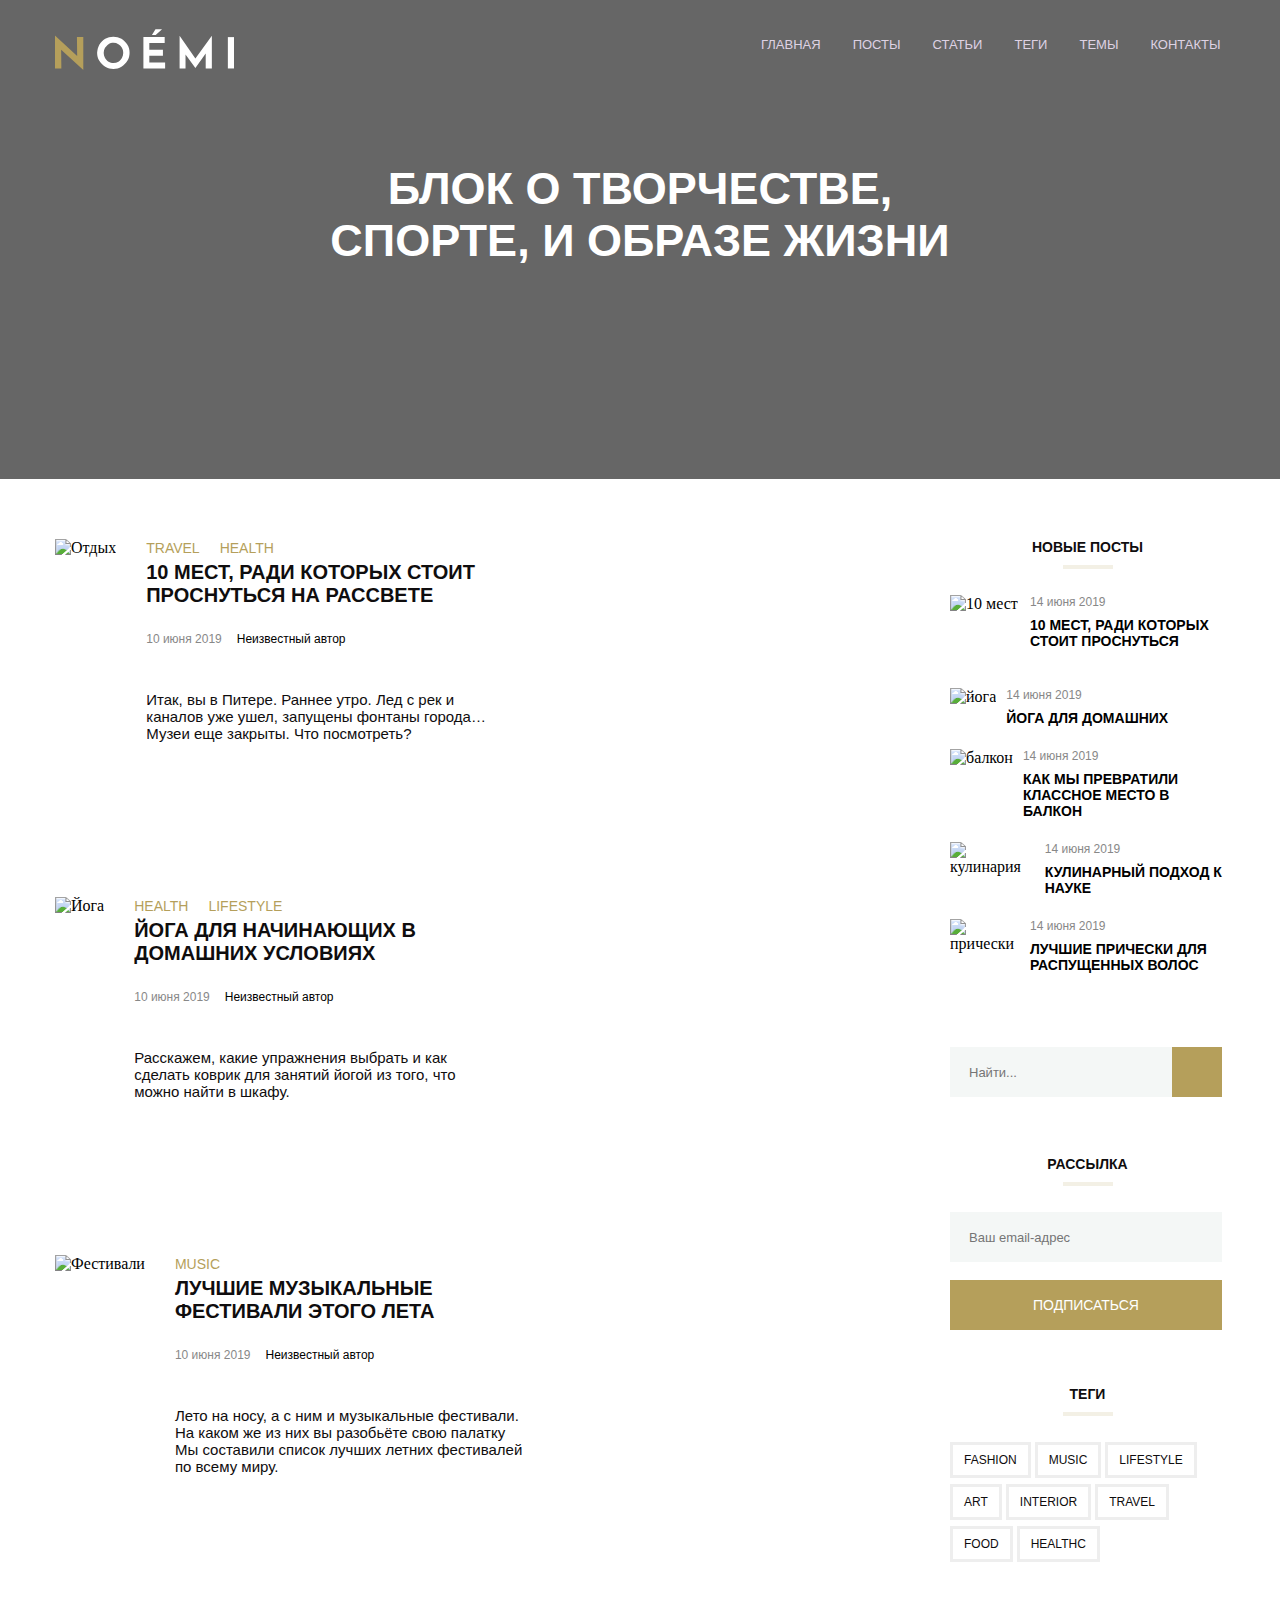
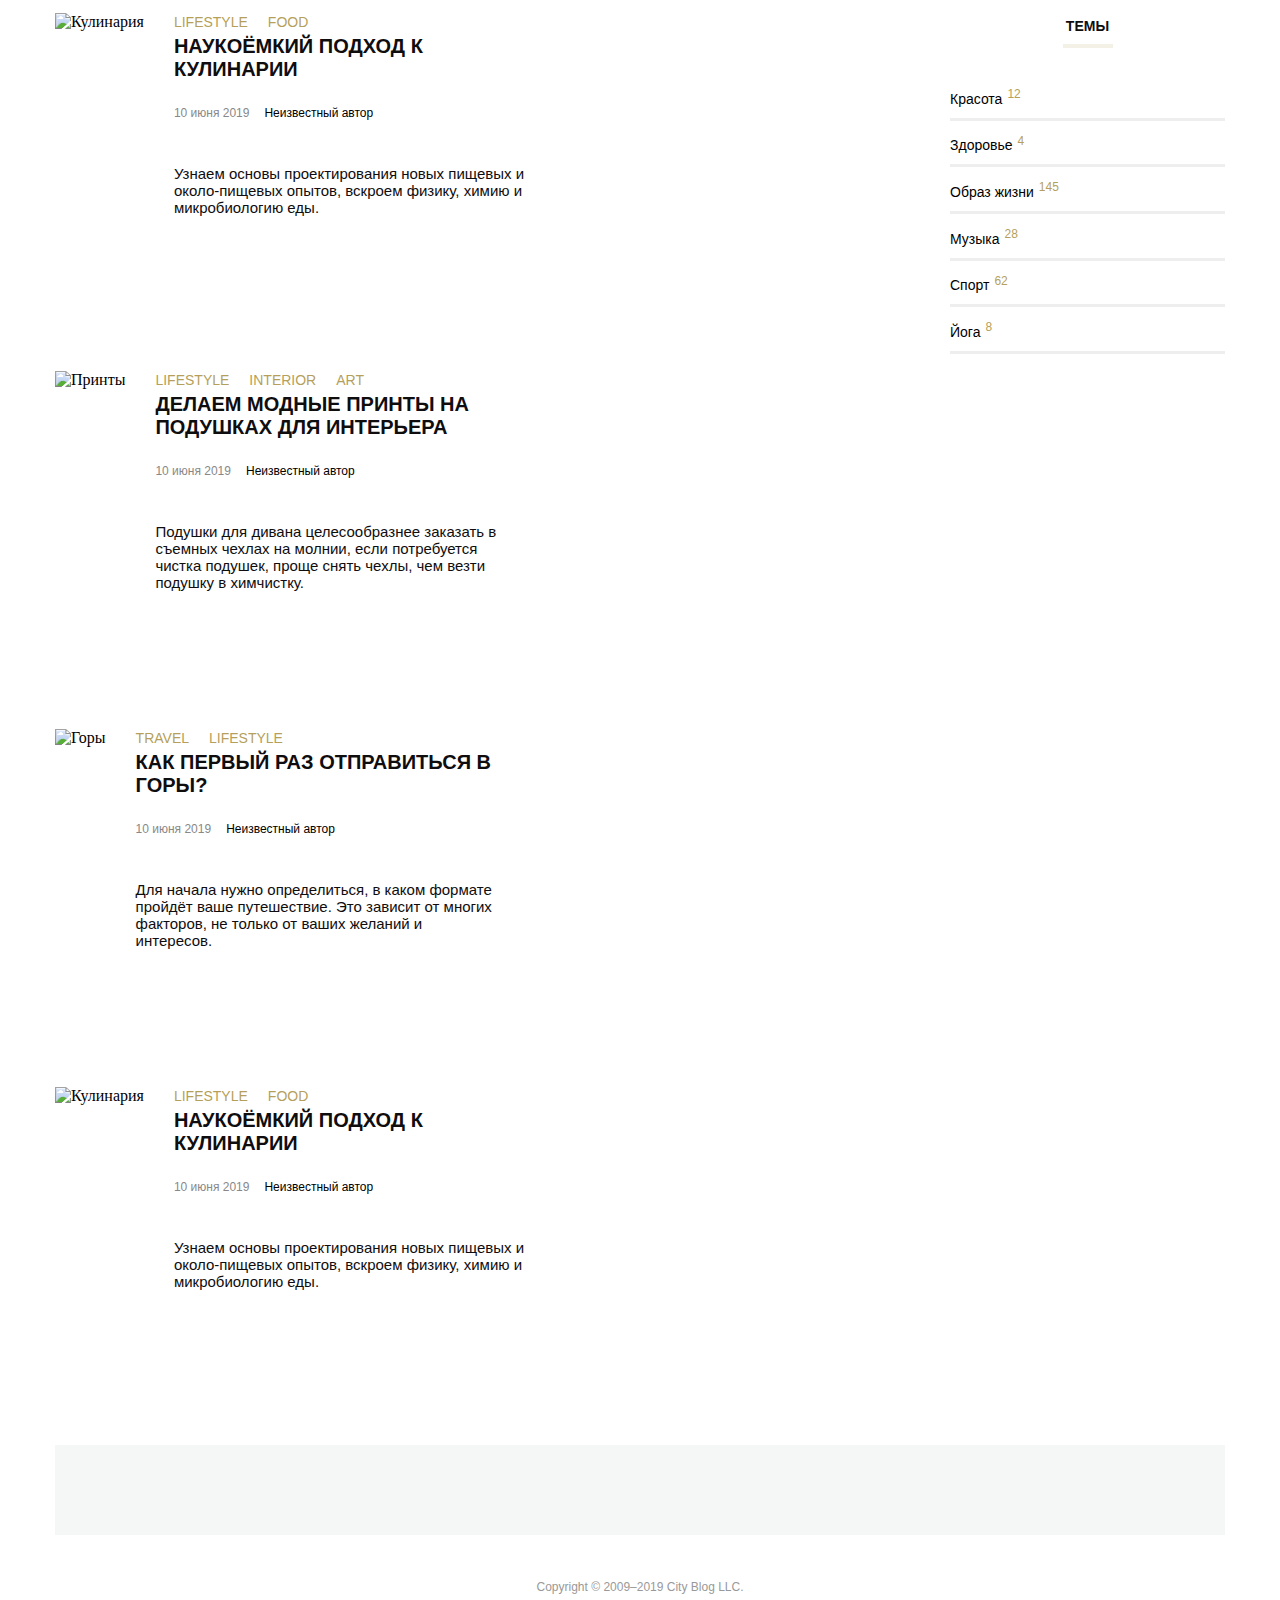
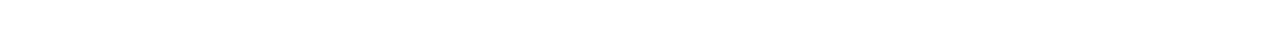
==== index.html @ 4a184fad "Первый вариант диплома" ====
<!DOCTYPE html>
<html lang="en">
<head>
    <meta charset="UTF-8">
    <meta name="viewport" content="width=device-width, initial-scale=1.0">
    <title>MQ Diplom</title>
    <link rel="stylesheet" href="css/style.css">
</head>
<body>
    <header class="header">
        <div class="container">
          <div class="container-one">
            <img src="svg/noemi-logo.svg" class="header-logo" alt>
            <nav class="menu">
              <ul class="menu-list">
                <li class="menu-list-item">
                  <a class="menu-link" href="#0">Главная</a>
                </li>
                <li class="menu-list-item">
                  <a class="menu-link" href="#0">Посты</a>
                </li>
                <li class="menu-list-item">
                  <a class="menu-link" href="#0">Статьи</a>
                </li>
                <li class="menu-list-item">
                  <a class="menu-link" href="#0">Теги</a>
                </li>
                <li class="menu-list-item">
                  <a class="menu-link" href="#0">Темы</a>
                </li>
                <li class="menu-list-item">
                  <a class="menu-link" href="#0">Контакты</a>
                </li>
              </ul>
            </nav>
          </div>
          <h1 class="header-title">Блок о творчестве, спорте, и образе жизни</h1>
        </div>
      </header>
      <!-- 2 часть -->
      <div class="container-two">
        <main class="main">
          <article class="article">
            <img src="https://netology-code.github.io/html-2-diploma/sources/images/last-post1.jpg" alt="Отдых">
            <div class="content">
              <header class="frame">
                <ul class="category">
                  <li><a href="#0">Travel</a></li>
                  <li><a href="#0">Health</a></li>
                </ul>
                <h3 class="article-title"><a href="#0">10 мест, ради которых стоит проснуться на рассвете</a></h3>
                <div class="frame-kontact"><time datetime="2019-06-10">10 июня 2019</time>
                  <address class="article-socials">Неизвестный автор</address>
                </div>
              </header>
              <div class="information">
                <p> Итак, вы в Питере. Раннее утро. Лед с рек и каналов уже ушел, запущены фонтаны города… Музеи еще закрыты. Что посмотреть?
                </p>
              </div>
            </div>
          </article>
          <article class="article">
            <img src="https://netology-code.github.io/html-2-diploma/sources/images/last-post2.jpg" alt="Йога">
            <div class="content">
              <header class="frame">
                <ul class="category">
                  <li><a href="#0">Health</a></li>
                  <li><a href="#0">Lifestyle</a></li>
                </ul>
                <h3 class="article-title"><a href="#0">Йoга для начинающих в домашних условиях</a></h3>
                <div class="frame-kontact"><time datetime="2019-06-10">10 июня 2019</time>
                  <address class="article-socials">Неизвестный автор</address>
                </div>
              </header>
              <div class="information">
                <p> Расскажем, какие упражнения выбрать и как сделать коврик для занятий йогой из того, что можно найти в шкафу.
                </p>
              </div>
            </div>
          </article>
          <article class="article">
            <img src="https://netology-code.github.io/html-2-diploma/sources/images/last-post3.jpg" alt="Фестивали">
            <div class="content">
              <header class="frame">
                <ul class="category">
                  <li><a href="#0">Music</a></li>
                </ul>
                <h3 class="article-title"><a href="#0">Лучшие музыкальные фестивали этого лета</a></h3>
                <div class="frame-kontact"><time datetime="2019-06-10">10 июня 2019</time>
                  <address class="article-socials">Неизвестный автор</address>
                </div>
              </header>
              <div class="information">
                <p> Лето на носу, а с ним и музыкальные фестивали. На каком же из них вы разобьёте свою палатку
                </p>
                <p>Мы составили список лучших летних фестивалей по всему миру.</p>
              </div>
            </div>
          </article>
          <article class="article">
            <img src="https://netology-code.github.io/html-2-diploma/sources/images/last-post4.jpg" alt="Кулинария">
            <div class="content">
              <header class="frame">
                <ul class="category">
                  <li><a href="#0">Lifestyle</a></li>
                  <li><a href="#0">Food</a></li>
                </ul>
                <h3 class="article-title"><a href="#0">Наукоёмкий подход к кулинарии</a></h3>
                <div class="frame-kontact"><time datetime="2019-06-10">10 июня 2019</time>
                  <address class="article-socials">Неизвестный автор</address>
                </div>
              </header>
              <div class="information">
                <p> Узнаем основы проектирования новых пищевых и около-пищевых опытов, вскроем физику, химию и микробиологию еды.
                </p>
              </div>
            </div>
          </article>
          <article class="article">
            <img src="https://netology-code.github.io/html-2-diploma/sources/images/last-post5.jpg" alt="Принты">
            <div class="content">
              <header class="frame">
                <ul class="category">
                  <li><a href="#0">Lifestyle</a></li>
                  <li><a href="#0">Interior</a></li>
                  <li><a href="#0">Art</a></li>
                </ul>
                <h3 class="article-title"><a href="#0">Делаем модные принты на подушках для интерьера</a></h3>
                <div class="frame-kontact"><time datetime="2019-06-10">10 июня 2019</time>
                  <address class="article-socials">Неизвестный автор</address>
                </div>
              </header>
              <div class="information">
                <p> Подушки для дивана целесообразнее заказать в съемных чехлах на молнии, если потребуется чистка подушек, проще снять чехлы, чем везти подушку в химчистку.
                </p>
              </div>
            </div>
          </article>
          <article class="article">
            <img src="https://netology-code.github.io/html-2-diploma/sources/images/last-post6.jpg" alt="Горы">
            <div class="content">
              <header class="frame">
                <ul class="category">
                  <li><a href="#0">Travel</a></li>
                  <li><a href="#0">Lifestyle</a></li>
                </ul>
                <h3 class="article-title"><a href="#0">Как первый раз отправиться в горы?</a></h3>
                <div class="frame-kontact"><time datetime="2019-06-10">10 июня 2019</time>
                  <address class="article-socials">Неизвестный автор</address>
                </div>
              </header>
              <div class="information">
                <p> Для начала нужно определиться, в каком формате пройдёт ваше путешествие. Это зависит от многих факторов, не только от ваших желаний и интересов.
                </p>
              </div>
            </div>
          </article>
          <article class="article">
            <img src="https://netology-code.github.io/html-2-diploma/sources/images/last-post4.jpg" alt="Кулинария">
            <div class="content">
              <header class="frame">
                <ul class="category">
                  <li><a href="#0">Lifestyle</a></li>
                  <li><a href="#0">Food</a></li>
                </ul>
                <h3 class="article-title"><a href="#0">Наукоёмкий подход к кулинарии</a></h3>
                <div class="frame-kontact"><time datetime="2019-06-10">10 июня 2019</time>
                  <address class="article-socials">Неизвестный автор</address>
                </div>
              </header>
              <div class="information">
                <p> Узнаем основы проектирования новых пищевых и около-пищевых опытов, вскроем физику, химию и микробиологию еды.
                </p>
              </div>
            </div>
          </article>
        </main>
        <aside class="sidebar">
          <div class="latest-post">
            <section class="last-post">
              <h2>Новые посты</h2>
              <article class="latest-post-1">
                <img src="https://netology-code.github.io/html-2-diploma/sources/images/2.jpg" class="latest-post-1-img" alt="10 мест">
                <div class="post-content-1">
                  <div class="data-post"><time datetime="2019-06-14">14 июня 2019</time></div>
                  <h3><a href="#0">10 мест, ради которых стоит проснуться</a></h3>
                </div>
              </article>
              <article class="latest-post-1">
                <img src="https://netology-code.github.io/html-2-diploma/sources/images/151.jpg" alt="йога">
                <div class="post-content-1">
                  <div class="data-post"><time datetime="2019-06-14">14 июня 2019</time></div>
                  <h3><a href="#0">Йога для домашних</a></h3>
                </div>
              </article>
              <article class="latest-post-1">
                <img src="https://netology-code.github.io/html-2-diploma/sources/images/45.jpg" alt="балкон">
                <div class="post-content-1">
                  <div class="data-post"><time datetime="2019-06-14">14 июня 2019</time></div>
                  <h3><a href="#0">как мы превратили классное место в балкон</a></h3>
                </div>
              </article>
              <article class="latest-post-1">
                <img src="https://netology-code.github.io/html-2-diploma/sources/images/501.jpg" alt="кулинария">
                <div class="post-content-1">
                  <div class="data-post"><time datetime="2019-06-14">14 июня 2019</time></div>
                  <h3><a href="#0">Кулинарный подход к науке</a></h3>
                </div>
              </article>
              <article class="latest-post-1">
                <img src="https://netology-code.github.io/html-2-diploma/sources/images/7.jpg" class="latest-post-1-img" alt="прически">
                <div class="post-content-1">
                  <div class="data-post"><time datetime="2019-06-14">14 июня 2019</time></div>
                  <h3><a href="#0">лучшие прически для распущенных волос</a></h3>
                </div>
              </article>
              <div class="page">
                <form class="button-search">
                  <div class="button-search-1">
                    <label class="field-group">
                      <span class="visually-hidden">
                        Поиск
                      </span>
                      <input class="field" type="search" placeholder="Найти..." required>
                    </label>
                  </div>
                  <div class="button-search-1 form-actions">
                    <button class="button" type="submit"><span class="visually-hidden">Поиск</span></button>
                  </div>
                </form>
              </div>
            </section>
            <section class="subscribe">
              <h2>Рассылка</h2>
              <form class="button-subscribe">
                <div class="button-subscribe-1">
                  <label class="field-group">
                    <span class="visually-hidden">
                      Введите электронную почту и подпишитесь!
                    </span>
                    <input type="email" class="field-1" placeholder="Ваш email-адрес" required>
                  </label>
                </div>
                <div class="button-subscribe-1 form-actions">
                  <button class="submit">Подписаться<span class="visually-hidden">Подписаться</span></button>
                </div>
              </form>
            </section>
            <section class="tags">
              <h2>Теги</h2>
            <ul class="tags-1">
            
              <li><a class="tag" href="#0">fashion</a></li>
              <li><a class="tag" href="#0">music</a></li>
              <li><a class="tag" href="#0">lifestyle</a></li>
              <li><a class="tag" href="#0">art</a></li>
              <li><a class="tag" href="#0">interior</a></li>
              <li><a class="tag" href="#0">travel</a></li>
              <li><a class="tag" href="#0">food</a></li>
              <li><a class="tag" href="#0">healthc</a></li>
            </ul>
              </section>
            <section class="categories">
              <h2>темы</h2>
              <ul class="categories-list">
                <li class="categories-list-item">
                  <a class="categories-link" href="#0">Красота<sup>12</sup></a>
                </li>
                <li class="categories-list-item">
                  <a class="categories-link" href="#0">Здоровье<sup>4</sup></a>
                </li>
                <li class="categories-list-item">
                  <a class="categories-link" href="#0">Образ жизни<sup>145</sup></a>
                </li>
                <li class="categories-list-item">
                  <a class="categories-link" href="#0">Музыка<sup>28</sup></a>
                </li>
                <li class="categories-list-item">
                  <a class="categories-link" href="#0">Спорт<sup>62</sup></a>
                </li>
                <li class="categories-list-item">
                  <a class="categories-link" href="#0">Йога<sup>8</sup></a>
                </li>
              </ul>
            </section>
          </div>
        </aside>
      </div>
      <!-- 3 часть -->
      <footer class="footer-bar">
        <address class="kontact">
          <ul class="socials">
            <li class="socials-item">
              <a href="#0" class="socials-link socials-link-twitter">
                <span class="socials-link-text">twitter</span>
              </a>
            </li>
            <li class="socials-item">
              <a href="#0" class="socials-link socials-link-painterest">
                <span class="socials-link-text">painterest</span>
              </a>
            </li>
            <li class="socials-item">
              <a href="#0" class="socials-link socials-link-facebook">
                <span class="socials-link-text">facebook</span>
              </a>
            </li>
            <li class="socials-item">
              <a href="#0" class="socials-link socials-link-instagram">
                <span class="socials-link-text">instagram</span>
              </a>
            </li>
            <li class="socials-item">
              <a href="#0" class="socials-link socials-link-tumblr">
                <span class="socials-link-text">tumblr</span>
              </a>
            </li>
          </ul>
        </address>
        <div class="sait">
          <span class="info-sait">Copyright © 2009–2019 City Blog LLC.</span>
        </div>
      </footer>
</body>
</html>
---- css/style.css ----
@font-face {
    font-family: opensans-bold;
    src: url("fonts/opensans-bold");
    font-weight: 400;
    font-style: normal;
}

@font-face {
    font-family: opensans-regular;
    src: url("fonts/opensans-regular");
    font-weight: 400;
    font-style: normal;
}

a {
    color: inherit;
    text-decoration: none;
}

.header {
    background-image: url("https://netology-code.github.io/html-2-diploma/sources/images/banner-bg.jpg");
    background-repeat: no-repeat;
    background-position: center center;
    background-size: cover;
    position: relative;
    min-height: 450px;
    color: #ffffff;
    padding-top: 29px;
}

body {
    margin: 0;
}

.header::after {
    content: "";
    position: absolute;
    left: 0;
    right: 0;
    top: 0;
    bottom: 0;
    background-color: #000000;
    opacity: 0.60;
}


.container-one {
    width: 1170px;
    padding-right: 15px;
    padding-left: 15px;
    margin-left: auto;
    margin-right: auto;
    display: flex;
    flex-wrap: wrap;
    justify-content: space-between;
    align-items: center;
    position: relative;
    z-index: 999;
}

.header-logo {
    width: 179px;
    height: 41px;
}

.header-title {
    padding-top: 63px;
    margin-left: auto;
    margin-right: auto;
    color: #ffffff;
    font-size: 45px;
    width: 686px;
    height: 128px;
    text-align: center;
    text-transform: uppercase;
    font-family: opensans-regular, Arial, san-serif;
    position: relative;
    z-index: 999;
}

.menu {
    width: 464px;
    height: 30px;
}

.menu-list-item:nth-child(n + 2) {
    margin-left: 32px;
}

.menu-list {
    padding-left: 0;
    margin-top: 0;
    margin-bottom: 0;
    display: flex;
    flex-wrap: wrap;
    list-style-type: none;
}

.menu-link {
    text-decoration: none;
    color: #ded2e4;
    font-size: 13px;
    font-family: opensans-regular, Arial, san-serif;
    text-transform: uppercase;
}

.menu-link:hover {
    text-decoration: underline;
}

.container-two {
    width: 1170px;
    margin-left: auto;
    margin-right: auto;
    display: flex;
    padding-top: 60px;
    padding-bottom: 60px;
}

/* 2 часть */
main {
    margin: 0;
    width: 775px;
}

.article {
    position: relative;
    display: flex;
    width: 776px;
}

.article:nth-child(n+2) {
    margin-top: 60px;
}

.content {
    margin-left: 30px;
    width: 364px;
    height: 298px;
}

ul {
    padding-left: 0;
    margin-top: 0;
    margin-bottom: 0;
}

.category li:nth-child(n+2) {
    margin-left: 16px;
}

.category li {
    color: #b59f5b;
    font-size: 14px;
    font-family: opensans-bold, Arial, san-serif;
    display: inline-block;
    list-style-type: none;
    text-transform: uppercase;
}

.category li:hover {
    text-decoration: underline;
}

.article-title {
    color: #0f0d0e;
    font-size: 20px;
    font-family: opensans-bold, Arial, san-serif;
    display: flex;
    width: 364px;
    text-transform: uppercase;
    margin-bottom: 25px;
    margin-top: 4px;
}

.article-title:hover {
    color: #b59f5b;
}

.frame-kontact {
    font-size: 12px;
    display: flex;
}

time {
    color: #888888;
    margin-right: 15px;
    font-family: opensans-regular, Arial, san-serif;
}

.article-socials {
    color: #000000;
    font-family: opensans-bold, Arial, san-serif;
    font-style: normal;
}

.information {
    margin-top: 45px;
}

p {
    color: #0f0d0e;
    font-size: 15px;
    font-family: opensans-regular, Arial, san-serif;
    margin-top: 0;
    margin-bottom: 0;
}

.container-two {
    width: 1170px;
    margin-left: auto;
    margin-right: auto;
    display: flex;
    padding-top: 60px;
    padding-bottom: 60px;
}

main {
    margin: 0;
    width: 775px;
}

.article {
    position: relative;
    display: flex;
    width: 776px;
}

.article:nth-child(n+2) {
    margin-top: 60px;
}

.content {
    margin-left: 30px;
    width: 364px;
    height: 298px;
}

ul {
    padding-left: 0;
    margin-top: 0;
    margin-bottom: 0;
}

.category li:nth-child(n+2) {
    margin-left: 16px;
}

.category li {
    color: #b59f5b;
    font-size: 14px;
    font-family: opensans-bold, Arial, san-serif;
    display: inline-block;
    list-style-type: none;
    text-transform: uppercase;
}

.category li:hover {
    text-decoration: underline;
}

.article-title {
    color: #0f0d0e;
    font-size: 20px;
    font-family: opensans-bold, Arial, san-serif;
    display: flex;
    width: 364px;
    text-transform: uppercase;
    margin-bottom: 25px;
    margin-top: 4px;
}

.article-title:hover {
    color: #b59f5b;
}

.frame-kontact {
    font-size: 12px;
    display: flex;
}

time {
    color: #888888;
    margin-right: 15px;
    font-family: opensans-regular, Arial, san-serif;
}

.article-socials {
    color: #000000;
    font-family: opensans-bold, Arial, san-serif;
    font-style: normal;
}

.information {
    margin-top: 45px;
}

p {
    color: #0f0d0e;
    font-size: 15px;
    font-family: opensans-regular, Arial, san-serif;
    margin-top: 0;
    margin-bottom: 0;
}

/* 2 часть справа */
.sidebar {
    width: 275px;
    margin-left: auto;
}

.latest-post .search {
    display: block;
    width: 275px;
}

.last-post>h2,
.subscribe>h2,
.tags>h2,
.categories>h2 {
    color: #0f0d0e;
    font-size: 14px;
    font-family: opensans-bold, Arial, san-serif;
    text-transform: uppercase;
    text-align: center;
    justify-content: center;
    align-items: center;
    margin: 0;
    margin-bottom: 40px;
    position: relative;
}

.last-post>h2:nth-child(n+2),
.subscribe>h2,
.tags>h2,
.categories>h2 {
    margin-top: 56px;

}

.last-post>h2::after,
.subscribe>h2::after,
.tags>h2::after,
.categories>h2::after {
    content: "";
    display: block;
    width: 50px;
    height: 4px;
    position: absolute;
    left: 50%;
    margin-top: 10px;
    margin-left: -25px;
    background-color: #e1d9bd;
    opacity: 0.40;
}

.latest-post-1:nth-of-type(n+2) {
    margin-top: 23px;
}

.post-content-1 {
    width: 185px;

    margin-left: 10px;

}

.post-content-1>h3 {
    color: #000000;
    font-size: 14px;
    font-family: opensans-bold, Arial, san-serif;
    text-transform: uppercase;

    margin: 0;
}

.post-content-1>h3:hover {
    color: #b59f5b;

}

.latest-post-1-img {
    width: 70px;
    height: 70px;
}

.latest-post-1 {
    display: flex;
}

.data-post {
    margin-bottom: 7px;
    font-size: 12px;
    color: #000000;


}

.field {
    box-sizing: border-box;
    width: 222px;
    height: 50px;
    padding: 10px 19px;
    background-color: #f4f7f6;
    border: none;
    font-size: 13px;
    color: #000000;
    font-family: opensans-regular, Arial, san-serif;
}

.field:focus {
    outline-color: #b59f5b;
}

.button {
    box-sizing: border-box;
    width: 50px;
    height: 50px;
    background-image: url("https://netology-code.github.io/html-2-diploma/sources/images/search.svg");
    background-size: 18px;
    background-repeat: no-repeat;
    background-position: right 15px center;
    background-color: #b59f5b;
    border: none;
}

.button:hover {
    background-color: #000000;
}

.button-search {
    display: flex;
    margin-top: 58px;
}

.visually-hidden {
    width: 1px;
    height: 1px;
    clip: rect(1px, 1px, 1px, 1px);
    position: absolute;
}

.field-1 {
    box-sizing: border-box;
    width: 272px;
    height: 50px;
    padding: 10px 19px;
    background-color: #f4f7f6;
    border: none;
    font-size: 13px;
    color: #000000;
    font-family: opensans-regular, Arial, san-serif;
}

.field-1:focus {
    outline-color: #b59f5b;
}

.submit {
    margin-top: 18px;
    box-sizing: border-box;
    width: 272px;
    height: 50px;
    background-color: #b59f5b;
    color: #ffffff;
    border: none;
    font-size: 14px;
    font-family: opensans-bold, Arial, san-serif;
    text-transform: uppercase;
}

.submit:hover {
    box-sizing: border-box;
    width: 272px;
    height: 55px;
}

.tags-1>li {
    font-size: 12px;
    color: #0f0d0e;
    text-transform: uppercase;
    font-family: opensans-bold, Arial, san-serif;
    list-style-type: none;
    display: inline-flex;
    text-align: center;
}

.tag {
    border: 3px solid #eeeeee;
    box-sizing: border-box;
    background-color: white;
    padding: 8px 11px;
}

.tags-1>li:nth-child(n+4) {
    margin-top: 6px;
}

.tags-1>li:hover {
    border: 4px solid #b59f5b;
}

.categories-list-item {
    padding-bottom: 10px;
    border-bottom: 3px solid #eeeeee;
    padding-top: 13px;
}

.categories-link:hover {
    color: #b59f5b;
}

.categories-link {
    text-decoration: none;
    color: #000000;
    font-size: 14px;
    font-family: opensans-bold, Arial, san-serif;
}

.categories-list {
    list-style-type: none;
}

sup {
    color: #b59f5b;
    font-size: 12px;
    padding-left: 5px;
}

/* 3 часть */
.socials {
    display: flex;
    width: 1170px;
    list-style-type: none;
    padding: 35px 0px;
    margin: auto;
    justify-content: center;
    background-color: #f4f7f6;
}

.socials-item:nth-of-type(n+2) {
    margin-left: 30px;
}

.socials-link {
    display: flex;
    width: 20px;
    height: 20px;
    background-repeat: no-repeat;
    background-size: 20px;
    background-position: center;
    text-align: center;
}

.socials-link-twitter {
    background-image: url("https://netology-code.github.io/html-2-diploma/sources/images/social/004-twitter.svg");
}

.socials-link-painterest {
    background-image: url("https://netology-code.github.io/html-2-diploma/sources/images/social/001-pinterest.svg");
}

.socials-link-facebook {
    background-image: url("https://netology-code.github.io/html-2-diploma/sources/images/social/002-facebook-logo.svg");
}

.socials-link-instagram {
    background-image: url("https://netology-code.github.io/html-2-diploma/sources/images/social/005-instagram.svg");
}

.socials-link-tumblr {
    background-image: url("https://netology-code.github.io/html-2-diploma/sources/images/social/003-tumblr.svg");
}

.socials-link-text {
    position: absolute;
    width: 20px;
    height: 20px;
    clip: rect(1px, 1px, 1px, 1px);
}

.sait {
    display: flex;
    width: 220px;
    height: 54px;
    padding: 20px 67px;
    margin: auto;
    justify-content: center;
    margin-top: 25px;
}

.info-sait {
    font-size: 12px;
    color: #999999;
    font-family: opensans-bold, Arial, san-serif;
    text-align: center;
}
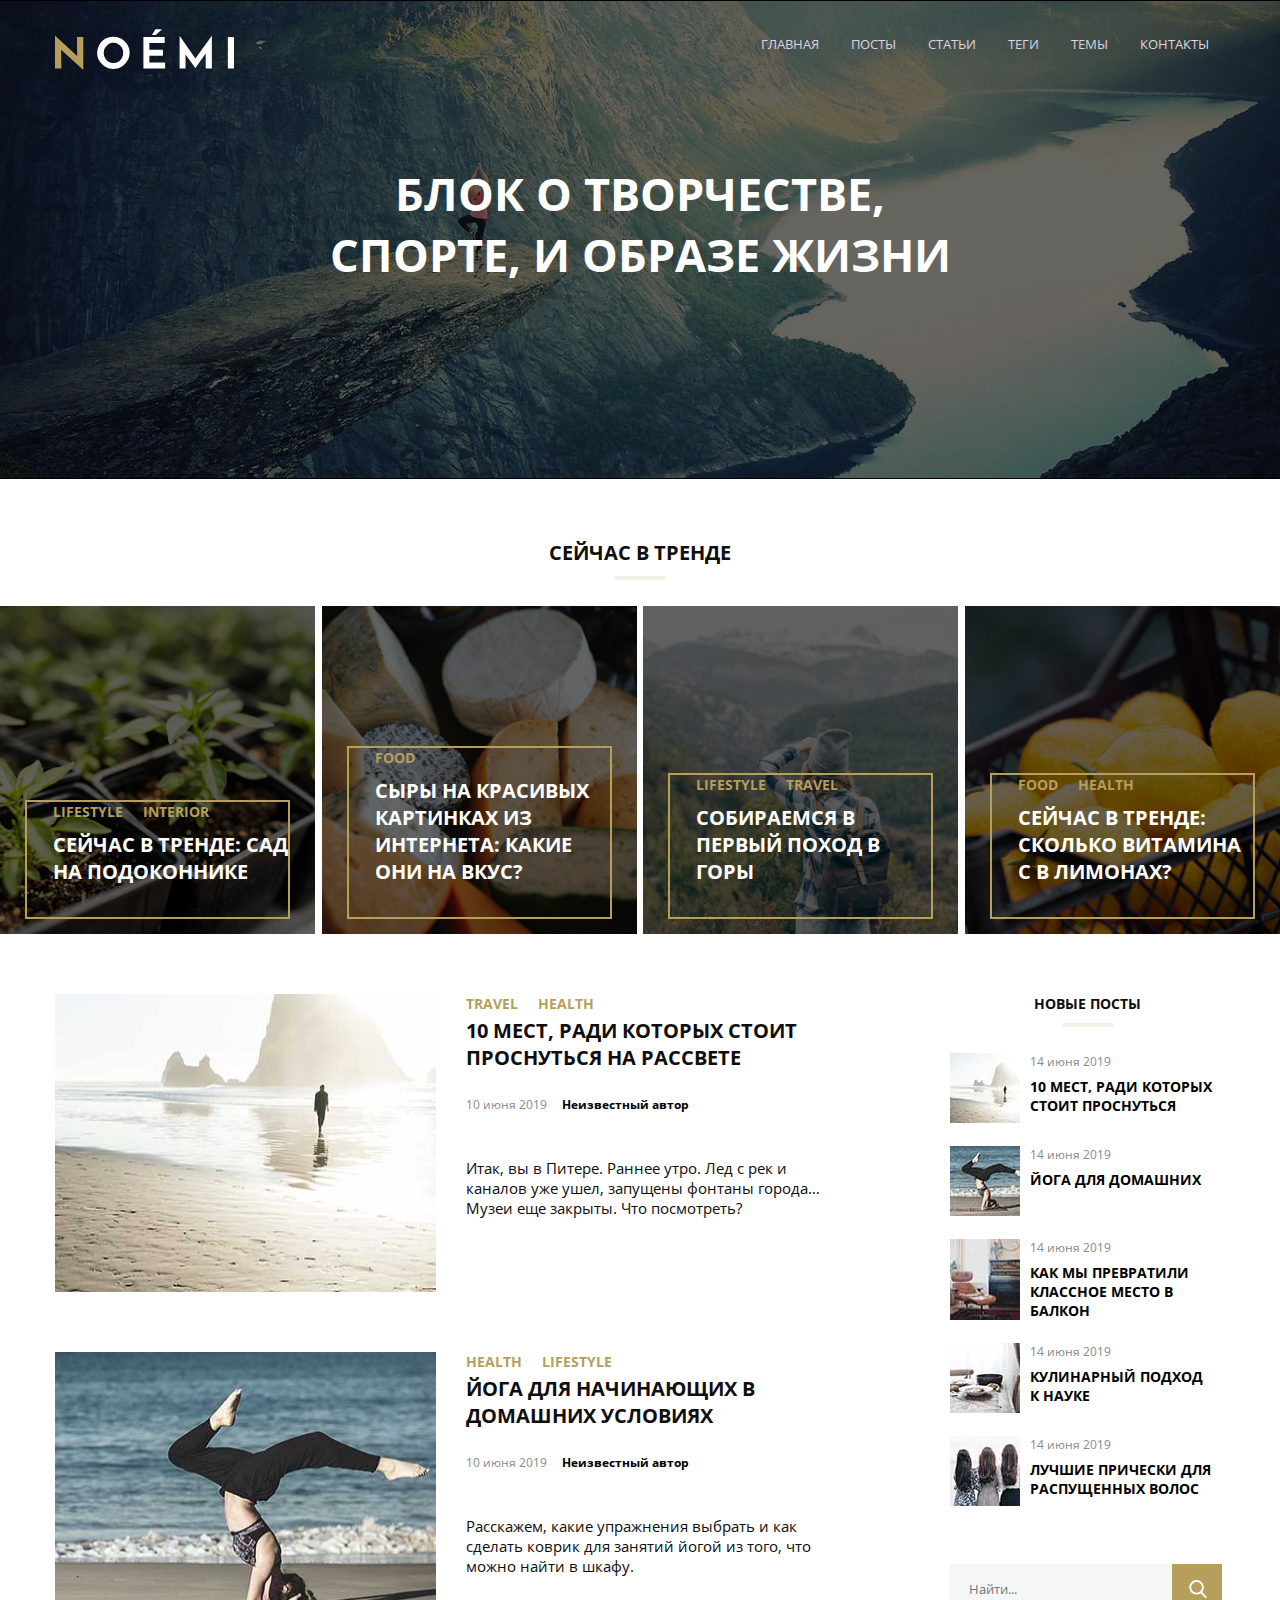
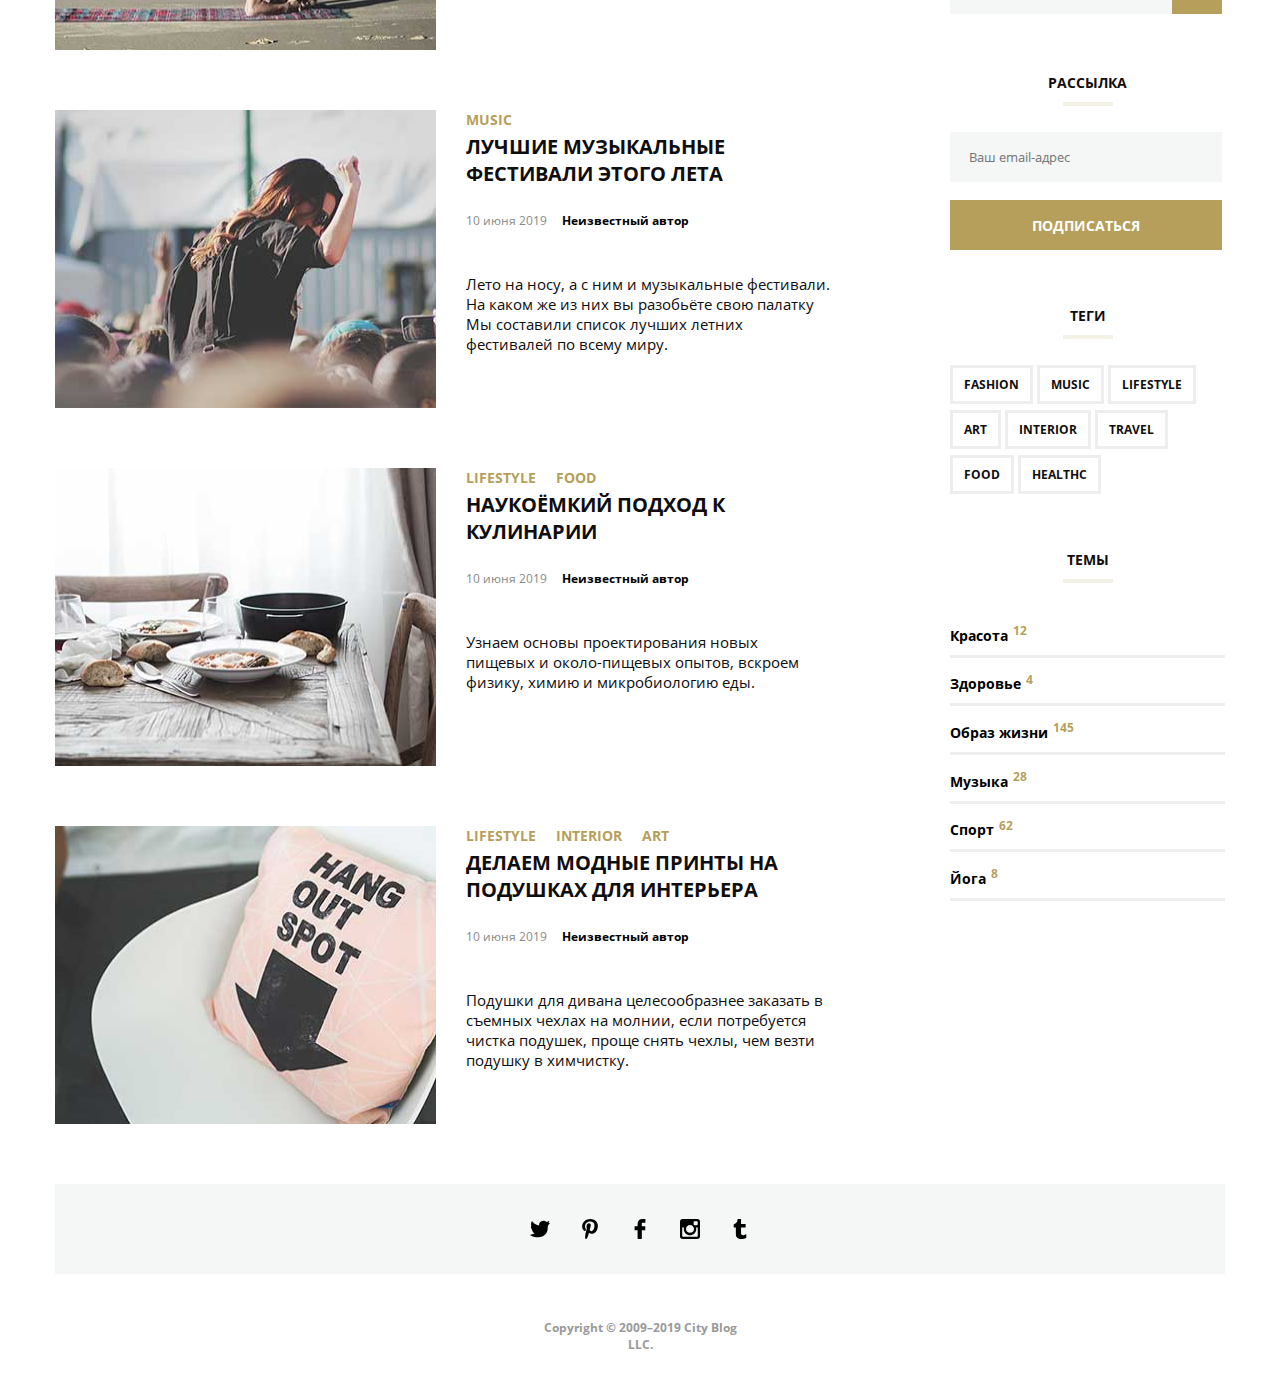
==== commit 1faeb61e: "2 версия диплома" ====
--- a/index.html
+++ b/index.html
@@ -8,7 +8,7 @@
 </head>
 <body>
     <header class="header">
-        <div class="container">
+      <div class="container">
           <div class="container-one">
             <img src="svg/noemi-logo.svg" class="header-logo" alt>
             <nav class="menu">
@@ -35,13 +35,65 @@
             </nav>
           </div>
           <h1 class="header-title">Блок о творчестве, спорте, и образе жизни</h1>
-        </div>
-      </header>
+      </div>
+    </header>
       <!-- 2 часть -->
+      <div class="container-bar">
+        <section class="section">
+          <header class="section_header">
+          <h2 class="title section_title">Сейчас в тренде</h2>
+          </header>
+          <div class="section_body">
+            <article class="trend trend_1">
+              <div class="content_bar">
+                <header class="frame_bar">
+                  <ul class="category">
+                    <li><a href="#0">Lifestyle</a></li>
+                    <li><a href="#0">Interior</a></li>
+                  </ul>
+                  <h3 class="title_bar"><a href="#0">Сейчас в тренде: сад на подоконнике</a></h3>
+                </header>
+              </div>
+            </article>
+            <article class="trend trend_2">
+              <div class="content_bar">
+                <header class="frame_bar">
+                  <ul class="category">
+                    <li><a href="#0">Food</a></li>
+                  </ul>
+                  <h3 class="title_bar"><a href="#0">Сыры на красивых картинках из интернета: какие они на вкус?</a></h3>
+                </header>
+              </div>
+            </article>
+            <article class="trend trend_3">
+              <div class="content_bar">
+                <header class="frame_bar">
+                  <ul class="category">
+                    <li><a href="#0">Lifestyle</a></li>
+                    <li><a href="#0">Travel</a></li>
+                  </ul>
+                  <h3 class="title_bar"><a href="#0">Собираемся в первый поход в горы</a></h3>
+                </header>
+              </div>
+            </article>
+            <article class="trend trend_4">
+              <div class="content_bar">
+                <header class="frame_bar">
+                  <ul class="category">
+                    <li><a href="#0">Food</a></li>
+                    <li><a href="#0">Health</a></li>
+                  </ul>
+                  <h3 class="title_bar"><a href="#0">Сейчас в тренде: сколько витамина с в лимонах?</a></h3>
+                </header>
+              </div>
+            </article>
+          </div>
+        </main>
+      </div>
       <div class="container-two">
         <main class="main">
           <article class="article">
-            <img src="https://netology-code.github.io/html-2-diploma/sources/images/last-post1.jpg" alt="Отдых">
+            <img src="images/last-post1.jpg" class="main-img" alt="Отдых">
             <div class="content">
               <header class="frame">
                 <ul class="category">
@@ -60,7 +112,7 @@
             </div>
           </article>
           <article class="article">
-            <img src="https://netology-code.github.io/html-2-diploma/sources/images/last-post2.jpg" alt="Йога">
+            <img src="images/last-post2.jpg" class="main-img" alt="Йога">
             <div class="content">
               <header class="frame">
                 <ul class="category">
@@ -79,7 +131,7 @@
             </div>
           </article>
           <article class="article">
-            <img src="https://netology-code.github.io/html-2-diploma/sources/images/last-post3.jpg" alt="Фестивали">
+            <img src="images/last-post3.jpg" class="main-img" alt="Фестивали">
             <div class="content">
               <header class="frame">
                 <ul class="category">
@@ -98,7 +150,7 @@
             </div>
           </article>
           <article class="article">
-            <img src="https://netology-code.github.io/html-2-diploma/sources/images/last-post4.jpg" alt="Кулинария">
+            <img src="images/last-post4.jpg" class="main-img" alt="Кулинария">
             <div class="content">
               <header class="frame">
                 <ul class="category">
@@ -117,7 +169,7 @@
             </div>
           </article>
           <article class="article">
-            <img src="https://netology-code.github.io/html-2-diploma/sources/images/last-post5.jpg" alt="Принты">
+            <img src="images/last-post5.jpg" class="main-img" alt="Принты">
             <div class="content">
               <header class="frame">
                 <ul class="category">
@@ -132,44 +184,6 @@
               </header>
               <div class="information">
                 <p> Подушки для дивана целесообразнее заказать в съемных чехлах на молнии, если потребуется чистка подушек, проще снять чехлы, чем везти подушку в химчистку.
-                </p>
-              </div>
-            </div>
-          </article>
-          <article class="article">
-            <img src="https://netology-code.github.io/html-2-diploma/sources/images/last-post6.jpg" alt="Горы">
-            <div class="content">
-              <header class="frame">
-                <ul class="category">
-                  <li><a href="#0">Travel</a></li>
-                  <li><a href="#0">Lifestyle</a></li>
-                </ul>
-                <h3 class="article-title"><a href="#0">Как первый раз отправиться в горы?</a></h3>
-                <div class="frame-kontact"><time datetime="2019-06-10">10 июня 2019</time>
-                  <address class="article-socials">Неизвестный автор</address>
-                </div>
-              </header>
-              <div class="information">
-                <p> Для начала нужно определиться, в каком формате пройдёт ваше путешествие. Это зависит от многих факторов, не только от ваших желаний и интересов.
-                </p>
-              </div>
-            </div>
-          </article>
-          <article class="article">
-            <img src="https://netology-code.github.io/html-2-diploma/sources/images/last-post4.jpg" alt="Кулинария">
-            <div class="content">
-              <header class="frame">
-                <ul class="category">
-                  <li><a href="#0">Lifestyle</a></li>
-                  <li><a href="#0">Food</a></li>
-                </ul>
-                <h3 class="article-title"><a href="#0">Наукоёмкий подход к кулинарии</a></h3>
-                <div class="frame-kontact"><time datetime="2019-06-10">10 июня 2019</time>
-                  <address class="article-socials">Неизвестный автор</address>
-                </div>
-              </header>
-              <div class="information">
-                <p> Узнаем основы проектирования новых пищевых и около-пищевых опытов, вскроем физику, химию и микробиологию еды.
                 </p>
               </div>
             </div>
@@ -180,35 +194,35 @@
             <section class="last-post">
               <h2>Новые посты</h2>
               <article class="latest-post-1">
-                <img src="https://netology-code.github.io/html-2-diploma/sources/images/2.jpg" class="latest-post-1-img" alt="10 мест">
+                <img src="images/2.jpg" class="latest-post-1-img" alt="10 мест">
                 <div class="post-content-1">
                   <div class="data-post"><time datetime="2019-06-14">14 июня 2019</time></div>
                   <h3><a href="#0">10 мест, ради которых стоит проснуться</a></h3>
                 </div>
               </article>
               <article class="latest-post-1">
-                <img src="https://netology-code.github.io/html-2-diploma/sources/images/151.jpg" alt="йога">
+                <img src="images/151.jpg" alt="йога">
                 <div class="post-content-1">
                   <div class="data-post"><time datetime="2019-06-14">14 июня 2019</time></div>
                   <h3><a href="#0">Йога для домашних</a></h3>
                 </div>
               </article>
               <article class="latest-post-1">
-                <img src="https://netology-code.github.io/html-2-diploma/sources/images/45.jpg" alt="балкон">
+                <img src="images/45.jpg" alt="балкон">
                 <div class="post-content-1">
                   <div class="data-post"><time datetime="2019-06-14">14 июня 2019</time></div>
                   <h3><a href="#0">как мы превратили классное место в балкон</a></h3>
                 </div>
               </article>
               <article class="latest-post-1">
-                <img src="https://netology-code.github.io/html-2-diploma/sources/images/501.jpg" alt="кулинария">
+                <img src="images/501.jpg" alt="кулинария">
                 <div class="post-content-1">
                   <div class="data-post"><time datetime="2019-06-14">14 июня 2019</time></div>
                   <h3><a href="#0">Кулинарный подход к науке</a></h3>
                 </div>
               </article>
               <article class="latest-post-1">
-                <img src="https://netology-code.github.io/html-2-diploma/sources/images/7.jpg" class="latest-post-1-img" alt="прически">
+                <img src="images/7.jpg" class="latest-post-1-img" alt="прически">
                 <div class="post-content-1">
                   <div class="data-post"><time datetime="2019-06-14">14 июня 2019</time></div>
                   <h3><a href="#0">лучшие прически для распущенных волос</a></h3>
--- a/css/style.css
+++ b/css/style.css
@@ -1,13 +1,13 @@
 @font-face {
     font-family: opensans-bold;
-    src: url("fonts/opensans-bold");
+    src: url(../fonts/OpenSans-Bold.ttf), url(../fonts/OpenSans-Bold.woff), url(../fonts/OpenSans-Bold.woff2);
     font-weight: 400;
     font-style: normal;
 }
 
 @font-face {
     font-family: opensans-regular;
-    src: url("fonts/opensans-regular");
+    src: url(../fonts/OpenSans-Regular.ttf), url(../fonts/OpenSans-Regular.woff), url(../fonts/OpenSans-Regular.woff2);
     font-weight: 400;
     font-style: normal;
 }
@@ -17,22 +17,29 @@
     text-decoration: none;
 }
 
-.header {
-    background-image: url("https://netology-code.github.io/html-2-diploma/sources/images/banner-bg.jpg");
-    background-repeat: no-repeat;
-    background-position: center center;
-    background-size: cover;
-    position: relative;
-    min-height: 450px;
-    color: #ffffff;
-    padding-top: 29px;
-}
-
 body {
     margin: 0;
 }
 
-.header::after {
+/* container_bar */
+
+.trend_1 {
+    background-image: url(../images/trend1.jpg);
+}
+
+.trend_2 {
+    background-image: url(../images/trend2.jpg);
+}
+
+.trend_3 {
+    background-image: url(../images/trend3.jpg);
+}
+
+.trend_4 {
+    background-image: url(../images/trend4.jpg);
+}
+
+.trend::after {
     content: "";
     position: absolute;
     left: 0;
@@ -43,504 +50,7 @@
     opacity: 0.60;
 }
 
-
-.container-one {
-    width: 1170px;
-    padding-right: 15px;
-    padding-left: 15px;
-    margin-left: auto;
-    margin-right: auto;
-    display: flex;
-    flex-wrap: wrap;
-    justify-content: space-between;
-    align-items: center;
-    position: relative;
-    z-index: 999;
-}
-
-.header-logo {
-    width: 179px;
-    height: 41px;
-}
-
-.header-title {
-    padding-top: 63px;
-    margin-left: auto;
-    margin-right: auto;
-    color: #ffffff;
-    font-size: 45px;
-    width: 686px;
-    height: 128px;
-    text-align: center;
-    text-transform: uppercase;
-    font-family: opensans-regular, Arial, san-serif;
-    position: relative;
-    z-index: 999;
-}
-
-.menu {
-    width: 464px;
-    height: 30px;
-}
-
-.menu-list-item:nth-child(n + 2) {
-    margin-left: 32px;
-}
-
-.menu-list {
-    padding-left: 0;
-    margin-top: 0;
-    margin-bottom: 0;
-    display: flex;
-    flex-wrap: wrap;
-    list-style-type: none;
-}
-
-.menu-link {
-    text-decoration: none;
-    color: #ded2e4;
-    font-size: 13px;
-    font-family: opensans-regular, Arial, san-serif;
-    text-transform: uppercase;
-}
-
-.menu-link:hover {
-    text-decoration: underline;
-}
-
-.container-two {
-    width: 1170px;
-    margin-left: auto;
-    margin-right: auto;
-    display: flex;
-    padding-top: 60px;
-    padding-bottom: 60px;
-}
-
-/* 2 часть */
-main {
-    margin: 0;
-    width: 775px;
-}
-
-.article {
-    position: relative;
-    display: flex;
-    width: 776px;
-}
-
-.article:nth-child(n+2) {
-    margin-top: 60px;
-}
-
-.content {
-    margin-left: 30px;
-    width: 364px;
-    height: 298px;
-}
-
-ul {
-    padding-left: 0;
-    margin-top: 0;
-    margin-bottom: 0;
-}
-
-.category li:nth-child(n+2) {
-    margin-left: 16px;
-}
-
-.category li {
-    color: #b59f5b;
-    font-size: 14px;
-    font-family: opensans-bold, Arial, san-serif;
-    display: inline-block;
-    list-style-type: none;
-    text-transform: uppercase;
-}
-
-.category li:hover {
-    text-decoration: underline;
-}
-
-.article-title {
-    color: #0f0d0e;
-    font-size: 20px;
-    font-family: opensans-bold, Arial, san-serif;
-    display: flex;
-    width: 364px;
-    text-transform: uppercase;
-    margin-bottom: 25px;
-    margin-top: 4px;
-}
-
-.article-title:hover {
-    color: #b59f5b;
-}
-
-.frame-kontact {
-    font-size: 12px;
-    display: flex;
-}
-
-time {
-    color: #888888;
-    margin-right: 15px;
-    font-family: opensans-regular, Arial, san-serif;
-}
-
-.article-socials {
-    color: #000000;
-    font-family: opensans-bold, Arial, san-serif;
-    font-style: normal;
-}
-
-.information {
-    margin-top: 45px;
-}
-
-p {
-    color: #0f0d0e;
-    font-size: 15px;
-    font-family: opensans-regular, Arial, san-serif;
-    margin-top: 0;
-    margin-bottom: 0;
-}
-
-.container-two {
-    width: 1170px;
-    margin-left: auto;
-    margin-right: auto;
-    display: flex;
-    padding-top: 60px;
-    padding-bottom: 60px;
-}
-
-main {
-    margin: 0;
-    width: 775px;
-}
-
-.article {
-    position: relative;
-    display: flex;
-    width: 776px;
-}
-
-.article:nth-child(n+2) {
-    margin-top: 60px;
-}
-
-.content {
-    margin-left: 30px;
-    width: 364px;
-    height: 298px;
-}
-
-ul {
-    padding-left: 0;
-    margin-top: 0;
-    margin-bottom: 0;
-}
-
-.category li:nth-child(n+2) {
-    margin-left: 16px;
-}
-
-.category li {
-    color: #b59f5b;
-    font-size: 14px;
-    font-family: opensans-bold, Arial, san-serif;
-    display: inline-block;
-    list-style-type: none;
-    text-transform: uppercase;
-}
-
-.category li:hover {
-    text-decoration: underline;
-}
-
-.article-title {
-    color: #0f0d0e;
-    font-size: 20px;
-    font-family: opensans-bold, Arial, san-serif;
-    display: flex;
-    width: 364px;
-    text-transform: uppercase;
-    margin-bottom: 25px;
-    margin-top: 4px;
-}
-
-.article-title:hover {
-    color: #b59f5b;
-}
-
-.frame-kontact {
-    font-size: 12px;
-    display: flex;
-}
-
-time {
-    color: #888888;
-    margin-right: 15px;
-    font-family: opensans-regular, Arial, san-serif;
-}
-
-.article-socials {
-    color: #000000;
-    font-family: opensans-bold, Arial, san-serif;
-    font-style: normal;
-}
-
-.information {
-    margin-top: 45px;
-}
-
-p {
-    color: #0f0d0e;
-    font-size: 15px;
-    font-family: opensans-regular, Arial, san-serif;
-    margin-top: 0;
-    margin-bottom: 0;
-}
-
-/* 2 часть справа */
-.sidebar {
-    width: 275px;
-    margin-left: auto;
-}
-
-.latest-post .search {
-    display: block;
-    width: 275px;
-}
-
-.last-post>h2,
-.subscribe>h2,
-.tags>h2,
-.categories>h2 {
-    color: #0f0d0e;
-    font-size: 14px;
-    font-family: opensans-bold, Arial, san-serif;
-    text-transform: uppercase;
-    text-align: center;
-    justify-content: center;
-    align-items: center;
-    margin: 0;
-    margin-bottom: 40px;
-    position: relative;
-}
-
-.last-post>h2:nth-child(n+2),
-.subscribe>h2,
-.tags>h2,
-.categories>h2 {
-    margin-top: 56px;
-
-}
-
-.last-post>h2::after,
-.subscribe>h2::after,
-.tags>h2::after,
-.categories>h2::after {
-    content: "";
-    display: block;
-    width: 50px;
-    height: 4px;
-    position: absolute;
-    left: 50%;
-    margin-top: 10px;
-    margin-left: -25px;
-    background-color: #e1d9bd;
-    opacity: 0.40;
-}
-
-.latest-post-1:nth-of-type(n+2) {
-    margin-top: 23px;
-}
-
-.post-content-1 {
-    width: 185px;
-
-    margin-left: 10px;
-
-}
-
-.post-content-1>h3 {
-    color: #000000;
-    font-size: 14px;
-    font-family: opensans-bold, Arial, san-serif;
-    text-transform: uppercase;
-
-    margin: 0;
-}
-
-.post-content-1>h3:hover {
-    color: #b59f5b;
-
-}
-
-.latest-post-1-img {
-    width: 70px;
-    height: 70px;
-}
-
-.latest-post-1 {
-    display: flex;
-}
-
-.data-post {
-    margin-bottom: 7px;
-    font-size: 12px;
-    color: #000000;
-
-
-}
-
-.field {
-    box-sizing: border-box;
-    width: 222px;
-    height: 50px;
-    padding: 10px 19px;
-    background-color: #f4f7f6;
-    border: none;
-    font-size: 13px;
-    color: #000000;
-    font-family: opensans-regular, Arial, san-serif;
-}
-
-.field:focus {
-    outline-color: #b59f5b;
-}
-
-.button {
-    box-sizing: border-box;
-    width: 50px;
-    height: 50px;
-    background-image: url("https://netology-code.github.io/html-2-diploma/sources/images/search.svg");
-    background-size: 18px;
-    background-repeat: no-repeat;
-    background-position: right 15px center;
-    background-color: #b59f5b;
-    border: none;
-}
-
-.button:hover {
-    background-color: #000000;
-}
-
-.button-search {
-    display: flex;
-    margin-top: 58px;
-}
-
-.visually-hidden {
-    width: 1px;
-    height: 1px;
-    clip: rect(1px, 1px, 1px, 1px);
-    position: absolute;
-}
-
-.field-1 {
-    box-sizing: border-box;
-    width: 272px;
-    height: 50px;
-    padding: 10px 19px;
-    background-color: #f4f7f6;
-    border: none;
-    font-size: 13px;
-    color: #000000;
-    font-family: opensans-regular, Arial, san-serif;
-}
-
-.field-1:focus {
-    outline-color: #b59f5b;
-}
-
-.submit {
-    margin-top: 18px;
-    box-sizing: border-box;
-    width: 272px;
-    height: 50px;
-    background-color: #b59f5b;
-    color: #ffffff;
-    border: none;
-    font-size: 14px;
-    font-family: opensans-bold, Arial, san-serif;
-    text-transform: uppercase;
-}
-
-.submit:hover {
-    box-sizing: border-box;
-    width: 272px;
-    height: 55px;
-}
-
-.tags-1>li {
-    font-size: 12px;
-    color: #0f0d0e;
-    text-transform: uppercase;
-    font-family: opensans-bold, Arial, san-serif;
-    list-style-type: none;
-    display: inline-flex;
-    text-align: center;
-}
-
-.tag {
-    border: 3px solid #eeeeee;
-    box-sizing: border-box;
-    background-color: white;
-    padding: 8px 11px;
-}
-
-.tags-1>li:nth-child(n+4) {
-    margin-top: 6px;
-}
-
-.tags-1>li:hover {
-    border: 4px solid #b59f5b;
-}
-
-.categories-list-item {
-    padding-bottom: 10px;
-    border-bottom: 3px solid #eeeeee;
-    padding-top: 13px;
-}
-
-.categories-link:hover {
-    color: #b59f5b;
-}
-
-.categories-link {
-    text-decoration: none;
-    color: #000000;
-    font-size: 14px;
-    font-family: opensans-bold, Arial, san-serif;
-}
-
-.categories-list {
-    list-style-type: none;
-}
-
-sup {
-    color: #b59f5b;
-    font-size: 12px;
-    padding-left: 5px;
-}
-
-/* 3 часть */
-.socials {
-    display: flex;
-    width: 1170px;
-    list-style-type: none;
-    padding: 35px 0px;
-    margin: auto;
-    justify-content: center;
-    background-color: #f4f7f6;
-}
-
-.socials-item:nth-of-type(n+2) {
-    margin-left: 30px;
-}
+/* footer */
 
 .socials-link {
     display: flex;
@@ -553,23 +63,23 @@
 }
 
 .socials-link-twitter {
-    background-image: url("https://netology-code.github.io/html-2-diploma/sources/images/social/004-twitter.svg");
+    background-image: url(../svg/004-twitter.svg);
 }
 
 .socials-link-painterest {
-    background-image: url("https://netology-code.github.io/html-2-diploma/sources/images/social/001-pinterest.svg");
+    background-image: url(../svg/001-pinterest.svg);
 }
 
 .socials-link-facebook {
-    background-image: url("https://netology-code.github.io/html-2-diploma/sources/images/social/002-facebook-logo.svg");
+    background-image: url(../svg/002-facebook-logo.svg);
 }
 
 .socials-link-instagram {
-    background-image: url("https://netology-code.github.io/html-2-diploma/sources/images/social/005-instagram.svg");
+    background-image: url(../svg/005-instagram.svg);
 }
 
 .socials-link-tumblr {
-    background-image: url("https://netology-code.github.io/html-2-diploma/sources/images/social/003-tumblr.svg");
+    background-image: url(../svg/003-tumblr.svg);
 }
 
 .socials-link-text {
@@ -594,4 +104,989 @@
     color: #999999;
     font-family: opensans-bold, Arial, san-serif;
     text-align: center;
+}
+
+/* min-width 1200px */
+
+@media(min-width: 1200px) {
+    .header {
+        background-image: url(../images/banner-bg.jpg);
+        background-repeat: no-repeat;
+        background-position: center center;
+        background-size: cover;
+        position: relative;
+        min-height: 450px;
+        color: #ffffff;
+        padding-top: 29px;
+    }
+
+    .header::after {
+        content: "";
+        position: absolute;
+        left: 0;
+        right: 0;
+        top: 0;
+        bottom: 0;
+        background-color: #000000;
+        opacity: 0.60;
+    }
+
+
+    .container-one {
+        width: 1170px;
+        padding-right: 15px;
+        padding-left: 15px;
+        margin-left: auto;
+        margin-right: auto;
+        display: flex;
+        flex-wrap: wrap;
+        justify-content: space-between;
+        align-items: center;
+        position: relative;
+        z-index: 999;
+    }
+
+    .header-logo {
+        width: 179px;
+        height: 41px;
+    }
+
+    .header-title {
+        padding-top: 63px;
+        margin-left: auto;
+        margin-right: auto;
+        color: #ffffff;
+        font-size: 45px;
+        width: 686px;
+        height: 128px;
+        text-align: center;
+        text-transform: uppercase;
+        font-family: opensans-bold, Arial, san-serif;
+        position: relative;
+        z-index: 999;
+    }
+
+    .menu {
+        width: 464px;
+        height: 30px;
+    }
+
+    .menu-list-item:nth-child(n + 2) {
+        margin-left: 32px;
+    }
+
+    .menu-list {
+        padding-left: 0;
+        margin-top: 0;
+        margin-bottom: 0;
+        display: flex;
+        flex-wrap: wrap;
+        list-style-type: none;
+    }
+
+    .menu-link {
+        text-decoration: none;
+        color: #ded2e4;
+        font-size: 13px;
+        font-family: opensans-regular, Arial, san-serif;
+        text-transform: uppercase;
+    }
+
+    .menu-link:hover {
+        text-decoration: underline;
+    }
+
+
+    /* trends-desktop */
+
+    .section_body {
+        display: flex;
+        flex-wrap: wrap;
+        padding: 0;
+        max-width: 100%;
+    }
+
+    .section_title {
+        color: #0f0d0e;
+        font-size: 20px;
+        font-family: opensans-bold, Arial, san-serif;
+        text-transform: uppercase;
+        text-align: center;
+        justify-content: center;
+        align-items: center;
+        margin: 0;
+        margin-bottom: 40px;
+        padding-top: 60px;
+        position: relative;
+    }
+
+    .trend {
+        width: 24.625%;
+        position: relative;
+        box-sizing: border-box;
+        max-width: 100%;
+        background-color: rgb(255, 255, 255);
+        background-size: cover;
+        background-repeat: no-repeat;
+        background-position: center center;
+        min-height: 328px;
+    }
+
+    .trend:nth-of-type(n+2) {
+        margin-left: 0.5%;
+    }
+
+    .content_bar {
+        position: absolute;
+        bottom: 0;
+    }
+
+    .frame_bar {
+        position: relative;
+        z-index: 999;
+        box-sizing: border-box;
+        border: 2px solid #b59f5b;
+        padding-bottom: 32px;
+        padding-left: 26px;
+        margin: auto 25px 15px 25px;
+    }
+
+    .title_bar {
+        color: #ffffff;
+        font-size: 20px;
+        font-family: opensans-bold, Arial, san-serif;
+        display: inline-block;
+        list-style-type: none;
+        text-transform: uppercase;
+        margin: 0;
+        padding-top: 10px;
+    }
+
+    .title_bar:hover {
+        color: #b59f5b;
+    }
+
+
+
+
+    /* post-list-desktop */
+
+    .container-two {
+        width: 1170px;
+        margin-left: auto;
+        margin-right: auto;
+        display: flex;
+        padding-top: 60px;
+        padding-bottom: 60px;
+    }
+
+    main {
+        margin: 0;
+        width: 775px;
+    }
+
+    .article {
+        position: relative;
+        display: flex;
+        width: 776px;
+    }
+
+    .article:nth-child(n+2) {
+        margin-top: 60px;
+    }
+
+    .content {
+        margin-left: 30px;
+        width: 364px;
+        height: 298px;
+    }
+
+    ul {
+        padding-left: 0;
+        margin-top: 0;
+        margin-bottom: 0;
+    }
+
+    .category li:nth-child(n+2) {
+        margin-left: 16px;
+    }
+
+    .category li {
+        color: #b59f5b;
+        font-size: 14px;
+        font-family: opensans-bold, Arial, san-serif;
+        display: inline-block;
+        list-style-type: none;
+        text-transform: uppercase;
+    }
+
+    .category li:hover {
+        text-decoration: underline;
+    }
+
+    .article-title {
+        color: #0f0d0e;
+        font-size: 20px;
+        font-family: opensans-bold, Arial, san-serif;
+        display: flex;
+        width: 364px;
+        text-transform: uppercase;
+        margin-bottom: 25px;
+        margin-top: 4px;
+    }
+
+    .article-title:hover {
+        color: #b59f5b;
+    }
+
+    .frame-kontact {
+        font-size: 12px;
+        display: flex;
+    }
+
+    time {
+        color: #888888;
+        margin-right: 15px;
+        font-family: opensans-regular, Arial, san-serif;
+    }
+
+    .article-socials {
+        color: #000000;
+        font-family: opensans-bold, Arial, san-serif;
+        font-style: normal;
+    }
+
+    .information {
+        margin-top: 45px;
+    }
+
+    p {
+        color: #0f0d0e;
+        font-size: 15px;
+        font-family: opensans-regular, Arial, san-serif;
+        margin-top: 0;
+        margin-bottom: 0;
+    }
+
+
+    /* side-bar-desktop */
+    .sidebar {
+        width: 275px;
+        margin-left: auto;
+    }
+
+    .latest-post .search {
+        display: block;
+        width: 275px;
+    }
+
+    .last-post>h2,
+    .subscribe>h2,
+    .tags>h2,
+    .categories>h2 {
+        color: #0f0d0e;
+        font-size: 14px;
+        font-family: opensans-bold, Arial, san-serif;
+        text-transform: uppercase;
+        text-align: center;
+        justify-content: center;
+        align-items: center;
+        margin: 0;
+        margin-bottom: 40px;
+        position: relative;
+    }
+
+    .last-post>h2:nth-child(n+2),
+    .subscribe>h2,
+    .tags>h2,
+    .categories>h2 {
+        margin-top: 56px;
+
+    }
+
+    .last-post>h2::after,
+    .subscribe>h2::after,
+    .tags>h2::after,
+    .categories>h2::after,
+    .section_title::after {
+        content: "";
+        display: block;
+        width: 50px;
+        height: 4px;
+        position: absolute;
+        left: 50%;
+        margin-top: 10px;
+        margin-left: -25px;
+        background-color: #e1d9bd;
+        opacity: 0.40;
+    }
+
+    .latest-post-1:nth-of-type(n+2) {
+        margin-top: 23px;
+    }
+
+    .post-content-1 {
+        width: 185px;
+
+        margin-left: 10px;
+
+    }
+
+    .post-content-1>h3 {
+        color: #000000;
+        font-size: 14px;
+        font-family: opensans-bold, Arial, san-serif;
+        text-transform: uppercase;
+
+        margin: 0;
+    }
+
+    .post-content-1>h3:hover {
+        color: #b59f5b;
+
+    }
+
+    .latest-post-1-img {
+        width: 70px;
+        height: 70px;
+    }
+
+    .latest-post-1 {
+        display: flex;
+    }
+
+    .data-post {
+        margin-bottom: 7px;
+        font-size: 12px;
+        color: #000000;
+
+
+    }
+
+    .field {
+        box-sizing: border-box;
+        width: 222px;
+        height: 50px;
+        padding: 10px 19px;
+        background-color: #f4f7f6;
+        border: none;
+        font-size: 13px;
+        color: #000000;
+        font-family: opensans-regular, Arial, san-serif;
+    }
+
+    .field:focus {
+        outline-color: #b59f5b;
+    }
+
+    .button {
+        box-sizing: border-box;
+        width: 50px;
+        height: 50px;
+        background-image: url(../svg/search.svg);
+        background-size: 18px;
+        background-repeat: no-repeat;
+        background-position: right 15px center;
+        background-color: #b59f5b;
+        border: none;
+    }
+
+    .button:hover {
+        background-color: #000000;
+    }
+
+    .button-search {
+        display: flex;
+        margin-top: 58px;
+    }
+
+    .visually-hidden {
+        width: 1px;
+        height: 1px;
+        clip: rect(1px, 1px, 1px, 1px);
+        position: absolute;
+    }
+
+    .field-1 {
+        box-sizing: border-box;
+        width: 272px;
+        height: 50px;
+        padding: 10px 19px;
+        background-color: #f4f7f6;
+        border: none;
+        font-size: 13px;
+        color: #000000;
+        font-family: opensans-regular, Arial, san-serif;
+    }
+
+    .field-1:focus {
+        outline-color: #b59f5b;
+    }
+
+    .submit {
+        margin-top: 18px;
+        box-sizing: border-box;
+        width: 272px;
+        height: 50px;
+        background-color: #b59f5b;
+        color: #ffffff;
+        border: none;
+        font-size: 14px;
+        font-family: opensans-bold, Arial, san-serif;
+        text-transform: uppercase;
+    }
+
+    .submit:hover {
+        box-sizing: border-box;
+        width: 272px;
+        height: 55px;
+    }
+
+    .tags-1>li {
+        font-size: 12px;
+        color: #0f0d0e;
+        text-transform: uppercase;
+        font-family: opensans-bold, Arial, san-serif;
+        list-style-type: none;
+        display: inline-flex;
+        text-align: center;
+    }
+
+    .tag {
+        border: 3px solid #eeeeee;
+        box-sizing: border-box;
+        background-color: white;
+        padding: 8px 11px;
+    }
+
+    .tags-1>li:nth-child(n+4) {
+        margin-top: 6px;
+    }
+
+    .tags-1>li:hover {
+        border: 4px solid #b59f5b;
+    }
+
+    .categories-list-item {
+        padding-bottom: 10px;
+        border-bottom: 3px solid #eeeeee;
+        padding-top: 13px;
+    }
+
+    .categories-link:hover {
+        color: #b59f5b;
+    }
+
+    .categories-link {
+        text-decoration: none;
+        color: #000000;
+        font-size: 14px;
+        font-family: opensans-bold, Arial, san-serif;
+    }
+
+    .categories-list {
+        list-style-type: none;
+    }
+
+    sup {
+        color: #b59f5b;
+        font-size: 12px;
+        padding-left: 5px;
+    }
+
+    /* footer-desktop */
+    .socials {
+        display: flex;
+        width: 1170px;
+        list-style-type: none;
+        padding: 35px 0px;
+        margin: auto;
+        justify-content: center;
+        background-color: #f4f7f6;
+    }
+
+    .socials-item:nth-of-type(n+2) {
+        margin-left: 30px;
+    }
+
+}
+
+/* width:768-1200px */
+
+@media(min-width: 768px) and (max-width: 1199px) {
+    .header {
+        background-image: url(../images/banner-bg.jpg);
+        background-repeat: no-repeat;
+        background-position: center center;
+        background-size: cover;
+        position: relative;
+        color: #ffffff;
+        min-height: 450px;
+    }
+
+    .header::after {
+        content: "";
+        position: absolute;
+        left: 0;
+        right: 0;
+        top: 0;
+        bottom: 0;
+        background-color: #000000;
+        opacity: 0.60;
+    }
+
+
+    .container-one {
+        width: 675px;
+        padding-top: 5%;
+        margin-left: auto;
+        margin-right: auto;
+        display: flex;
+        flex-wrap: wrap;
+        justify-content: space-between;
+        align-items: center;
+        position: relative;
+        z-index: 999;
+    }
+
+    .header-logo {
+        width: 158px;
+        height: 36px;
+    }
+
+    .header-title {
+        padding-top: 63px;
+        margin-left: auto;
+        margin-right: auto;
+        color: #ffffff;
+        font-size: 40px;
+        width: 609px;
+        height: 102px;
+        text-align: center;
+        text-transform: uppercase;
+        font-family: opensans-bold, Arial, san-serif;
+        position: relative;
+        z-index: 999;
+    }
+
+    .menu {
+        display: none;
+    }
+
+    /* trends-tablet */
+
+    .section_body {
+        display: flex;
+        flex-wrap: wrap;
+        max-width: 100%;
+    }
+
+    .section_title {
+        color: #0f0d0e;
+        font-size: 18px;
+        font-family: opensans-bold, Arial, san-serif;
+        text-transform: uppercase;
+        text-align: center;
+        justify-content: center;
+        align-items: center;
+        margin: 0;
+        margin-bottom: 40px;
+        padding-top: 50px;
+        position: relative;
+    }
+
+    .trend {
+        width: 49.5%;
+        position: relative;
+        box-sizing: border-box;
+        max-width: 100%;
+        background-color: rgb(255, 255, 255);
+        background-size: cover;
+        background-repeat: no-repeat;
+        background-position: center center;
+        min-height: 328px;
+    }
+
+    .trend:nth-of-type(even) {
+        margin-left: 1%;
+    }
+
+    .trend:nth-of-type(n+3) {
+        margin-top: 1%;
+    }
+
+    .content_bar {
+        position: absolute;
+        bottom: 0;
+    }
+
+    .frame_bar {
+        position: relative;
+        z-index: 999;
+        box-sizing: border-box;
+        border: 2px solid #b59f5b;
+        padding-bottom: 32px;
+        padding-left: 26px;
+        margin: auto 25px 15px 25px;
+    }
+
+    .title_bar {
+        color: #ffffff;
+        font-size: 20px;
+        font-family: opensans-bold, Arial, san-serif;
+        display: inline-block;
+        list-style-type: none;
+        text-transform: uppercase;
+        margin: 0;
+        padding-top: 10px;
+    }
+
+    .title_bar:hover {
+        color: #b59f5b;
+    }
+
+    /* post list-tablet */
+
+    .container-two {
+        width: 100%;
+        margin-left: 35px;
+        margin-right: 35px;
+        display: flex;
+        padding-top: 60px;
+        padding-bottom: 60px;
+    }
+
+    .main-img {
+        width: 100%;
+    }
+
+    main {
+        margin: 0;
+    }
+
+    ul {
+        padding-left: 0;
+        margin-top: 14px;
+        margin-bottom: 14px;
+    }
+
+    .category li:nth-child(n+2) {
+        margin-left: 16px;
+    }
+
+    .category li {
+        color: #b59f5b;
+        font-size: 14px;
+        font-family: opensans-bold, Arial, san-serif;
+        display: inline-block;
+        list-style-type: none;
+        text-transform: uppercase;
+    }
+
+    .category li:hover {
+        text-decoration: underline;
+    }
+
+    .article-title {
+        color: #0f0d0e;
+        font-size: 17px;
+        font-family: opensans-bold, Arial, san-serif;
+        width: 282px;
+        text-transform: uppercase;
+        margin-bottom: 30px;
+        margin-top: 0;
+    }
+
+    .article-title:hover {
+        color: #b59f5b;
+    }
+
+    .frame-kontact {
+        font-size: 12px;
+        display: flex;
+    }
+
+    time {
+        color: #888888;
+        margin-right: 15px;
+        font-family: opensans-regular, Arial, san-serif;
+    }
+
+    .article-socials {
+        color: #000000;
+        font-family: opensans-bold, Arial, san-serif;
+        font-style: normal;
+    }
+
+    .information {
+        margin-top: 30px;
+        position: relative;
+        margin-bottom: 60px;
+    }
+
+    .information::after {
+        content: "";
+        display: block;
+        width: 100%;
+        height: 4px;
+        position: absolute;
+        left: 30px;
+        margin-top: 15px;
+        margin-left: -30px;
+        background-color: #eeeeee;
+    }
+
+    p {
+        color: #0f0d0e;
+        font-size: 15px;
+        font-family: opensans-regular, Arial, san-serif;
+        margin-top: 0;
+        margin-bottom: 0;
+        width: 393px;
+    }
+
+    /* side-bar-tablet */
+
+    .sidebar {
+        width: 272px;
+        margin-left: 30px;
+    }
+
+    .latest-post .search {
+        display: block;
+        width: 275px;
+    }
+
+    .last-post>h2,
+    .subscribe>h2,
+    .tags>h2,
+    .categories>h2 {
+        color: #0f0d0e;
+        font-size: 14px;
+        font-family: opensans-bold, Arial, san-serif;
+        text-transform: uppercase;
+        text-align: center;
+        justify-content: center;
+        align-items: center;
+        margin: 0;
+        margin-bottom: 40px;
+        position: relative;
+    }
+
+    .last-post>h2:nth-child(n+2),
+    .subscribe>h2,
+    .tags>h2,
+    .categories>h2 {
+        margin-top: 56px;
+
+    }
+
+    .last-post>h2::after,
+    .subscribe>h2::after,
+    .tags>h2::after,
+    .categories>h2::after,
+    .section_title::after {
+        content: "";
+        display: block;
+        width: 50px;
+        height: 4px;
+        position: absolute;
+        left: 50%;
+        margin-top: 10px;
+        margin-left: -25px;
+        background-color: #e1d9bd;
+        opacity: 0.40;
+    }
+
+    .latest-post-1:nth-of-type(n+2) {
+        margin-top: 23px;
+    }
+
+    .post-content-1 {
+        width: 185px;
+
+        margin-left: 10px;
+
+    }
+
+    .post-content-1>h3 {
+        color: #000000;
+        font-size: 14px;
+        font-family: opensans-bold, Arial, san-serif;
+        text-transform: uppercase;
+
+        margin: 0;
+    }
+
+    .post-content-1>h3:hover {
+        color: #b59f5b;
+
+    }
+
+    .latest-post-1-img {
+        width: 70px;
+        height: 70px;
+    }
+
+    .latest-post-1 {
+        display: flex;
+    }
+
+    .data-post {
+        margin-bottom: 7px;
+        font-size: 12px;
+        color: #000000;
+
+    }
+
+    .field {
+        box-sizing: border-box;
+        width: 222px;
+        height: 50px;
+        padding: 10px 19px;
+        background-color: #f4f7f6;
+        border: none;
+        font-size: 13px;
+        color: #000000;
+        font-family: opensans-regular, Arial, san-serif;
+    }
+
+    .field:focus {
+        outline-color: #b59f5b;
+    }
+
+    .button {
+        box-sizing: border-box;
+        width: 50px;
+        height: 50px;
+        background-image: url(../svg/search.svg);
+        background-size: 18px;
+        background-repeat: no-repeat;
+        background-position: right 15px center;
+        background-color: #b59f5b;
+        border: none;
+    }
+
+    .button:hover {
+        background-color: #000000;
+    }
+
+    .button-search {
+        display: flex;
+        margin-top: 58px;
+    }
+
+    .visually-hidden {
+        width: 1px;
+        height: 1px;
+        clip: rect(1px, 1px, 1px, 1px);
+        position: absolute;
+    }
+
+    .field-1 {
+        box-sizing: border-box;
+        width: 272px;
+        height: 50px;
+        padding: 10px 19px;
+        background-color: #f4f7f6;
+        border: none;
+        font-size: 13px;
+        color: #000000;
+        font-family: opensans-regular, Arial, san-serif;
+    }
+
+    .field-1:focus {
+        outline-color: #b59f5b;
+    }
+
+    .submit {
+        margin-top: 18px;
+        box-sizing: border-box;
+        width: 272px;
+        height: 50px;
+        background-color: #b59f5b;
+        color: #ffffff;
+        border: none;
+        font-size: 14px;
+        font-family: opensans-bold, Arial, san-serif;
+        text-transform: uppercase;
+    }
+
+    .submit:hover {
+        box-sizing: border-box;
+        width: 272px;
+        height: 55px;
+    }
+
+    .tags-1>li {
+        font-size: 12px;
+        color: #0f0d0e;
+        text-transform: uppercase;
+        font-family: opensans-bold, Arial, san-serif;
+        list-style-type: none;
+        display: inline-flex;
+        text-align: center;
+    }
+
+    .tag {
+        border: 3px solid #eeeeee;
+        box-sizing: border-box;
+        background-color: white;
+        padding: 8px 11px;
+    }
+
+    .tags-1>li:nth-child(n+4) {
+        margin-top: 6px;
+    }
+
+    .tags-1>li:hover {
+        border: 4px solid #b59f5b;
+    }
+
+    .categories-list-item {
+        padding-bottom: 10px;
+        border-bottom: 3px solid #eeeeee;
+        padding-top: 13px;
+    }
+
+    .categories-link:hover {
+        color: #b59f5b;
+    }
+
+    .categories-link {
+        text-decoration: none;
+        color: #000000;
+        font-size: 14px;
+        font-family: opensans-bold, Arial, san-serif;
+    }
+
+    .categories-list {
+        list-style-type: none;
+    }
+
+    sup {
+        color: #b59f5b;
+        font-size: 12px;
+        padding-left: 5px;
+    }
+
+    /* footer tablet */
+    .socials {
+        display: flex;
+        width: 700px;
+        list-style-type: none;
+        padding: 30px 0px;
+        margin: auto;
+        justify-content: center;
+        background-color: #f4f7f6;
+    }
+
+    .socials-item:nth-of-type(n+2) {
+        margin-left: 25px;
+    }
+
+
+
+
+
 }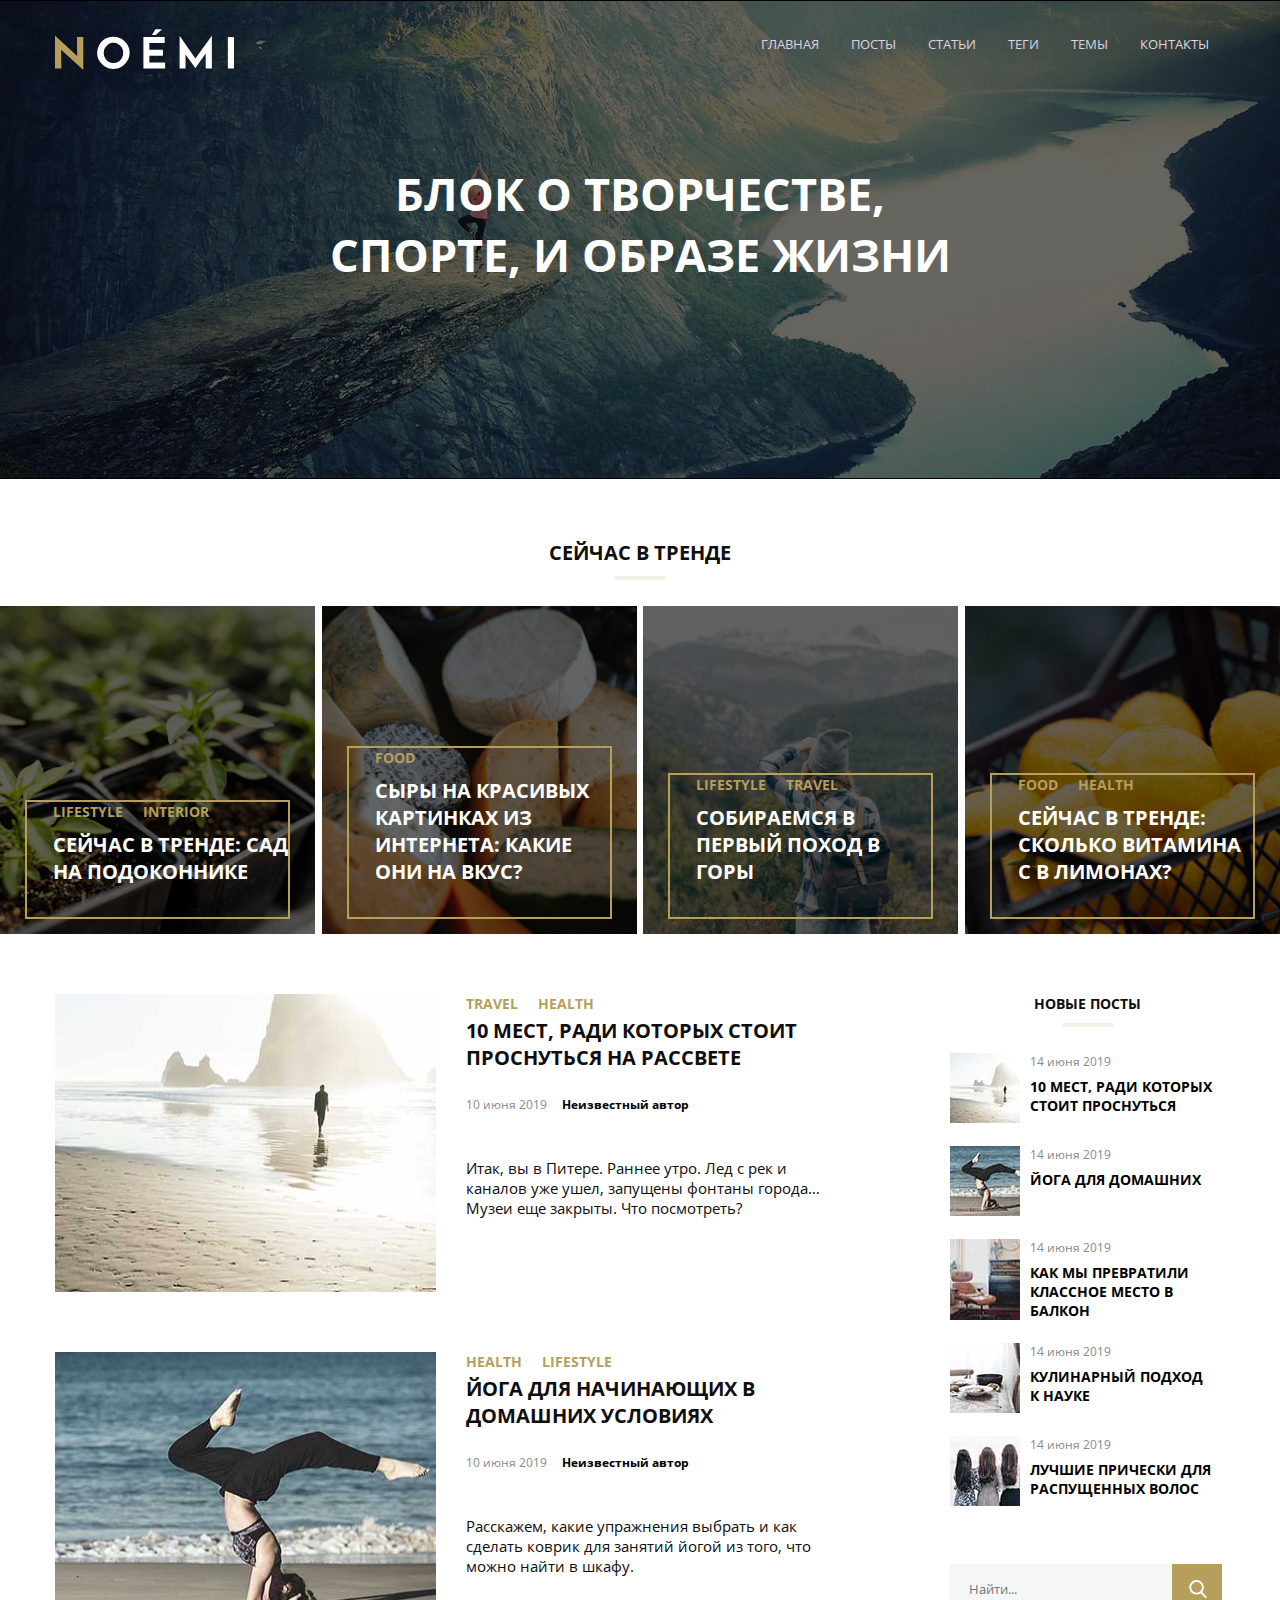
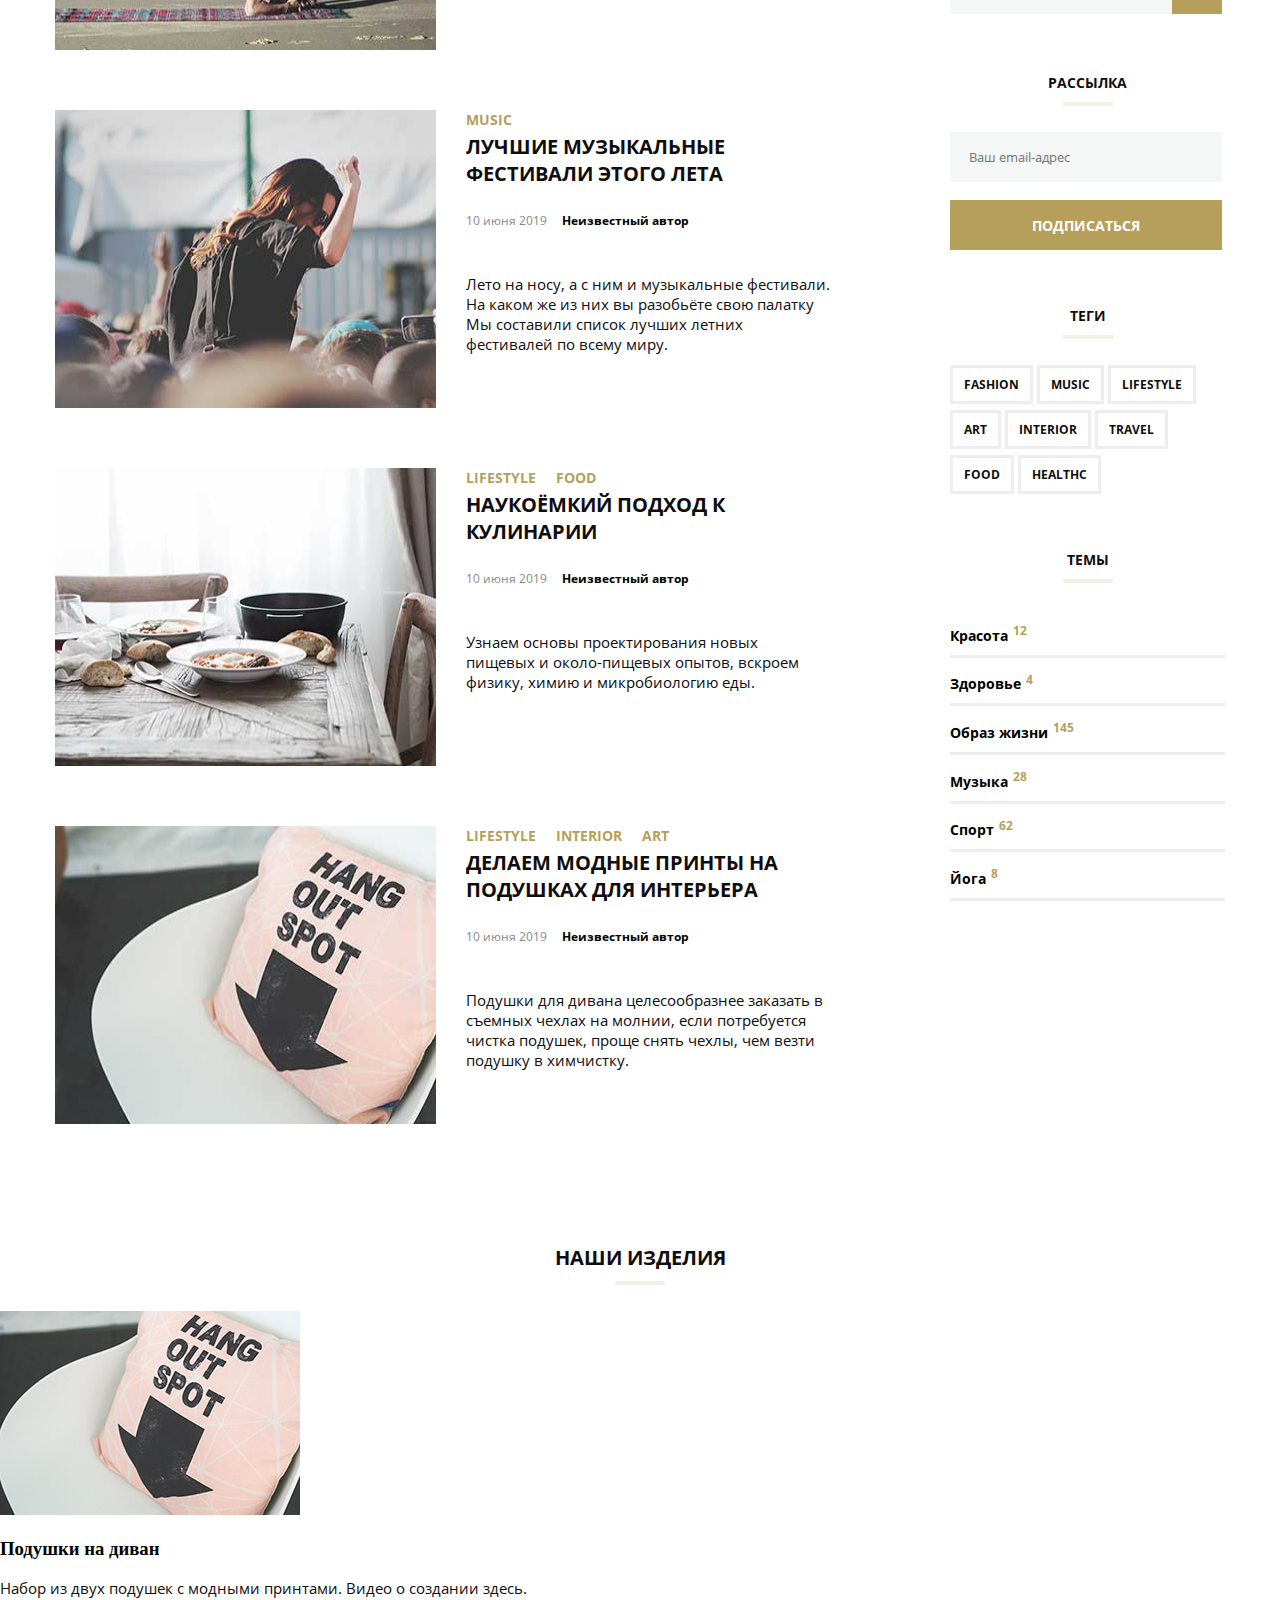
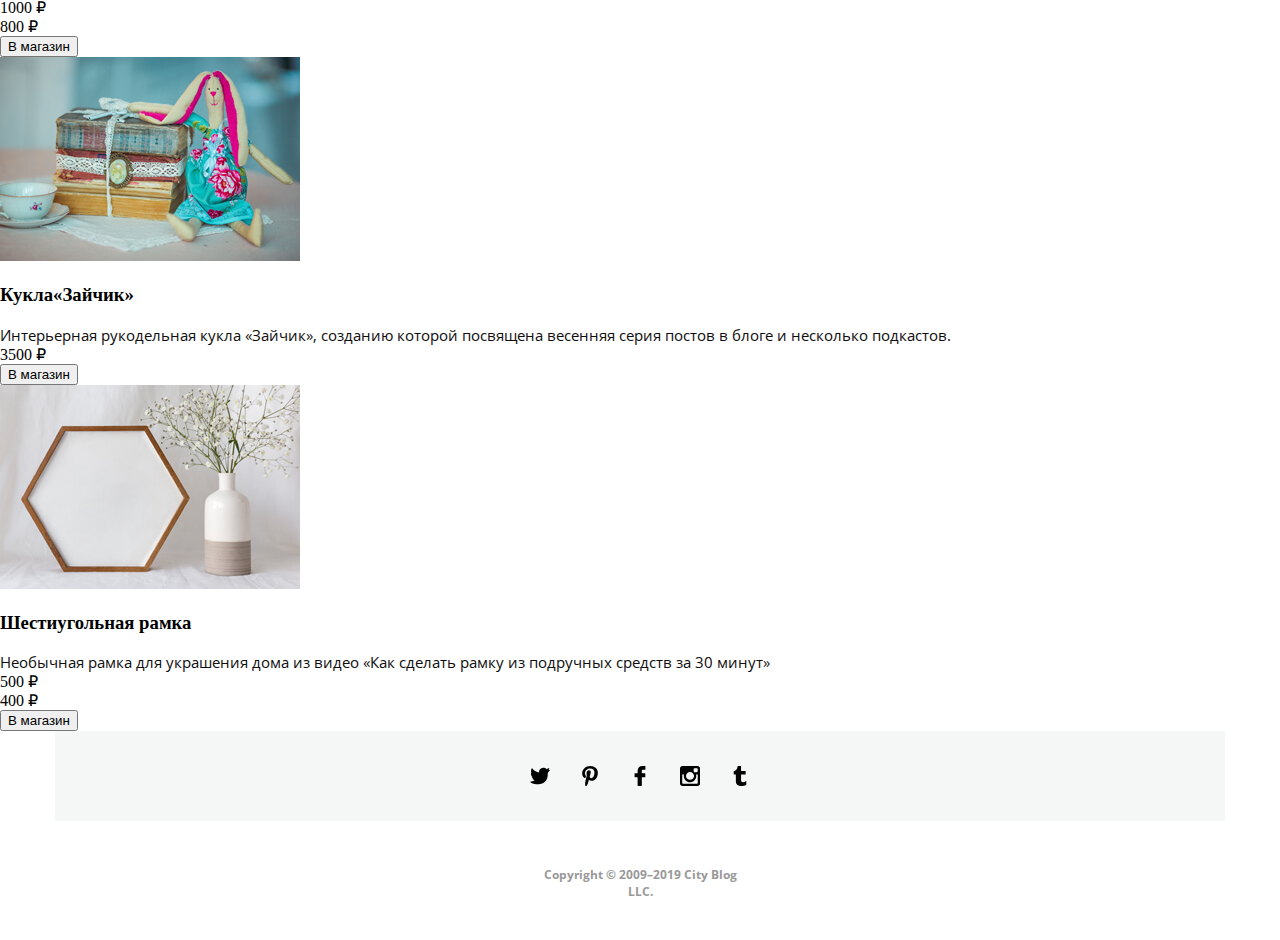
==== commit 97ab7054: "3 вариант" ====
--- a/index.html
+++ b/index.html
@@ -1,269 +1,267 @@
 <!DOCTYPE html>
 <html lang="en">
 <head>
-    <meta charset="UTF-8">
-    <meta name="viewport" content="width=device-width, initial-scale=1.0">
-    <title>MQ Diplom</title>
-    <link rel="stylesheet" href="css/style.css">
+  <meta charset="UTF-8">
+  <meta name="viewport" content="width=device-width, initial-scale=1.0">
+  <title>MQ Diplom</title>
+  <link rel="stylesheet" href="css/style.css">
 </head>
 <body>
-    <header class="header">
-      <div class="container">
-          <div class="container-one">
-            <img src="svg/noemi-logo.svg" class="header-logo" alt>
-            <nav class="menu">
-              <ul class="menu-list">
-                <li class="menu-list-item">
-                  <a class="menu-link" href="#0">Главная</a>
-                </li>
-                <li class="menu-list-item">
-                  <a class="menu-link" href="#0">Посты</a>
-                </li>
-                <li class="menu-list-item">
-                  <a class="menu-link" href="#0">Статьи</a>
-                </li>
-                <li class="menu-list-item">
-                  <a class="menu-link" href="#0">Теги</a>
-                </li>
-                <li class="menu-list-item">
-                  <a class="menu-link" href="#0">Темы</a>
-                </li>
-                <li class="menu-list-item">
-                  <a class="menu-link" href="#0">Контакты</a>
-                </li>
-              </ul>
-            </nav>
-          </div>
-          <h1 class="header-title">Блок о творчестве, спорте, и образе жизни</h1>
+  <header class="header">
+    <div class="container">
+      <div class="container-one">
+        <img src="svg/noemi-logo.svg" class="header-logo" alt>
+        <nav class="menu">
+          <ul class="menu-list">
+            <li class="menu-list-item">
+              <a class="menu-link" href="#0">Главная</a>
+            </li>
+            <li class="menu-list-item">
+              <a class="menu-link" href="#0">Посты</a>
+            </li>
+            <li class="menu-list-item">
+              <a class="menu-link" href="#0">Статьи</a>
+            </li>
+            <li class="menu-list-item">
+              <a class="menu-link" href="#0">Теги</a>
+            </li>
+            <li class="menu-list-item">
+              <a class="menu-link" href="#0">Темы</a>
+            </li>
+            <li class="menu-list-item">
+              <a class="menu-link" href="#0">Контакты</a>
+            </li>
+          </ul>
+        </nav>
       </div>
-    </header>
-      <!-- 2 часть -->
-      <div class="container-bar">
-        <section class="section">
-          <header class="section_header">
-          <h2 class="title section_title">Сейчас в тренде</h2>
-          </header>
-          <div class="section_body">
-            <article class="trend trend_1">
-              <div class="content_bar">
-                <header class="frame_bar">
-                  <ul class="category">
-                    <li><a href="#0">Lifestyle</a></li>
-                    <li><a href="#0">Interior</a></li>
-                  </ul>
-                  <h3 class="title_bar"><a href="#0">Сейчас в тренде: сад на подоконнике</a></h3>
-                </header>
+        <h1 class="header-title">Блок о творчестве, спорте, и образе жизни</h1>
+    </div>
+  </header>
+    <!-- 2 часть -->
+  <div class="container-bar">
+    <section class="section">
+      <header class="section-header">
+        <h2 class="title section_title">Сейчас в тренде</h2>
+      </header>
+      <div class="section_body">
+        <article class="trend trend_1">
+          <div class="content_bar">
+            <header class="frame_bar">
+              <ul class="category">
+                <li><a href="#0">Lifestyle</a></li>
+                <li><a href="#0">Interior</a></li>
+              </ul>
+              <h3 class="title_bar"><a href="#0">Сейчас в тренде: сад на подоконнике</a></h3>
+            </header>
+          </div>
+        </article>
+        <article class="trend trend_2">
+          <div class="content_bar">
+            <header class="frame_bar">
+              <ul class="category">
+                <li><a href="#0">Food</a></li>
+              </ul>
+              <h3 class="title_bar"><a href="#0">Сыры на красивых картинках из интернета: какие они на вкус?</a></h3>
+            </header>
+          </div>
+        </article>
+        <article class="trend trend_3">
+          <div class="content_bar">
+            <header class="frame_bar">
+              <ul class="category">
+                <li><a href="#0">Lifestyle</a></li>
+                <li><a href="#0">Travel</a></li>
+              </ul>
+              <h3 class="title_bar"><a href="#0">Собираемся в первый поход в горы</a></h3>
+            </header>
+          </div>
+        </article>
+        <article class="trend trend_4">
+          <div class="content_bar">
+            <header class="frame_bar">
+              <ul class="category">
+                <li><a href="#0">Food</a></li>
+                <li><a href="#0">Health</a></li>
+              </ul>
+              <h3 class="title_bar"><a href="#0">Сейчас в тренде: сколько витамина с в лимонах?</a></h3>
+            </header>
+          </div>
+        </article>
+      </div>
+    </section>
+    <div class="container-two">
+      <main class="main">
+        <article class="article">
+          <img src="images/last-post1.jpg" class="main-img" alt="Отдых">
+          <div class="content">
+            <header class="frame">
+              <ul class="category">
+                <li><a href="#0">Travel</a></li>
+                <li><a href="#0">Health</a></li>
+              </ul>
+              <h3 class="article-title"><a href="#0">10 мест, ради которых стоит проснуться на рассвете</a></h3>
+              <div class="frame-kontact"><time datetime="2019-06-10">10 июня 2019</time>
+                <address class="article-socials">Неизвестный автор</address>
+              </div>
+            </header>
+            <div class="information">
+              <p> Итак, вы в Питере. Раннее утро. Лед с рек и каналов уже ушел, запущены фонтаны города… Музеи еще закрыты. Что посмотреть?
+              </p>
+            </div>
+          </div>
+        </article>
+        <article class="article">
+          <img src="images/last-post2.jpg" class="main-img" alt="Йога">
+          <div class="content">
+            <header class="frame">
+              <ul class="category">
+                <li><a href="#0">Health</a></li>
+                <li><a href="#0">Lifestyle</a></li>
+              </ul>
+              <h3 class="article-title"><a href="#0">Йoга для начинающих в домашних условиях</a></h3>
+              <div class="frame-kontact"><time datetime="2019-06-10">10 июня 2019</time>
+                <address class="article-socials">Неизвестный автор</address>
+              </div>
+            </header>
+            <div class="information">
+              <p> Расскажем, какие упражнения выбрать и как сделать коврик для занятий йогой из того, что можно найти в шкафу.
+              </p>
+            </div>
+          </div>
+        </article>
+        <article class="article">
+          <img src="images/last-post3.jpg" class="main-img" alt="Фестивали">
+          <div class="content">
+            <header class="frame">
+              <ul class="category">
+                <li><a href="#0">Music</a></li>
+              </ul>
+              <h3 class="article-title"><a href="#0">Лучшие музыкальные фестивали этого лета</a></h3>
+              <div class="frame-kontact"><time datetime="2019-06-10">10 июня 2019</time>
+                <address class="article-socials">Неизвестный автор</address>
+              </div>
+            </header>
+            <div class="information">
+              <p> Лето на носу, а с ним и музыкальные фестивали. На каком же из них вы разобьёте свою палатку
+              </p>
+              <p>Мы составили список лучших летних фестивалей по всему миру.</p>
+            </div>
+          </div>
+        </article>
+        <article class="article">
+          <img src="images/last-post4.jpg" class="main-img" alt="Кулинария">
+          <div class="content">
+            <header class="frame">
+              <ul class="category">
+                <li><a href="#0">Lifestyle</a></li>
+                <li><a href="#0">Food</a></li>
+              </ul>
+              <h3 class="article-title"><a href="#0">Наукоёмкий подход к кулинарии</a></h3>
+              <div class="frame-kontact"><time datetime="2019-06-10">10 июня 2019</time>
+                <address class="article-socials">Неизвестный автор</address>
+              </div>
+            </header>
+            <div class="information">
+              <p> Узнаем основы проектирования новых пищевых и около-пищевых опытов, вскроем физику, химию и микробиологию еды.
+              </p>
+            </div>
+          </div>
+        </article>
+        <article class="article">
+          <img src="images/last-post5.jpg" class="main-img" alt="Принты">
+          <div class="content">
+            <header class="frame">
+              <ul class="category">
+                <li><a href="#0">Lifestyle</a></li>
+                <li><a href="#0">Interior</a></li>
+                <li><a href="#0">Art</a></li>
+              </ul>
+              <h3 class="article-title"><a href="#0">Делаем модные принты на подушках для интерьера</a></h3>
+              <div class="frame-kontact"><time datetime="2019-06-10">10 июня 2019</time>
+                <address class="article-socials">Неизвестный автор</address>
+              </div>
+            </header>
+            <div class="information">
+              <p> Подушки для дивана целесообразнее заказать в съемных чехлах на молнии, если потребуется чистка подушек, проще снять чехлы, чем везти подушку в химчистку.
+              </p>
+            </div>
+          </div>
+        </article>
+      </main>
+      <aside class="sidebar">
+        <div class="latest-post">
+          <section class="last-post">
+            <h2>Новые посты</h2>
+            <article class="latest-post-1">
+              <img src="images/2.jpg" class="latest-post-1-img" alt="10 мест">
+              <div class="post-content-1">
+                <div class="data-post"><time datetime="2019-06-14">14 июня 2019</time></div>
+                <h3><a href="#0">10 мест, ради которых стоит проснуться</a></h3>
               </div>
             </article>
-            <article class="trend trend_2">
-              <div class="content_bar">
-                <header class="frame_bar">
-                  <ul class="category">
-                    <li><a href="#0">Food</a></li>
-                  </ul>
-                  <h3 class="title_bar"><a href="#0">Сыры на красивых картинках из интернета: какие они на вкус?</a></h3>
-                </header>
+            <article class="latest-post-1">
+              <img src="images/151.jpg" alt="йога">
+              <div class="post-content-1">
+                <div class="data-post"><time datetime="2019-06-14">14 июня 2019</time></div>
+                <h3><a href="#0">Йога для домашних</a></h3>
               </div>
             </article>
-            <article class="trend trend_3">
-              <div class="content_bar">
-                <header class="frame_bar">
-                  <ul class="category">
-                    <li><a href="#0">Lifestyle</a></li>
-                    <li><a href="#0">Travel</a></li>
-                  </ul>
-                  <h3 class="title_bar"><a href="#0">Собираемся в первый поход в горы</a></h3>
-                </header>
+            <article class="latest-post-1">
+              <img src="images/45.jpg" alt="балкон">
+              <div class="post-content-1">
+                <div class="data-post"><time datetime="2019-06-14">14 июня 2019</time></div>
+                <h3><a href="#0">как мы превратили классное место в балкон</a></h3>
               </div>
             </article>
-            <article class="trend trend_4">
-              <div class="content_bar">
-                <header class="frame_bar">
-                  <ul class="category">
-                    <li><a href="#0">Food</a></li>
-                    <li><a href="#0">Health</a></li>
-                  </ul>
-                  <h3 class="title_bar"><a href="#0">Сейчас в тренде: сколько витамина с в лимонах?</a></h3>
-                </header>
+            <article class="latest-post-1">
+              <img src="images/501.jpg" alt="кулинария">
+              <div class="post-content-1">
+                <div class="data-post"><time datetime="2019-06-14">14 июня 2019</time></div>
+                <h3><a href="#0">Кулинарный подход к науке</a></h3>
               </div>
             </article>
-          </div>
-        </main>
-      </div>
-      <div class="container-two">
-        <main class="main">
-          <article class="article">
-            <img src="images/last-post1.jpg" class="main-img" alt="Отдых">
-            <div class="content">
-              <header class="frame">
-                <ul class="category">
-                  <li><a href="#0">Travel</a></li>
-                  <li><a href="#0">Health</a></li>
-                </ul>
-                <h3 class="article-title"><a href="#0">10 мест, ради которых стоит проснуться на рассвете</a></h3>
-                <div class="frame-kontact"><time datetime="2019-06-10">10 июня 2019</time>
-                  <address class="article-socials">Неизвестный автор</address>
-                </div>
-              </header>
-              <div class="information">
-                <p> Итак, вы в Питере. Раннее утро. Лед с рек и каналов уже ушел, запущены фонтаны города… Музеи еще закрыты. Что посмотреть?
-                </p>
-              </div>
-            </div>
-          </article>
-          <article class="article">
-            <img src="images/last-post2.jpg" class="main-img" alt="Йога">
-            <div class="content">
-              <header class="frame">
-                <ul class="category">
-                  <li><a href="#0">Health</a></li>
-                  <li><a href="#0">Lifestyle</a></li>
-                </ul>
-                <h3 class="article-title"><a href="#0">Йoга для начинающих в домашних условиях</a></h3>
-                <div class="frame-kontact"><time datetime="2019-06-10">10 июня 2019</time>
-                  <address class="article-socials">Неизвестный автор</address>
-                </div>
-              </header>
-              <div class="information">
-                <p> Расскажем, какие упражнения выбрать и как сделать коврик для занятий йогой из того, что можно найти в шкафу.
-                </p>
-              </div>
-            </div>
-          </article>
-          <article class="article">
-            <img src="images/last-post3.jpg" class="main-img" alt="Фестивали">
-            <div class="content">
-              <header class="frame">
-                <ul class="category">
-                  <li><a href="#0">Music</a></li>
-                </ul>
-                <h3 class="article-title"><a href="#0">Лучшие музыкальные фестивали этого лета</a></h3>
-                <div class="frame-kontact"><time datetime="2019-06-10">10 июня 2019</time>
-                  <address class="article-socials">Неизвестный автор</address>
-                </div>
-              </header>
-              <div class="information">
-                <p> Лето на носу, а с ним и музыкальные фестивали. На каком же из них вы разобьёте свою палатку
-                </p>
-                <p>Мы составили список лучших летних фестивалей по всему миру.</p>
-              </div>
-            </div>
-          </article>
-          <article class="article">
-            <img src="images/last-post4.jpg" class="main-img" alt="Кулинария">
-            <div class="content">
-              <header class="frame">
-                <ul class="category">
-                  <li><a href="#0">Lifestyle</a></li>
-                  <li><a href="#0">Food</a></li>
-                </ul>
-                <h3 class="article-title"><a href="#0">Наукоёмкий подход к кулинарии</a></h3>
-                <div class="frame-kontact"><time datetime="2019-06-10">10 июня 2019</time>
-                  <address class="article-socials">Неизвестный автор</address>
-                </div>
-              </header>
-              <div class="information">
-                <p> Узнаем основы проектирования новых пищевых и около-пищевых опытов, вскроем физику, химию и микробиологию еды.
-                </p>
-              </div>
-            </div>
-          </article>
-          <article class="article">
-            <img src="images/last-post5.jpg" class="main-img" alt="Принты">
-            <div class="content">
-              <header class="frame">
-                <ul class="category">
-                  <li><a href="#0">Lifestyle</a></li>
-                  <li><a href="#0">Interior</a></li>
-                  <li><a href="#0">Art</a></li>
-                </ul>
-                <h3 class="article-title"><a href="#0">Делаем модные принты на подушках для интерьера</a></h3>
-                <div class="frame-kontact"><time datetime="2019-06-10">10 июня 2019</time>
-                  <address class="article-socials">Неизвестный автор</address>
-                </div>
-              </header>
-              <div class="information">
-                <p> Подушки для дивана целесообразнее заказать в съемных чехлах на молнии, если потребуется чистка подушек, проще снять чехлы, чем везти подушку в химчистку.
-                </p>
-              </div>
-            </div>
-          </article>
-        </main>
-        <aside class="sidebar">
-          <div class="latest-post">
-            <section class="last-post">
-              <h2>Новые посты</h2>
-              <article class="latest-post-1">
-                <img src="images/2.jpg" class="latest-post-1-img" alt="10 мест">
-                <div class="post-content-1">
-                  <div class="data-post"><time datetime="2019-06-14">14 июня 2019</time></div>
-                  <h3><a href="#0">10 мест, ради которых стоит проснуться</a></h3>
-                </div>
-              </article>
-              <article class="latest-post-1">
-                <img src="images/151.jpg" alt="йога">
-                <div class="post-content-1">
-                  <div class="data-post"><time datetime="2019-06-14">14 июня 2019</time></div>
-                  <h3><a href="#0">Йога для домашних</a></h3>
-                </div>
-              </article>
-              <article class="latest-post-1">
-                <img src="images/45.jpg" alt="балкон">
-                <div class="post-content-1">
-                  <div class="data-post"><time datetime="2019-06-14">14 июня 2019</time></div>
-                  <h3><a href="#0">как мы превратили классное место в балкон</a></h3>
-                </div>
-              </article>
-              <article class="latest-post-1">
-                <img src="images/501.jpg" alt="кулинария">
-                <div class="post-content-1">
-                  <div class="data-post"><time datetime="2019-06-14">14 июня 2019</time></div>
-                  <h3><a href="#0">Кулинарный подход к науке</a></h3>
-                </div>
-              </article>
-              <article class="latest-post-1">
-                <img src="images/7.jpg" class="latest-post-1-img" alt="прически">
-                <div class="post-content-1">
-                  <div class="data-post"><time datetime="2019-06-14">14 июня 2019</time></div>
-                  <h3><a href="#0">лучшие прически для распущенных волос</a></h3>
-                </div>
-              </article>
-              <div class="page">
-                <form class="button-search">
-                  <div class="button-search-1">
-                    <label class="field-group">
-                      <span class="visually-hidden">
-                        Поиск
-                      </span>
-                      <input class="field" type="search" placeholder="Найти..." required>
-                    </label>
-                  </div>
-                  <div class="button-search-1 form-actions">
-                    <button class="button" type="submit"><span class="visually-hidden">Поиск</span></button>
-                  </div>
-                </form>
-              </div>
-            </section>
-            <section class="subscribe">
-              <h2>Рассылка</h2>
-              <form class="button-subscribe">
-                <div class="button-subscribe-1">
+            <article class="latest-post-1">
+              <img src="images/7.jpg" class="latest-post-1-img" alt="прически">
+              <div class="post-content-1">
+                <div class="data-post"><time datetime="2019-06-14">14 июня 2019</time></div>
+                <h3><a href="#0">Лучшие прически для распущенных волос</a></h3>
+              </div>
+            </article>
+            <div class="page">
+              <form class="button-search">
+                <div class="button-search-1">
                   <label class="field-group">
                     <span class="visually-hidden">
-                      Введите электронную почту и подпишитесь!
+                      Поиск
                     </span>
-                    <input type="email" class="field-1" placeholder="Ваш email-адрес" required>
+                    <input class="field" type="search" placeholder="Найти..." required>
                   </label>
                 </div>
-                <div class="button-subscribe-1 form-actions">
-                  <button class="submit">Подписаться<span class="visually-hidden">Подписаться</span></button>
+                <div class="button-search-1 form-actions">
+                  <button class="button" type="submit"><span class="visually-hidden">Поиск</span></button>
                 </div>
               </form>
-            </section>
-            <section class="tags">
-              <h2>Теги</h2>
+            </div>
+          </section>
+          <section class="subscribe">
+            <h2>Рассылка</h2>
+            <form class="button-subscribe">
+              <div class="button-subscribe-1">
+                <label class="field-group">
+                  <span class="visually-hidden">
+                    Введите электронную почту и подпишитесь!
+                  </span>
+                  <input type="email" class="field-1" placeholder="Ваш email-адрес" required>
+                </label>
+              </div>
+              <div class="button-subscribe-1 form-actions">
+                <button class="submit">Подписаться<span class="visually-hidden">Подписаться</span></button>
+              </div>
+            </form>
+          </section>
+          <section class="tags">
+            <h2>Теги</h2>
             <ul class="tags-1">
-            
               <li><a class="tag" href="#0">fashion</a></li>
               <li><a class="tag" href="#0">music</a></li>
               <li><a class="tag" href="#0">lifestyle</a></li>
@@ -273,67 +271,151 @@
               <li><a class="tag" href="#0">food</a></li>
               <li><a class="tag" href="#0">healthc</a></li>
             </ul>
-              </section>
-            <section class="categories">
-              <h2>темы</h2>
-              <ul class="categories-list">
-                <li class="categories-list-item">
-                  <a class="categories-link" href="#0">Красота<sup>12</sup></a>
-                </li>
-                <li class="categories-list-item">
-                  <a class="categories-link" href="#0">Здоровье<sup>4</sup></a>
-                </li>
-                <li class="categories-list-item">
-                  <a class="categories-link" href="#0">Образ жизни<sup>145</sup></a>
-                </li>
-                <li class="categories-list-item">
-                  <a class="categories-link" href="#0">Музыка<sup>28</sup></a>
-                </li>
-                <li class="categories-list-item">
-                  <a class="categories-link" href="#0">Спорт<sup>62</sup></a>
-                </li>
-                <li class="categories-list-item">
-                  <a class="categories-link" href="#0">Йога<sup>8</sup></a>
-                </li>
-              </ul>
-            </section>
-          </div>
-        </aside>
-      </div>
+          </section>
+          <section class="categories">
+            <h2>темы</h2>
+            <ul class="categories-list">
+              <li class="categories-list-item">
+                <a class="categories-link" href="#0">Красота<sup>12</sup></a>
+              </li>
+              <li class="categories-list-item">
+                <a class="categories-link" href="#0">Здоровье<sup>4</sup></a>
+              </li>
+              <li class="categories-list-item">
+                <a class="categories-link" href="#0">Образ жизни<sup>145</sup></a>
+              </li>
+              <li class="categories-list-item">
+                <a class="categories-link" href="#0">Музыка<sup>28</sup></a>
+              </li>
+              <li class="categories-list-item">
+                <a class="categories-link" href="#0">Спорт<sup>62</sup></a>
+              </li>
+              <li class="categories-list-item">
+                <a class="categories-link" href="#0">Йога<sup>8</sup></a>
+              </li>
+            </ul>
+          </section>
+        </div>
+      </aside>
+    </div>
       <!-- 3 часть -->
-      <footer class="footer-bar">
-        <address class="kontact">
-          <ul class="socials">
-            <li class="socials-item">
-              <a href="#0" class="socials-link socials-link-twitter">
-                <span class="socials-link-text">twitter</span>
-              </a>
-            </li>
-            <li class="socials-item">
-              <a href="#0" class="socials-link socials-link-painterest">
-                <span class="socials-link-text">painterest</span>
-              </a>
-            </li>
-            <li class="socials-item">
-              <a href="#0" class="socials-link socials-link-facebook">
-                <span class="socials-link-text">facebook</span>
-              </a>
-            </li>
-            <li class="socials-item">
-              <a href="#0" class="socials-link socials-link-instagram">
-                <span class="socials-link-text">instagram</span>
-              </a>
-            </li>
-            <li class="socials-item">
-              <a href="#0" class="socials-link socials-link-tumblr">
-                <span class="socials-link-text">tumblr</span>
-              </a>
-            </li>
-          </ul>
-        </address>
-        <div class="sait">
-          <span class="info-sait">Copyright © 2009–2019 City Blog LLC.</span>
+    <div class="shop-bar">
+      <section class="section">
+        <header class="section_header">
+        <h2 class="title section_title">Наши изделия</h2>
+        </header>
+        <div class="section_shop">
+          <article class="shop">
+            <img src="images/shop-item-desk1.jpg" class="img_shop" alt="Подушки">
+            <div class="ramka">
+              <div class="shop_body">
+                <div class="shop_content">
+                  <h3 class="shop_title">Подушки на диван</h3>
+                  <div class="shop_information">
+                    <p>Набор из двух подушек с модными принтами. Видео о создании <a class="shop_description" href="#0">здесь.</a></p>
+                  </div>
+                </div>
+                <footer class="shop_footer">
+                  <div class="shop_prices">
+                    <div class="shop_price_old">
+                      <span class="shop_price-value">1000</span>
+                      <span class="shop_rub">₽</span>
+                    </div>
+                    <div class="shop_price">
+                      <span class="shop_price-value">800</span>
+                      <span class="shop_rub">₽</span>
+                    </div>
+                  </div>
+                  <button class="shop_button" type="button">В магазин</button> 
+                </footer>
+              </div>
+            </div>
+          </article>
+          <article class="shop">
+            <img src="images/shop-item-desk2.jpg" class="img_shop" alt="Кукла">
+            <div class="ramka">
+              <div class="shop_body">
+                <div class="shop_content">
+                  <h3 class="shop_title">Кукла«Зайчик»</h3>
+                  <div class="shop_information">
+                    <p>Интерьерная рукодельная кукла «Зайчик», созданию которой посвящена <a class="shop_description" href="#0">весенняя серия постов</a> в блоге и несколько подкастов.</p>
+                  </div>
+                </div>
+                <footer class="shop_footer">
+                  <div class="shop_prices">
+                    <div class="shop_price">
+                      <span class="shop_price-value">3500</span>
+                      <span class="shop_rub">₽</span>
+                    </div>
+                  </div>
+                  <button class="shop_button" type="button">В магазин</button> 
+                </footer>
+              </div>
+            </div>
+          </article>
+          <article class="shop">
+            <img src="images/shop-item-desk3.jpg" class="img_shop" alt="Рамка">
+            <div class ="ramka">
+              <div class="shop_body">
+                <div class="shop_content">
+                  <h3 class="shop_title">Шестиугольная рамка</h3>
+                  <div class="shop_information">
+                    <p>Необычная рамка для украшения дома из видео <a class="shop_description" href="#0">«Как сделать рамку из подручных средств за 30 минут»</a></p>
+                </div>
+              </div>
+                <footer class="shop_footer">
+                  <div class="shop_prices">
+                    <div class="shop_price_old">
+                      <span class="shop_price-value">500</span>
+                      <span class="shop_rub">₽</span>
+                    </div>
+                    <div class="shop_price">
+                      <span class="shop_price-value">400</span>
+                      <span class="shop_rub">₽</span>
+                    </div>
+                  </div>
+                  <button class="shop_button" type="button">В магазин</button> 
+                </footer>
+              </div>
+            </div>
+          </article>
         </div>
-      </footer>
+      </section>
+    </div>
+  </div>
+  <footer class="footer-bar">
+    <address class="kontact">
+      <ul class="socials">
+        <li class="socials-item">
+          <a href="#0" class="socials-link socials-link-twitter">
+            <span class="socials-link-text">twitter</span>
+          </a>
+        </li>
+        <li class="socials-item">
+          <a href="#0" class="socials-link socials-link-painterest">
+            <span class="socials-link-text">painterest</span>
+          </a>
+        </li>
+        <li class="socials-item">
+          <a href="#0" class="socials-link socials-link-facebook">
+            <span class="socials-link-text">facebook</span>
+          </a>
+        </li>
+        <li class="socials-item">
+          <a href="#0" class="socials-link socials-link-instagram">
+            <span class="socials-link-text">instagram</span>
+          </a>
+        </li>
+        <li class="socials-item">
+          <a href="#0" class="socials-link socials-link-tumblr">
+            <span class="socials-link-text">tumblr</span>
+          </a>
+        </li>
+      </ul>
+    </address>
+    <div class="sait">
+      <span class="info-sait">Copyright © 2009–2019 City Blog LLC.</span>
+    </div>
+  </footer>
 </body>
 </html>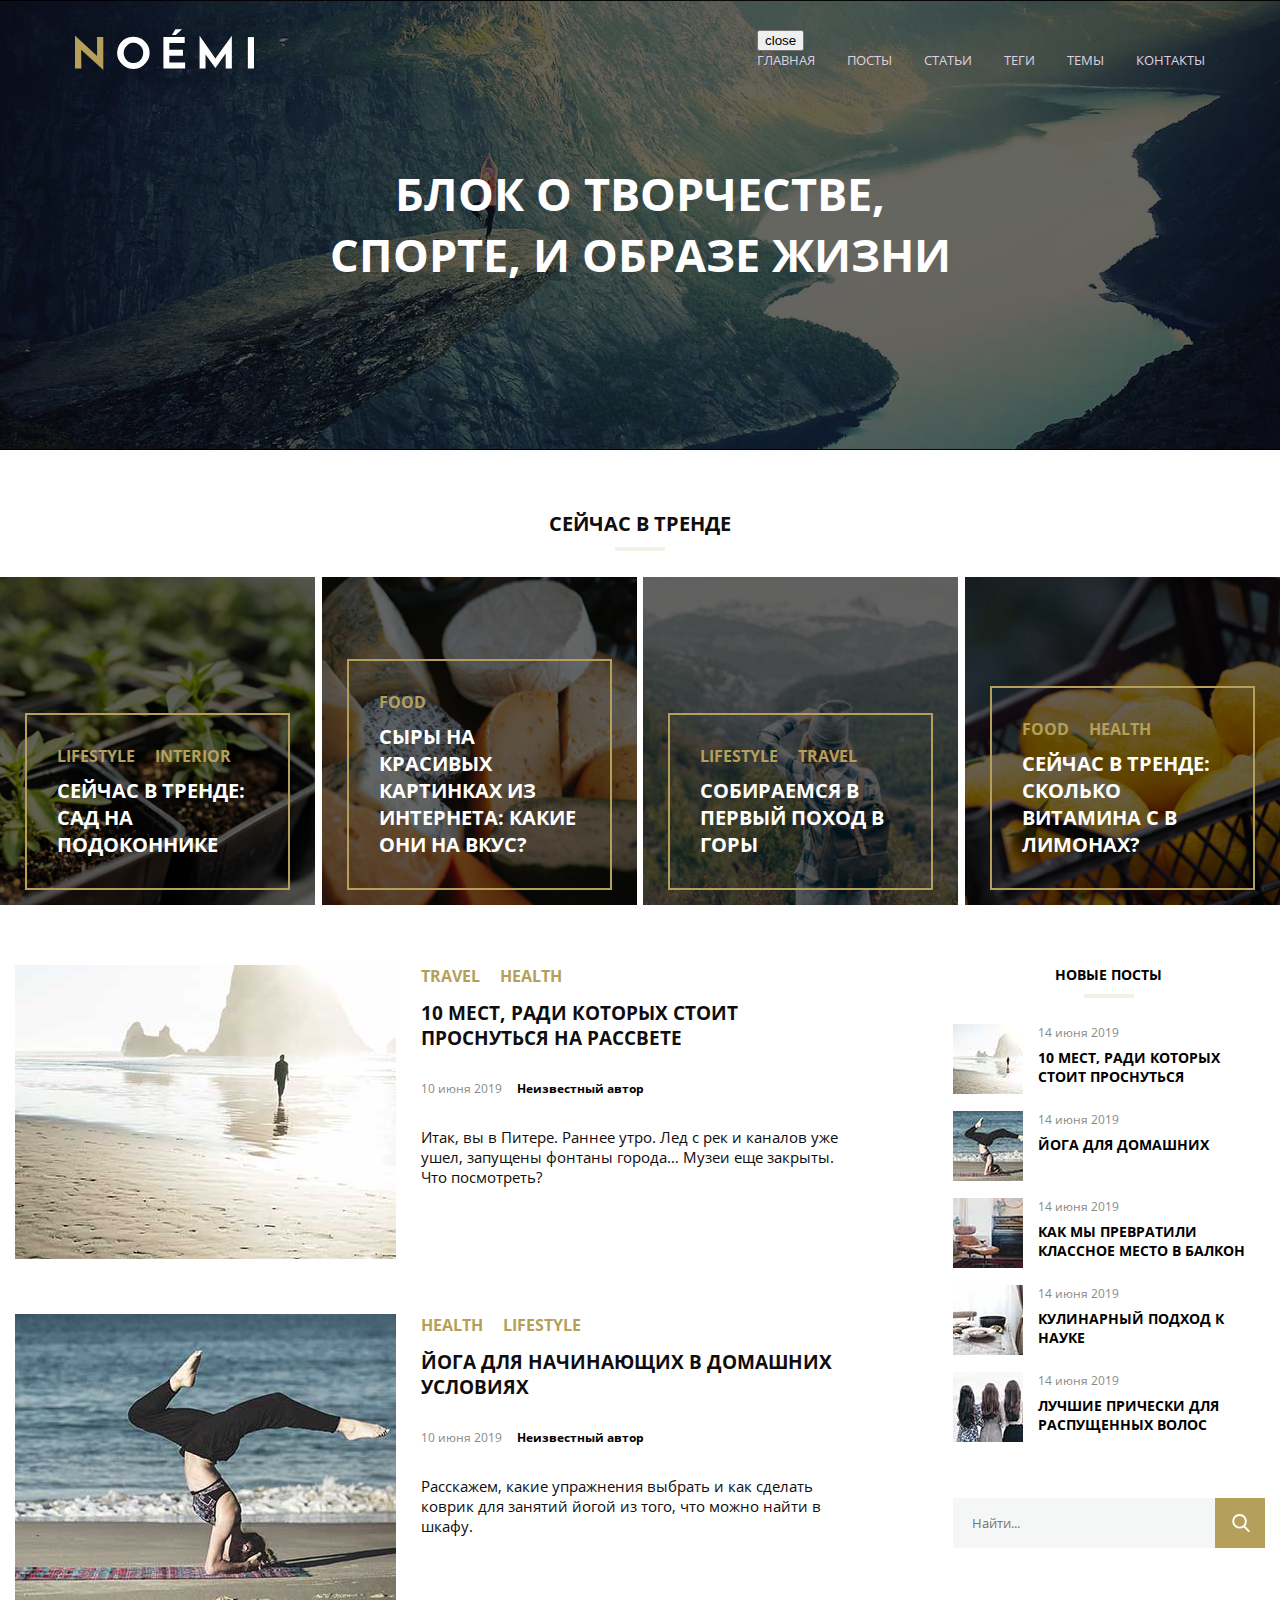
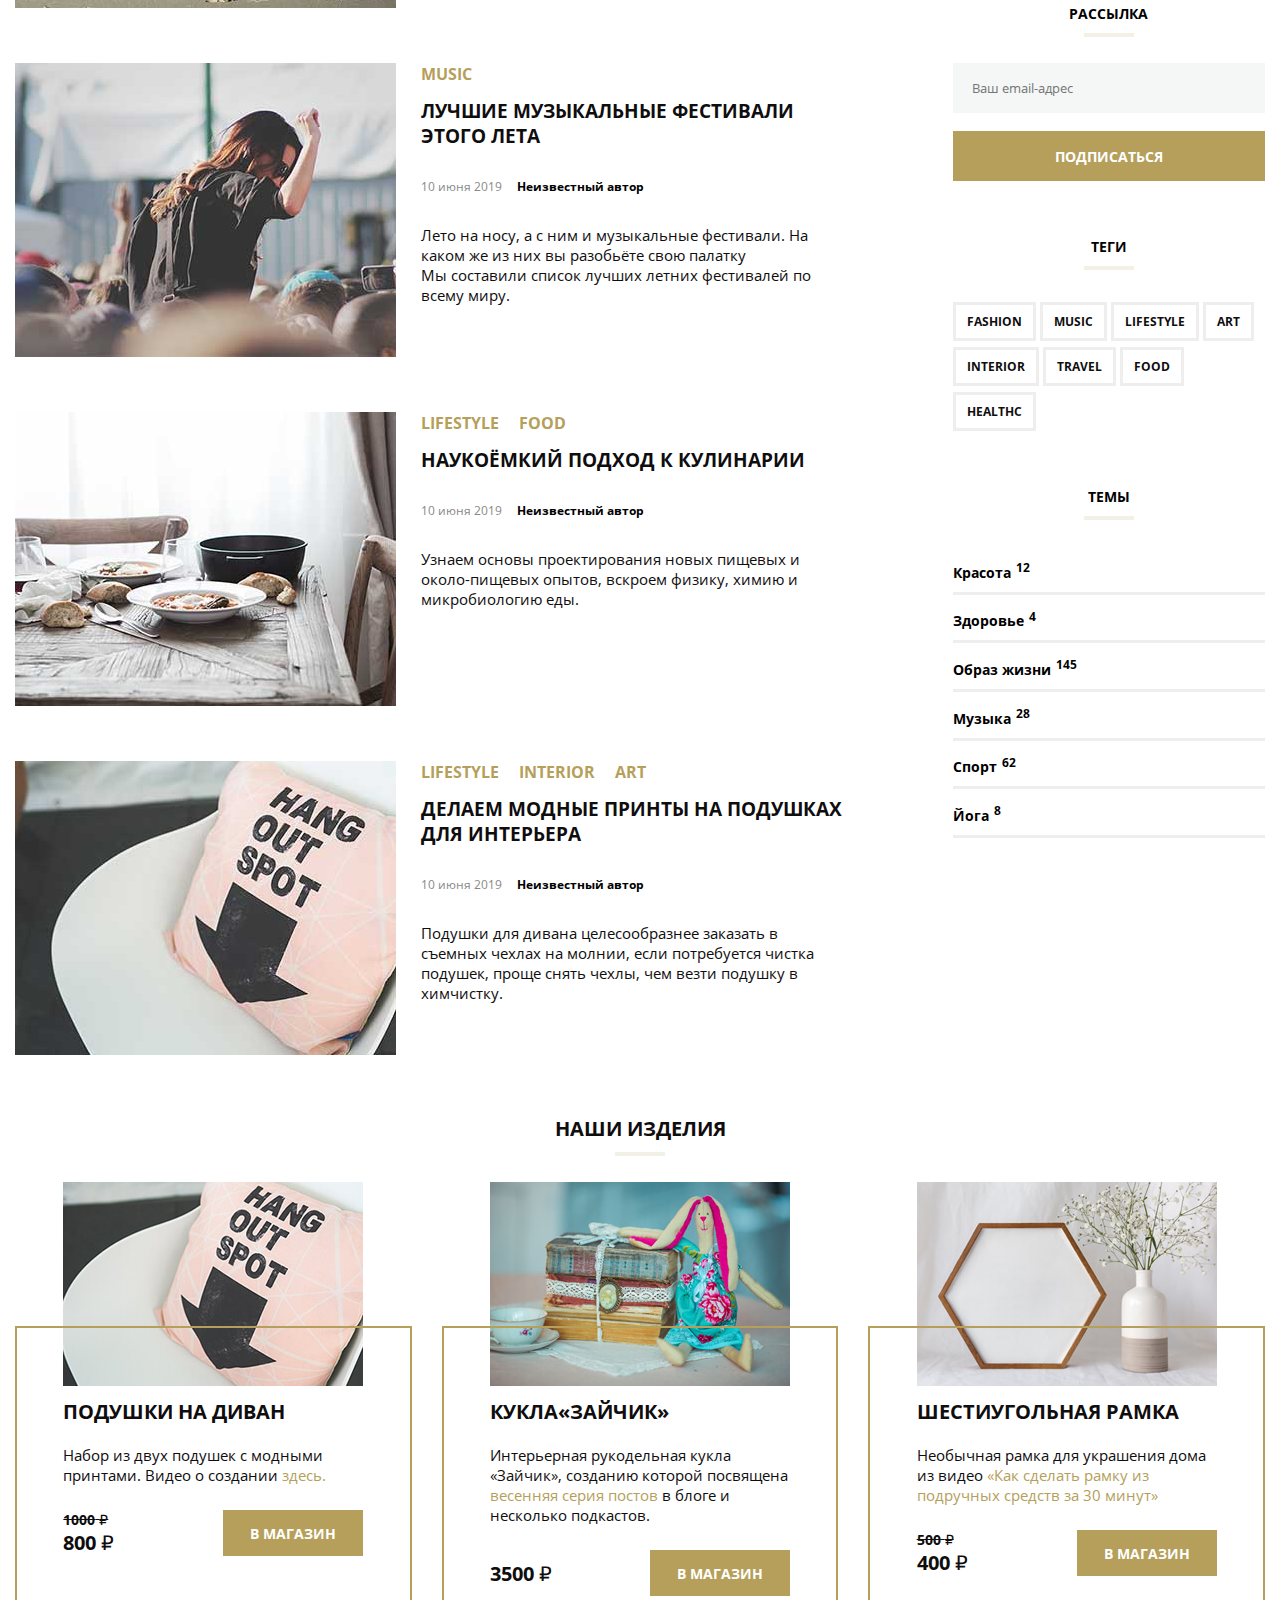
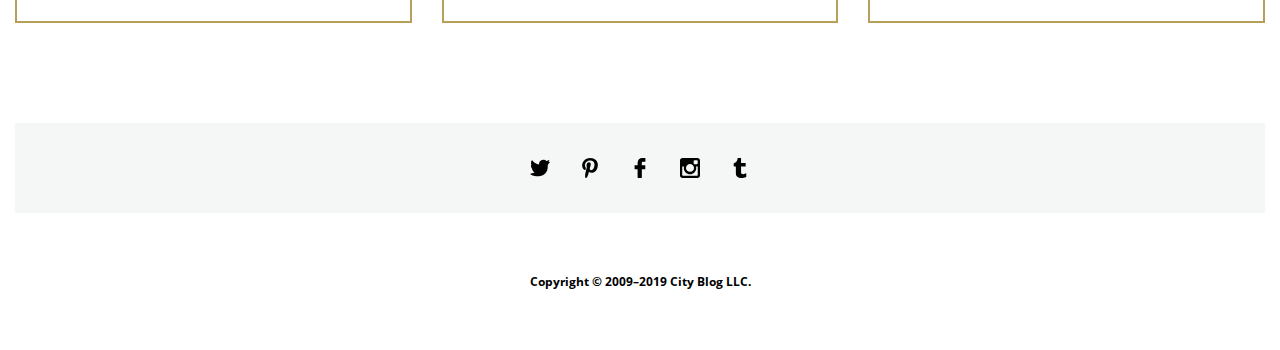
==== commit 663914bd: "диплом4" ====
--- a/index.html
+++ b/index.html
@@ -3,15 +3,20 @@
 <head>
   <meta charset="UTF-8">
   <meta name="viewport" content="width=device-width, initial-scale=1.0">
-  <title>MQ Diplom</title>
+  <title>Diplom-mq</title>
   <link rel="stylesheet" href="css/style.css">
 </head>
 <body>
   <header class="header">
     <div class="container">
-      <div class="container-one">
+      <div class="container-menu">
         <img src="svg/noemi-logo.svg" class="header-logo" alt>
         <nav class="menu">
+          <button class="hamb" type="button">
+            <span class="hamb-line"></span>
+            гамбургер
+          </button>
+          <button class="close" type="button">close</button>
           <ul class="menu-list">
             <li class="menu-list-item">
               <a class="menu-link" href="#0">Главная</a>
@@ -32,67 +37,70 @@
               <a class="menu-link" href="#0">Контакты</a>
             </li>
           </ul>
+          
         </nav>
       </div>
-        <h1 class="header-title">Блок о творчестве, спорте, и образе жизни</h1>
+      <h1 class="header-title">Блок о творчестве, спорте, и образе жизни</h1>
     </div>
   </header>
-    <!-- 2 часть -->
-  <div class="container-bar">
-    <section class="section">
-      <header class="section-header">
-        <h2 class="title section_title">Сейчас в тренде</h2>
+  <div class="page">
+    <section class="section-trends">
+      <header class="section-header-trends">
+        <h2 class="title section-title">Сейчас в тренде</h2>
       </header>
-      <div class="section_body">
-        <article class="trend trend_1">
-          <div class="content_bar">
-            <header class="frame_bar">
+      <div class="section-body">
+        <article class="trend trend-one">
+          <div class="content-trends">
+            <header class="frame-trends">
               <ul class="category">
                 <li><a href="#0">Lifestyle</a></li>
                 <li><a href="#0">Interior</a></li>
               </ul>
-              <h3 class="title_bar"><a href="#0">Сейчас в тренде: сад на подоконнике</a></h3>
-            </header>
-          </div>
-        </article>
-        <article class="trend trend_2">
-          <div class="content_bar">
-            <header class="frame_bar">
+              <h3 class="title-trends"><a href="#0">Сейчас в тренде: сад на подоконнике</a></h3>
+            </header>
+          </div>
+        </article>
+        <article class="trend trend-two">
+          <div class="content-trends">
+            <header class="frame-trends">
               <ul class="category">
                 <li><a href="#0">Food</a></li>
               </ul>
-              <h3 class="title_bar"><a href="#0">Сыры на красивых картинках из интернета: какие они на вкус?</a></h3>
-            </header>
-          </div>
-        </article>
-        <article class="trend trend_3">
-          <div class="content_bar">
-            <header class="frame_bar">
+              <h3 class="title-trends"><a href="#0">Сыры на красивых картинках из интернета: какие они на вкус?</a></h3>
+            </header>
+          </div>
+        </article>
+        <article class="trend trend-three">
+          <div class="content-trends">
+            <header class="frame-trends">
               <ul class="category">
                 <li><a href="#0">Lifestyle</a></li>
                 <li><a href="#0">Travel</a></li>
               </ul>
-              <h3 class="title_bar"><a href="#0">Собираемся в первый поход в горы</a></h3>
-            </header>
-          </div>
-        </article>
-        <article class="trend trend_4">
-          <div class="content_bar">
-            <header class="frame_bar">
+              <h3 class="title-trends"><a href="#0">Собираемся в первый поход в горы</a></h3>
+            </header>
+          </div>
+        </article>
+        <article class="trend trend-four">
+          <div class="content-trends">
+            <header class="frame-trends">
               <ul class="category">
                 <li><a href="#0">Food</a></li>
                 <li><a href="#0">Health</a></li>
               </ul>
-              <h3 class="title_bar"><a href="#0">Сейчас в тренде: сколько витамина с в лимонах?</a></h3>
+              <h3 class="title-trends"><a href="#0">Сейчас в тренде: сколько витамина с в лимонах?</a></h3>
             </header>
           </div>
         </article>
       </div>
     </section>
-    <div class="container-two">
-      <main class="main">
-        <article class="article">
-          <img src="images/last-post1.jpg" class="main-img" alt="Отдых">
+    <div class="container-main container">
+    <main class="main">
+      <div class="list-posts">
+        <article class="post">
+          <div class="post-thumb">
+            <img src="images/last-post1.jpg" class="main-img" alt="Отдых">
+          </div>
           <div class="content">
             <header class="frame">
               <ul class="category">
@@ -100,8 +108,8 @@
                 <li><a href="#0">Health</a></li>
               </ul>
               <h3 class="article-title"><a href="#0">10 мест, ради которых стоит проснуться на рассвете</a></h3>
-              <div class="frame-kontact"><time datetime="2019-06-10">10 июня 2019</time>
-                <address class="article-socials">Неизвестный автор</address>
+              <div class="frame-data"><time datetime="2019-06-10">10 июня 2019</time>
+                <address class="article-author">Неизвестный автор</address>
               </div>
             </header>
             <div class="information">
@@ -110,8 +118,10 @@
             </div>
           </div>
         </article>
-        <article class="article">
-          <img src="images/last-post2.jpg" class="main-img" alt="Йога">
+        <article class="post">
+          <div class="post-thumb">
+            <img src="images/last-post2.jpg" class="main-img" alt="Йога">
+          </div>
           <div class="content">
             <header class="frame">
               <ul class="category">
@@ -119,8 +129,8 @@
                 <li><a href="#0">Lifestyle</a></li>
               </ul>
               <h3 class="article-title"><a href="#0">Йoга для начинающих в домашних условиях</a></h3>
-              <div class="frame-kontact"><time datetime="2019-06-10">10 июня 2019</time>
-                <address class="article-socials">Неизвестный автор</address>
+              <div class="frame-data"><time datetime="2019-06-10">10 июня 2019</time>
+                <address class="article-author">Неизвестный автор</address>
               </div>
             </header>
             <div class="information">
@@ -129,16 +139,18 @@
             </div>
           </div>
         </article>
-        <article class="article">
-          <img src="images/last-post3.jpg" class="main-img" alt="Фестивали">
+        <article class="post">
+          <div class="post-thumb">
+            <img src="images/last-post3.jpg" class="main-img" alt="Фестивали">
+          </div>
           <div class="content">
             <header class="frame">
               <ul class="category">
                 <li><a href="#0">Music</a></li>
               </ul>
               <h3 class="article-title"><a href="#0">Лучшие музыкальные фестивали этого лета</a></h3>
-              <div class="frame-kontact"><time datetime="2019-06-10">10 июня 2019</time>
-                <address class="article-socials">Неизвестный автор</address>
+              <div class="frame-data"><time datetime="2019-06-10">10 июня 2019</time>
+                <address class="article-author">Неизвестный автор</address>
               </div>
             </header>
             <div class="information">
@@ -148,8 +160,10 @@
             </div>
           </div>
         </article>
-        <article class="article">
-          <img src="images/last-post4.jpg" class="main-img" alt="Кулинария">
+        <article class="post">
+          <div class="post-thumb">
+            <img src="images/last-post4.jpg" class="main-img" alt="Кулинария">
+          </div>
           <div class="content">
             <header class="frame">
               <ul class="category">
@@ -157,8 +171,8 @@
                 <li><a href="#0">Food</a></li>
               </ul>
               <h3 class="article-title"><a href="#0">Наукоёмкий подход к кулинарии</a></h3>
-              <div class="frame-kontact"><time datetime="2019-06-10">10 июня 2019</time>
-                <address class="article-socials">Неизвестный автор</address>
+              <div class="frame-data"><time datetime="2019-06-10">10 июня 2019</time>
+                <address class="article-author">Неизвестный автор</address>
               </div>
             </header>
             <div class="information">
@@ -167,8 +181,10 @@
             </div>
           </div>
         </article>
-        <article class="article">
-          <img src="images/last-post5.jpg" class="main-img" alt="Принты">
+        <article class="post">
+          <div class="post-thumb">
+            <img src="images/last-post5.jpg" class="main-img" alt="Принты">
+          </div>
           <div class="content">
             <header class="frame">
               <ul class="category">
@@ -177,8 +193,8 @@
                 <li><a href="#0">Art</a></li>
               </ul>
               <h3 class="article-title"><a href="#0">Делаем модные принты на подушках для интерьера</a></h3>
-              <div class="frame-kontact"><time datetime="2019-06-10">10 июня 2019</time>
-                <address class="article-socials">Неизвестный автор</address>
+              <div class="frame-data"><time datetime="2019-06-10">10 июня 2019</time>
+                <address class="article-author">Неизвестный автор</address>
               </div>
             </header>
             <div class="information">
@@ -187,203 +203,225 @@
             </div>
           </div>
         </article>
-      </main>
-      <aside class="sidebar">
-        <div class="latest-post">
-          <section class="last-post">
-            <h2>Новые посты</h2>
-            <article class="latest-post-1">
-              <img src="images/2.jpg" class="latest-post-1-img" alt="10 мест">
-              <div class="post-content-1">
-                <div class="data-post"><time datetime="2019-06-14">14 июня 2019</time></div>
-                <h3><a href="#0">10 мест, ради которых стоит проснуться</a></h3>
-              </div>
-            </article>
-            <article class="latest-post-1">
-              <img src="images/151.jpg" alt="йога">
-              <div class="post-content-1">
-                <div class="data-post"><time datetime="2019-06-14">14 июня 2019</time></div>
-                <h3><a href="#0">Йога для домашних</a></h3>
-              </div>
-            </article>
-            <article class="latest-post-1">
-              <img src="images/45.jpg" alt="балкон">
-              <div class="post-content-1">
-                <div class="data-post"><time datetime="2019-06-14">14 июня 2019</time></div>
-                <h3><a href="#0">как мы превратили классное место в балкон</a></h3>
-              </div>
-            </article>
-            <article class="latest-post-1">
-              <img src="images/501.jpg" alt="кулинария">
-              <div class="post-content-1">
-                <div class="data-post"><time datetime="2019-06-14">14 июня 2019</time></div>
-                <h3><a href="#0">Кулинарный подход к науке</a></h3>
-              </div>
-            </article>
-            <article class="latest-post-1">
-              <img src="images/7.jpg" class="latest-post-1-img" alt="прически">
-              <div class="post-content-1">
-                <div class="data-post"><time datetime="2019-06-14">14 июня 2019</time></div>
-                <h3><a href="#0">Лучшие прически для распущенных волос</a></h3>
-              </div>
-            </article>
-            <div class="page">
-              <form class="button-search">
-                <div class="button-search-1">
-                  <label class="field-group">
-                    <span class="visually-hidden">
-                      Поиск
-                    </span>
-                    <input class="field" type="search" placeholder="Найти..." required>
-                  </label>
-                </div>
-                <div class="button-search-1 form-actions">
-                  <button class="button" type="submit"><span class="visually-hidden">Поиск</span></button>
-                </div>
-              </form>
-            </div>
-          </section>
-          <section class="subscribe">
-            <h2>Рассылка</h2>
-            <form class="button-subscribe">
-              <div class="button-subscribe-1">
+      </div>
+    </main>
+    <aside class="sidebar">
+      <div class="latest-post">
+        <section class="last-posts">
+          <h2>Новые посты</h2>
+          <article class="last-post">
+            <div class="post-img"> 
+              <img src="images/2.jpg" class="last-post-img" alt="10 мест">
+            </div>
+            <div class="post-content">
+              <div class="data-post"><time datetime="2019-06-14">14 июня 2019</time></div>
+              <h3><a href="#0">10 мест, ради которых стоит проснуться</a></h3>
+            </div>
+          </article>
+          <article class="last-post">
+            <div class="post-img"> 
+              <img src="images/151.jpg" class="last-post-img" alt="йога">
+            </div>
+            <div class="post-content">
+              <div class="data-post"><time datetime="2019-06-14">14 июня 2019</time></div>
+              <h3><a href="#0">Йога для домашних</a></h3>
+            </div>
+          </article>
+          <article class="last-post">
+            <div class="post-img">
+              <img src="images/45.jpg" class="last-post-img" alt="балкон">
+            </div>
+            <div class="post-content">
+              <div class="data-post"><time datetime="2019-06-14">14 июня 2019</time></div>
+              <h3><a href="#0">как мы превратили классное место в балкон</a></h3>
+            </div>
+          </article>
+          <article class="last-post">
+            <div class="post-img">
+              <img src="images/501.jpg" class="last-post-img" alt="кулинария">
+            </div>
+            <div class="post-content">
+              <div class="data-post"><time datetime="2019-06-14">14 июня 2019</time></div>
+              <h3><a href="#0">Кулинарный подход к науке</a></h3>
+            </div>
+          </article>
+          <article class="last-post">
+            <div class="post-img">
+              <img src="images/7.jpg" class="last-post-img" alt="прически">
+            </div>
+            
+            <div class="post-content">
+              <div class="data-post"><time datetime="2019-06-14">14 июня 2019</time></div>
+              <h3><a href="#0">Лучшие прически для распущенных волос</a></h3>
+            </div>
+          </article>
+          <div class="widgets">
+            <form class="button-search">
+              <div class="button-search-one">
                 <label class="field-group">
                   <span class="visually-hidden">
-                    Введите электронную почту и подпишитесь!
+                    Поиск
                   </span>
-                  <input type="email" class="field-1" placeholder="Ваш email-адрес" required>
+                  <input class="field" type="search" placeholder="Найти..." required>
                 </label>
               </div>
-              <div class="button-subscribe-1 form-actions">
-                <button class="submit">Подписаться<span class="visually-hidden">Подписаться</span></button>
+              <div class="button-search-one form-actions">
+                <button class="button" type="submit"><span class="visually-hidden">Поиск</span></button>
               </div>
             </form>
-          </section>
-          <section class="tags">
-            <h2>Теги</h2>
-            <ul class="tags-1">
-              <li><a class="tag" href="#0">fashion</a></li>
-              <li><a class="tag" href="#0">music</a></li>
-              <li><a class="tag" href="#0">lifestyle</a></li>
-              <li><a class="tag" href="#0">art</a></li>
-              <li><a class="tag" href="#0">interior</a></li>
-              <li><a class="tag" href="#0">travel</a></li>
-              <li><a class="tag" href="#0">food</a></li>
-              <li><a class="tag" href="#0">healthc</a></li>
-            </ul>
-          </section>
-          <section class="categories">
-            <h2>темы</h2>
-            <ul class="categories-list">
-              <li class="categories-list-item">
-                <a class="categories-link" href="#0">Красота<sup>12</sup></a>
-              </li>
-              <li class="categories-list-item">
-                <a class="categories-link" href="#0">Здоровье<sup>4</sup></a>
-              </li>
-              <li class="categories-list-item">
-                <a class="categories-link" href="#0">Образ жизни<sup>145</sup></a>
-              </li>
-              <li class="categories-list-item">
-                <a class="categories-link" href="#0">Музыка<sup>28</sup></a>
-              </li>
-              <li class="categories-list-item">
-                <a class="categories-link" href="#0">Спорт<sup>62</sup></a>
-              </li>
-              <li class="categories-list-item">
-                <a class="categories-link" href="#0">Йога<sup>8</sup></a>
-              </li>
-            </ul>
-          </section>
-        </div>
-      </aside>
+          </div>
+        </section>
+        <section class="subscribe">
+          <h2>Рассылка</h2>
+          <form class="button-subscribe">
+            <div class="button-subscribe-1">
+              <label class="field-group">
+                <span class="visually-hidden">
+                  Введите электронную почту и подпишитесь!
+                </span>
+                <input type="email" class="field-1" placeholder="Ваш email-адрес" required>
+              </label>
+            </div>
+            <div class="button-subscribe-1 form-actions">
+              <button class="submit">Подписаться<span class="visually-hidden">Подписаться</span></button>
+            </div>
+          </form>
+        </section>
+        <section class="tags">
+          <h2>Теги</h2>
+          <ul class="tags-1">
+            <li><a class="tag" href="#0">fashion</a></li>
+            <li><a class="tag" href="#0">music</a></li>
+            <li><a class="tag" href="#0">lifestyle</a></li>
+            <li><a class="tag" href="#0">art</a></li>
+            <li><a class="tag" href="#0">interior</a></li>
+            <li><a class="tag" href="#0">travel</a></li>
+            <li><a class="tag" href="#0">food</a></li>
+            <li><a class="tag" href="#0">healthc</a></li>
+          </ul>
+        </section>
+        <section class="categories">
+          <h2>темы</h2>
+          <ul class="categories-list">
+            <li class="categories-list-item">
+              <a class="categories-link" href="#0">Красота<sup>12</sup></a>
+            </li>
+            <li class="categories-list-item">
+              <a class="categories-link" href="#0">Здоровье<sup>4</sup></a>
+            </li>
+            <li class="categories-list-item">
+              <a class="categories-link" href="#0">Образ жизни<sup>145</sup></a>
+            </li>
+            <li class="categories-list-item">
+              <a class="categories-link" href="#0">Музыка<sup>28</sup></a>
+            </li>
+            <li class="categories-list-item">
+              <a class="categories-link" href="#0">Спорт<sup>62</sup></a>
+            </li>
+            <li class="categories-list-item">
+              <a class="categories-link" href="#0">Йога<sup>8</sup></a>
+            </li>
+          </ul>
+        </section>
+      </div>
+    </aside>
     </div>
-      <!-- 3 часть -->
     <div class="shop-bar">
       <section class="section">
-        <header class="section_header">
-        <h2 class="title section_title">Наши изделия</h2>
+        <header class="section-header">
+        <h2 class="title section-title">Наши изделия</h2>
         </header>
-        <div class="section_shop">
+        <div class="section-shops container">
           <article class="shop">
-            <img src="images/shop-item-desk1.jpg" class="img_shop" alt="Подушки">
-            <div class="ramka">
-              <div class="shop_body">
-                <div class="shop_content">
-                  <h3 class="shop_title">Подушки на диван</h3>
-                  <div class="shop_information">
-                    <p>Набор из двух подушек с модными принтами. Видео о создании <a class="shop_description" href="#0">здесь.</a></p>
+            <picture class="img-shop">
+              <source srcset="images/shop-item-mobile1.jpg" media="(max-width: 768px)"> 
+              <source srcset="images/shop-item-tablet1.jpg" media="(max-width: 1199px)">
+              <img class="shop-picture" src="images/shop-item-desk1.jpg" alt="Подушки">
+            </picture>
+            <div class="frame-shop">
+              <div class="shop-body">
+                <div class="shop-content">
+                  <h3 class="shop-title">Подушки на диван</h3>
+                  <div class="shop-information">
+                    <p>Набор из двух подушек с модными принтами. Видео о создании <a class="shop-description" href="#0">здесь.</a></p>
                   </div>
                 </div>
-                <footer class="shop_footer">
-                  <div class="shop_prices">
-                    <div class="shop_price_old">
-                      <span class="shop_price-value">1000</span>
-                      <span class="shop_rub">₽</span>
+                <footer class="shop-footer">
+                  <div class="shop-prices">
+                    <div class="shop-price-old">
+                      <span class="shop-price-value">1000</span>
+                      <span class="shop-rub">₽</span>
                     </div>
-                    <div class="shop_price">
-                      <span class="shop_price-value">800</span>
-                      <span class="shop_rub">₽</span>
+                    <div class="shop-price">
+                      <span class="shop-price-value">800</span>
+                      <span class="shop-rub">₽</span>
                     </div>
                   </div>
-                  <button class="shop_button" type="button">В магазин</button> 
+                  <button class="shop-button" type="button">В магазин</button> 
                 </footer>
               </div>
             </div>
           </article>
           <article class="shop">
-            <img src="images/shop-item-desk2.jpg" class="img_shop" alt="Кукла">
-            <div class="ramka">
-              <div class="shop_body">
-                <div class="shop_content">
-                  <h3 class="shop_title">Кукла«Зайчик»</h3>
-                  <div class="shop_information">
-                    <p>Интерьерная рукодельная кукла «Зайчик», созданию которой посвящена <a class="shop_description" href="#0">весенняя серия постов</a> в блоге и несколько подкастов.</p>
+            <picture class="img-shop">
+              <source srcset="images/shop-item-mobile2.jpg" media="(max-width: 768px)">
+              <source srcset="images/shop-item-tablet2.jpg" media="(max-width: 1199px)">
+              <img  class="shop-picture" src="images/shop-item-desk2.jpg" alt="Кукла">
+            </picture>
+            <div class="frame-shop">
+              <div class="shop-body">
+                <div class="shop-content">
+                  <h3 class="shop-title">Кукла«Зайчик»</h3>
+                  <div class="shop-information">
+                    <p>Интерьерная рукодельная кукла «Зайчик», созданию которой посвящена <a class="shop-description" href="#0">весенняя серия постов</a> в блоге и несколько подкастов.</p>
                   </div>
                 </div>
-                <footer class="shop_footer">
-                  <div class="shop_prices">
-                    <div class="shop_price">
-                      <span class="shop_price-value">3500</span>
-                      <span class="shop_rub">₽</span>
+                <footer class="shop-footer">
+                  <div class="shop-prices">
+                    <div class="shop-price">
+                      <span class="shop-price-value">3500</span>
+                      <span class="shop-rub">₽</span>
                     </div>
                   </div>
-                  <button class="shop_button" type="button">В магазин</button> 
+                  <button class="shop-button" type="button">В магазин</button> 
                 </footer>
               </div>
             </div>
           </article>
           <article class="shop">
-            <img src="images/shop-item-desk3.jpg" class="img_shop" alt="Рамка">
-            <div class ="ramka">
-              <div class="shop_body">
-                <div class="shop_content">
-                  <h3 class="shop_title">Шестиугольная рамка</h3>
-                  <div class="shop_information">
-                    <p>Необычная рамка для украшения дома из видео <a class="shop_description" href="#0">«Как сделать рамку из подручных средств за 30 минут»</a></p>
+            <picture class="img-shop">
+              <source srcset="images/shop-item-mobile3.jpg" media="(max-width: 768px)">
+              <source srcset="images/shop-item-tablet3.jpg" media="(max-width: 1199px)">
+              <img src="images/shop-item-desk3.jpg" alt="Рамка">
+            </picture>
+            <div class ="frame-shop">
+              <div class="shop-body">
+                <div class="shop-content">
+                  <h3 class="shop-title">Шестиугольная рамка</h3>
+                  <div class="shop-information">
+                    <p>Необычная рамка для украшения дома из видео <a class="shop-description" href="#0">«Как сделать рамку из подручных средств за 30 минут»</a></p>
                 </div>
               </div>
-                <footer class="shop_footer">
-                  <div class="shop_prices">
-                    <div class="shop_price_old">
-                      <span class="shop_price-value">500</span>
-                      <span class="shop_rub">₽</span>
+                <footer class="shop-footer">
+                  <div class="shop-prices">
+                    <div class="shop-price-old">
+                      <span class="shop-price-value">500</span>
+                      <span class="shop-rub">₽</span>
                     </div>
-                    <div class="shop_price">
-                      <span class="shop_price-value">400</span>
-                      <span class="shop_rub">₽</span>
+                    <div class="shop-price">
+                      <span class="shop-price-value">400</span>
+                      <span class="shop-rub">₽</span>
                     </div>
                   </div>
-                  <button class="shop_button" type="button">В магазин</button> 
+                  <button class="shop-button" type="button">В магазин</button> 
                 </footer>
               </div>
             </div>
           </article>
         </div>
       </section>
-    </div>
   </div>
-  <footer class="footer-bar">
+  <footer class="footer-bar container">
     <address class="kontact">
       <ul class="socials">
         <li class="socials-item">
@@ -417,5 +455,7 @@
       <span class="info-sait">Copyright © 2009–2019 City Blog LLC.</span>
     </div>
   </footer>
+  <script src="script.js"></script>
+  
 </body>
 </html>--- a/css/style.css
+++ b/css/style.css
@@ -1,1092 +1,1051 @@
+* {
+  box-sizing: border-box;
+}
+
 @font-face {
-    font-family: opensans-bold;
-    src: url(../fonts/OpenSans-Bold.ttf), url(../fonts/OpenSans-Bold.woff), url(../fonts/OpenSans-Bold.woff2);
-    font-weight: 400;
-    font-style: normal;
+  font-family: opensans-bold;
+  src: url(../fonts/OpenSans-Bold.ttf), url(../fonts/OpenSans-Bold.woff), url(../fonts/OpenSans-Bold.woff2);
+  font-weight: 400;
+  font-style: normal;
 }
 
 @font-face {
-    font-family: opensans-regular;
-    src: url(../fonts/OpenSans-Regular.ttf), url(../fonts/OpenSans-Regular.woff), url(../fonts/OpenSans-Regular.woff2);
-    font-weight: 400;
-    font-style: normal;
+  font-family: opensans-regular;
+  src: url(../fonts/OpenSans-Regular.ttf), url(../fonts/OpenSans-Regular.woff), url(../fonts/OpenSans-Regular.woff2);
+  font-weight: 400;
+  font-style: normal;
 }
 
 a {
-    color: inherit;
-    text-decoration: none;
+  color: inherit;
+  text-decoration: none;
 }
 
 body {
+  margin: 0;
+}
+
+img {
+  display: block;
+  height: auto;
+}
+
+ul {
+  padding-left: 0;
+  margin: 0;
+  padding-top: 0;
+}
+
+
+
+/* header */
+
+.header {
+  background-image: url(../images/banner-bg.jpg);
+  background-repeat: no-repeat;
+  background-position: center center;
+  background-size: cover;
+  position: relative;
+  min-height: 450px;
+  padding-top: 29px;
+  color: #ffffff;
+}
+
+.container {
+  max-width: 1660px;
+  margin: 0 auto;
+}
+
+.header::after {
+  content: "";
+  position: absolute;
+  left: 0;
+  right: 0;
+  top: 0;
+  bottom: 0;
+  background-color: #000000;
+  opacity: 0.60;
+}
+
+.container-menu {
+  padding-left: 20px;
+  padding-right: 20px;
+  margin-left: auto;
+  margin-right: auto;
+  display: flex;
+  flex-wrap: wrap;
+  justify-content: space-between;
+  align-items: center;
+  position: relative;
+  z-index: 999;
+  max-width: 1170px;
+}
+
+.header-title {
+  padding-top: 63px;
+  margin-left: auto;
+  margin-right: auto;
+  text-align: center;
+  text-transform: uppercase;
+  font-family: opensans-bold, Arial, san-serif;
+  position: relative;
+  z-index: 999;
+  font-size: 45px;
+  width: 686px;
+  color: #ffffff;
+}
+
+.header-logo {
+  width: 179px;
+  height: 41px;
+}
+
+.menu-list-item:nth-child(n + 2) {
+  margin-left: 32px;
+}
+
+.menu-list {
+  display: flex;
+  flex-wrap: wrap;
+  list-style-type: none;
+}
+
+.menu-link {
+  text-decoration: none;
+  color: #ded2e4;
+  font-size: 13px;
+  font-family: opensans-regular, Arial, san-serif;
+  text-transform: uppercase;
+}
+
+.menu-link:hover {
+  text-decoration: underline;
+}
+
+/* trends */
+
+.section-body {
+  display: flex;
+  flex-wrap: wrap;
+  padding: 0;
+  max-width: 100%;
+}
+
+.section-title {
+  text-transform: uppercase;
+  text-align: center;
+  justify-content: center;
+  align-items: center;
+  margin: 0;
+  margin-bottom: 40px;
+  position: relative;
+  font-family: opensans-bold, Arial, san-serif;
+  font-size: 20px;
+  color: #0f0d0e;
+  font-family: opensans-bold, Arial, san-serif;
+}
+
+.trend {
+  position: relative;
+  box-sizing: border-box;
+  max-width: 100%;
+  background-color: rgb(255, 255, 255);
+  background-size: cover;
+  background-repeat: no-repeat;
+  background-position: center center;
+  min-height: 328px;
+}
+
+.content-trends {
+  position: absolute;
+  bottom: 0;
+}
+
+.frame-trends {
+  position: relative;
+  z-index: 999;
+  box-sizing: border-box;
+  border: 2px solid #b59f5b;
+  padding: 30px;
+  margin: auto 25px 15px 25px;
+
+}
+
+.title-trends {
+  display: inline-block;
+  list-style-type: none;
+  text-transform: uppercase;
+  margin: 0;
+  padding-top: 10px;
+  color: #ffffff;
+  font-size: 20px;
+  font-family: opensans-bold, Arial, san-serif;
+}
+
+.section-title {
+  padding-top: 60px;
+  font-size: 20px;
+}
+
+
+
+.trend-one {
+  background-image: url(../images/trend1.jpg);
+}
+
+.trend-two {
+  background-image: url(../images/trend2.jpg);
+}
+
+.trend-three {
+  background-image: url(../images/trend3.jpg);
+}
+
+.trend-four {
+  background-image: url(../images/trend4.jpg);
+}
+
+.trend::after {
+  content: "";
+  position: absolute;
+  left: 0;
+  right: 0;
+  top: 0;
+  bottom: 0;
+  background-color: #000000;
+  opacity: 0.60;
+}
+
+
+
+/* post-list */
+
+.container {
+  margin: 0 auto;
+}
+
+.container-main {
+  display: flex;
+  padding-top: 60px;
+}
+
+.main {
+  flex: 1;
+  margin-right: 110px;
+}
+
+.post {
+  display: flex;
+}
+
+
+
+.post-thumb {
+  margin-right: 25px;
+}
+
+
+.category li:nth-child(n+2) {
+  margin-left: 16px;
+}
+
+.category li {
+  display: inline-block;
+  list-style-type: none;
+  text-transform: uppercase;
+  color: #b59f5b;
+  font-family: opensans-bold, Arial, san-serif;
+}
+
+.category li:hover {
+  text-decoration: underline;
+}
+
+.article-title {
+  text-transform: uppercase;
+  color: #0f0d0e;
+  font-family: opensans-bold, Arial, san-serif;
+  margin: 0;
+  padding-top: 13px;
+  padding-bottom: 30px;
+}
+
+.article-title:hover {
+  color: #b59f5b;
+}
+
+.frame-data {
+  display: flex;
+  font-size: 12px;
+  padding-bottom: 30px;
+}
+
+time {
+  color: #888888;
+  font-family: opensans-regular, Arial, san-serif;
+}
+
+.article-author {
+  font-style: normal;
+  margin-left: 15px;
+  font-family: opensans-bold, Arial, san-serif;
+}
+
+p {
+  margin-top: 0;
+  margin-bottom: 0;
+  color: #0f0d0e;
+  font-size: 15px;
+  font-family: opensans-regular, Arial, san-serif;
+}
+
+/* sidebar */
+
+.sidebar {
+  width: 25%;
+}
+
+.last-post {
+  display: flex;
+}
+
+.last-post:not(:last-child) {
+  margin-bottom: 17px;
+}
+
+.post-img {
+  margin-right: 15px;
+}
+
+.post-content {
+  flex: 1;
+}
+
+.last-posts>h2,
+.subscribe>h2,
+.tags>h2,
+.categories>h2 {
+  text-transform: uppercase;
+  text-align: center;
+  justify-content: center;
+  align-items: center;
+  margin: 0;
+  margin-bottom: 40px;
+  position: relative;
+  font-size: 14px;
+  font-family: opensans-bold, Arial, san-serif;
+}
+
+.last-posts>h2:nth-child(n+2),
+.subscribe>h2,
+.tags>h2,
+.categories>h2 {
+  margin-top: 56px;
+}
+
+.last-posts>h2::after,
+.subscribe>h2::after,
+.tags>h2::after,
+.categories>h2::after,
+.section-title::after {
+  content: "";
+  display: block;
+  width: 50px;
+  height: 4px;
+  position: absolute;
+  left: 50%;
+  margin-top: 10px;
+  margin-left: -25px;
+  background-color: #e1d9bd;
+  opacity: 0.40;
+}
+
+.post-content>h3 {
+  text-transform: uppercase;
+  margin: 0;
+  font-size: 14px;
+  font-family: opensans-bold, Arial, san-serif;
+}
+
+.post-content>h3:hover {
+  color: #b59f5b;
+}
+
+.data-post {
+  margin-bottom: 7px;
+  font-size: 12px;
+}
+
+.widgets {
+  margin-top: 56px;
+}
+
+.field {
+  box-sizing: border-box;
+  width: 100%;
+  height: 50px;
+  padding: 10px 19px;
+  background-color: #f4f7f6;
+  border: none;
+  font-size: 13px;
+  font-family: opensans-regular, Arial, san-serif;
+}
+
+.field:focus {
+  outline-color: #b59f5b;
+}
+
+.button-search {
+  position: relative;
+}
+
+.button {
+  box-sizing: border-box;
+  width: 50px;
+  height: 50px;
+  background-image: url(../svg/search.svg);
+  background-size: 18px;
+  background-repeat: no-repeat;
+  background-position: right 15px center;
+  background-color: #b59f5b;
+  border: none;
+  position: absolute;
+  right: 0;
+  bottom: 0;
+}
+
+.button:hover {
+  background-color: #000000;
+}
+
+.visually-hidden {
+  width: 1px;
+  height: 1px;
+  clip: rect(1px, 1px, 1px, 1px);
+  position: absolute;
+}
+
+.field-1 {
+  box-sizing: border-box;
+  width: 100%;
+  height: 50px;
+  padding: 10px 19px;
+  background-color: #f4f7f6;
+  border: none;
+  font-size: 13px;
+  font-family: opensans-regular, Arial, san-serif;
+}
+
+.field-1:focus {
+  outline-color: #b59f5b;
+}
+
+.submit {
+  margin-top: 18px;
+  box-sizing: border-box;
+  width: 100%;
+  height: 50px;
+  background-color: #b59f5b;
+  border: none;
+  font-size: 14px;
+  text-transform: uppercase;
+  color: #ffffff;
+  font-family: opensans-bold, Arial, san-serif;
+}
+
+.submit:hover {
+  box-sizing: border-box;
+  height: 55px;
+}
+
+.tags-1>li {
+  text-transform: uppercase;
+  list-style-type: none;
+  display: inline-flex;
+  text-align: center;
+  color: #0f0d0e;
+  font-size: 12px;
+  font-family: opensans-bold, Arial, san-serif;
+}
+
+.tag {
+  border: 3px solid #eeeeee;
+  box-sizing: border-box;
+  background-color: white;
+  padding: 8px 11px;
+}
+
+.tags-1>li:nth-child(n+4) {
+  margin-top: 6px;
+}
+
+.tags-1>li:hover {
+  border: 4px solid #b59f5b;
+}
+
+.categories-list-item {
+  padding-bottom: 10px;
+  border-bottom: 3px solid #eeeeee;
+  padding-top: 13px;
+}
+
+.categories-link:hover {
+  color: #b59f5b;
+}
+
+.categories-link {
+  text-decoration: none;
+  font-size: 14px;
+  font-family: opensans-bold, Arial, san-serif;
+}
+
+.categories-list {
+  list-style-type: none;
+}
+
+sup {
+  padding-left: 5px;
+  font-size: 12px;
+}
+
+/* shop */
+
+.section-shops {
+  display: flex;
+
+}
+
+.shop {
+  display: flex;
+  flex-direction: column;
+  width: calc(100% / 3);
+}
+
+
+
+.img-shop {
+  margin-left: auto;
+  margin-right: auto;
+  margin-bottom: 40px;
+}
+
+.shop-body {
+  max-width: 300px;
+  margin-left: auto;
+  margin-right: auto;
+}
+
+.frame-shop {
+  flex: 1;
+  display: flex;
+  flex-direction: column;
+  transform: translateY(-100px);
+  border: 2px solid #b59f5b;
+  padding: 50px 20px 25px 20px;
+}
+
+.img-shop {
+  background-color: #ffffff;
+}
+
+.shop-title {
+  color: #0f0d0e;
+  text-transform: uppercase;
+  font-size: 20px;
+  font-family: opensans-bold, Arial, san-serif;
+}
+
+.shop-information {
+  margin-bottom: 25px;
+  margin-top: 10px;
+  font-size: 15px;
+  font-family: opensans-regular, Arial, san-serif;
+}
+
+.shop-description:hover {
+  text-decoration: underline;
+}
+
+.shop-description {
+  color: #b59f5b;
+}
+
+.shop-price-old {
+  font-size: 14px;
+  text-decoration: line-through;
+  color: #0f0d0e;
+  font-family: opensans-bold, Arial, san-serif;
+}
+
+.shop-price {
+  font-size: 20px;
+  color: #0f0d0e;
+  font-family: opensans-bold, Arial, san-serif;
+}
+
+.shop-button {
+  font-size: 14px;
+  text-transform: uppercase;
+  width: 140px;
+  min-height: 46px;
+  background-color: #b59f5b;
+  border: none;
+  color: #ffffff;
+  font-family: opensans-bold, Arial, san-serif;
+}
+
+.shop-button:hover {
+  background-color: #000000;
+}
+
+.shop-footer {
+  display: flex;
+  justify-content: space-between;
+  align-items: center;
+}
+
+.socials {
+  display: flex;
+  list-style-type: none;
+  margin: auto;
+  justify-content: center;
+  background-color: #f4f7f6;
+}
+
+.socials-link {
+  display: flex;
+  width: 20px;
+  height: 20px;
+  background-repeat: no-repeat;
+  background-size: 20px;
+  background-position: center;
+  text-align: center;
+}
+
+.socials-link-twitter {
+  background-image: url(../svg/004-twitter.svg);
+}
+
+.socials-link-painterest {
+  background-image: url(../svg/001-pinterest.svg);
+}
+
+.socials-link-facebook {
+  background-image: url(../svg/002-facebook-logo.svg);
+}
+
+.socials-link-instagram {
+  background-image: url(../svg/005-instagram.svg);
+}
+
+.socials-link-tumblr {
+  background-image: url(../svg/003-tumblr.svg);
+}
+
+.socials-link-text {
+  position: absolute;
+  width: 20px;
+  height: 20px;
+  clip: rect(1px, 1px, 1px, 1px);
+}
+
+.sait {
+  display: flex;
+  padding: 60px 0px;
+  justify-content: center;
+}
+
+.info-sait {
+  text-align: center;
+  font-size: 12px;
+  font-family: opensans-bold, Arial, san-serif;
+}
+
+.socials {
+  padding: 35px 0px;
+}
+
+.socials-item:nth-of-type(n+2) {
+  margin-left: 30px;
+}
+
+
+/* post-list-desktop */
+@media(min-width: 1200px) {
+
+  .hamb {
+    display: none;
+  }
+
+  .container {
+    padding-left: 15px;
+    padding-right: 15px;
+  }
+
+  .trend {
+    width: 24.625%;
+  }
+
+  .trend:nth-of-type(n+2) {
+    margin-left: 0.5%;
+  }
+
+  .post:not(:last-child) {
+    margin-bottom: 55px;
+  }
+
+  .shop:nth-child(2) {
+    margin-left: 30px;
+    margin-right: 30px;
+  }
+}
+
+/* tablet */
+@media(min-width: 768px) and (max-width: 1199px) {
+
+  .hamb {
+    position: relative;
+    font-size: 0;
+    padding: 0;
+    border: none;
+    background-color: transparent;
+    width: 40px;
+    height: 40px;
+  }
+
+  .hamb-line {
+    display: block;
+    width: 100%;
+    height: 2px;
+    background-color: white;
+  }
+
+  .hamb-line::before {
+    position: absolute;
+    top: 5px;
+    left: 0;
+    content: "";
+    display: block;
+    width: 100%;
+    height: 2px;
+    background-color: white;
+  }
+
+  .hamb-line::after {
+    position: absolute;
+    bottom: 5px;
+    left: 0;
+    content: "";
+    display: block;
+    width: 100%;
+    height: 2px;
+    background-color: white;
+  }
+
+  .close {
+    display: none;
+  }
+
+  .open {
+    display: flex;
+    align-items: center;
+    justify-content: center;
+    position: fixed;
+    left: 0;
+    top: 0;
+    width: 100%;
+    height: 100%;
+    background-color: white;
+  }
+
+  .open a {
+    color: white;
+  }
+
+  .open .header-logo {
+    display: none;
+  }
+
+  .open .menu-list {
+    display: block;
+  }
+
+  .open .hamb {
+    display: none;
+  }
+
+  .open .close {
+    position: absolute;
+    top: 30px;
+    right: 30px;
+    display: block;
+  }
+
+  .container {
+    padding-left: 33px;
+    padding-right: 33px;
+  }
+
+  .header {
+    background-image: url(../images/banner-bg-tablet.jpg);
+    background-repeat: no-repeat;
+    background-position: center center;
+    background-size: cover;
+    position: relative;
+    min-height: 450px;
+    padding-top: 29px;
+    color: #ffffff;
+  }
+
+  .menu-link {
+    font-size: 0;
+  }
+
+  .header-logo {
+    width: 158px;
+    height: 36px;
+  }
+
+  .header-title {
+    font-size: 40px;
+    max-width: 615px;
+  }
+
+  .title {
+    font-size: 18px;
+    padding-top: 50px;
+  }
+
+  .trend {
+    width: 49.5%;
+    margin: 0px;
+  }
+
+  .title-trends {
+    font-size: 17px;
+  }
+
+  .trend:nth-of-type(odd) {
+    margin-right: 1%;
+  }
+
+  .trend:nth-of-type(n+3) {
+    margin-top: 1%;
+  }
+
+  .frame-trends {
+    margin: auto 20px 10px 20px;
+    flex: 1;
+  }
+
+  .container-main {
+    padding-top: 50px;
+  }
+
+  .article-title {
+    font-size: 17px;
+  }
+
+  .post {
+    display: block;
+  }
+
+  .post {
+    margin-top: 15px;
+    position: relative;
+    margin-bottom: 35px;
+  }
+
+  .post::after {
+    content: "";
+    display: block;
+    width: 100%;
+    height: 4px;
+    position: absolute;
+    left: 30px;
+    margin-top: 15px;
+    margin-left: -30px;
+    background-color: #eeeeee;
+  }
+
+  .sidebar {
+    width: 38.74%;
+  }
+
+  .main {
+    flex: 1;
+    margin-right: 32px;
+  }
+
+  .post-thumb {
+    margin-bottom: 15px;
+  }
+
+  .post:not(:last-child) {
+    margin-bottom: 50px;
+  }
+
+  .section-shops {
+    display: flex;
+    flex-wrap: wrap;
+  }
+
+  .shop {
+    display: flex;
+    flex-direction: column;
+    width: calc(100% / 2 - 30px);
+  }
+
+  .shop-title {
+    font-size: 17px;
+  }
+
+  .frame-shop {
+    margin: 15px;
+  }
+
+  .sait {
+    padding: 50px 0px;
+  }
+}
+
+/* mobile */
+
+@media(min-width: 360px) and (max-width: 767px) {
+  .container {
+    padding-left: 15px;
+    padding-right: 15px;
+  }
+
+  .header {
+    background-image: url(../images/banner-mobile.jpg);
+    background-repeat: no-repeat;
+    background-position: center center;
+    background-size: cover;
+    position: relative;
+    min-height: 638px;
+    padding-top: 29px;
+    color: #ffffff;
+  }
+
+  .menu {
+    display: none;
+  }
+
+  .header-logo {
+    width: 269px;
+    height: 61px;
+    margin-left: auto;
+    margin-right: auto;
+  }
+
+  .header {
+    padding: 0;
+    padding-top: 220px;
+    min-height: 638px;
+  }
+
+  .header-title {
+    font-size: 26px;
+    max-width: 328px;
+    padding-top: 30px;
+  }
+
+  .title {
+    font-size: 16px;
+    padding-top: 40px;
+  }
+
+  .container-main {
+    display: block;
+  }
+
+  .trend {
+    width: 100%;
+    margin: 0px;
+  }
+
+  .title-trends {
+    font-size: 16px;
+  }
+
+  .trend:not(:last-child) {
+    margin-bottom: 1%;
+  }
+
+  .frame-trends {
+    margin: auto 20px 25px 20px;
+    flex: 1;
+  }
+
+  .container-main {
+    display: block;
+    padding-top: 40px;
+  }
+
+  .article-title {
+    font-size: 16px;
+  }
+
+  .post {
+    display: block;
+  }
+
+  .post {
+    margin-top: 20px;
+    position: relative;
+    margin-bottom: 30px;
+  }
+
+  .post::after {
+    content: "";
+    display: block;
+    width: 100%;
+    height: 4px;
+    position: absolute;
+    left: 30px;
+    margin-top: 15px;
+    margin-left: -30px;
+    background-color: #eeeeee;
+  }
+
+  .post-thumb {
+    margin-right: 0px;
+    margin-bottom: 15px;
+  }
+
+  .main {
+    flex: 1;
+    margin-right: 0px;
+  }
+
+  .article-title {
     margin: 0;
-}
-
-/* container_bar */
-
-.trend_1 {
-    background-image: url(../images/trend1.jpg);
-}
-
-.trend_2 {
-    background-image: url(../images/trend2.jpg);
-}
-
-.trend_3 {
-    background-image: url(../images/trend3.jpg);
-}
-
-.trend_4 {
-    background-image: url(../images/trend4.jpg);
-}
-
-.trend::after {
-    content: "";
-    position: absolute;
-    left: 0;
-    right: 0;
-    top: 0;
-    bottom: 0;
-    background-color: #000000;
-    opacity: 0.60;
-}
-
-/* footer */
-
-.socials-link {
-    display: flex;
-    width: 20px;
-    height: 20px;
-    background-repeat: no-repeat;
-    background-size: 20px;
-    background-position: center;
-    text-align: center;
-}
-
-.socials-link-twitter {
-    background-image: url(../svg/004-twitter.svg);
-}
-
-.socials-link-painterest {
-    background-image: url(../svg/001-pinterest.svg);
-}
-
-.socials-link-facebook {
-    background-image: url(../svg/002-facebook-logo.svg);
-}
-
-.socials-link-instagram {
-    background-image: url(../svg/005-instagram.svg);
-}
-
-.socials-link-tumblr {
-    background-image: url(../svg/003-tumblr.svg);
-}
-
-.socials-link-text {
-    position: absolute;
-    width: 20px;
-    height: 20px;
-    clip: rect(1px, 1px, 1px, 1px);
-}
-
-.sait {
-    display: flex;
-    width: 220px;
-    height: 54px;
-    padding: 20px 67px;
-    margin: auto;
-    justify-content: center;
-    margin-top: 25px;
-}
-
-.info-sait {
-    font-size: 12px;
-    color: #999999;
-    font-family: opensans-bold, Arial, san-serif;
-    text-align: center;
-}
-
-/* min-width 1200px */
-
-@media(min-width: 1200px) {
-    .header {
-        background-image: url(../images/banner-bg.jpg);
-        background-repeat: no-repeat;
-        background-position: center center;
-        background-size: cover;
-        position: relative;
-        min-height: 450px;
-        color: #ffffff;
-        padding-top: 29px;
-    }
-
-    .header::after {
-        content: "";
-        position: absolute;
-        left: 0;
-        right: 0;
-        top: 0;
-        bottom: 0;
-        background-color: #000000;
-        opacity: 0.60;
-    }
-
-
-    .container-one {
-        width: 1170px;
-        padding-right: 15px;
-        padding-left: 15px;
-        margin-left: auto;
-        margin-right: auto;
-        display: flex;
-        flex-wrap: wrap;
-        justify-content: space-between;
-        align-items: center;
-        position: relative;
-        z-index: 999;
-    }
-
-    .header-logo {
-        width: 179px;
-        height: 41px;
-    }
-
-    .header-title {
-        padding-top: 63px;
-        margin-left: auto;
-        margin-right: auto;
-        color: #ffffff;
-        font-size: 45px;
-        width: 686px;
-        height: 128px;
-        text-align: center;
-        text-transform: uppercase;
-        font-family: opensans-bold, Arial, san-serif;
-        position: relative;
-        z-index: 999;
-    }
-
-    .menu {
-        width: 464px;
-        height: 30px;
-    }
-
-    .menu-list-item:nth-child(n + 2) {
-        margin-left: 32px;
-    }
-
-    .menu-list {
-        padding-left: 0;
-        margin-top: 0;
-        margin-bottom: 0;
-        display: flex;
-        flex-wrap: wrap;
-        list-style-type: none;
-    }
-
-    .menu-link {
-        text-decoration: none;
-        color: #ded2e4;
-        font-size: 13px;
-        font-family: opensans-regular, Arial, san-serif;
-        text-transform: uppercase;
-    }
-
-    .menu-link:hover {
-        text-decoration: underline;
-    }
-
-
-    /* trends-desktop */
-
-    .section_body {
-        display: flex;
-        flex-wrap: wrap;
-        padding: 0;
-        max-width: 100%;
-    }
-
-    .section_title {
-        color: #0f0d0e;
-        font-size: 20px;
-        font-family: opensans-bold, Arial, san-serif;
-        text-transform: uppercase;
-        text-align: center;
-        justify-content: center;
-        align-items: center;
-        margin: 0;
-        margin-bottom: 40px;
-        padding-top: 60px;
-        position: relative;
-    }
-
-    .trend {
-        width: 24.625%;
-        position: relative;
-        box-sizing: border-box;
-        max-width: 100%;
-        background-color: rgb(255, 255, 255);
-        background-size: cover;
-        background-repeat: no-repeat;
-        background-position: center center;
-        min-height: 328px;
-    }
-
-    .trend:nth-of-type(n+2) {
-        margin-left: 0.5%;
-    }
-
-    .content_bar {
-        position: absolute;
-        bottom: 0;
-    }
-
-    .frame_bar {
-        position: relative;
-        z-index: 999;
-        box-sizing: border-box;
-        border: 2px solid #b59f5b;
-        padding-bottom: 32px;
-        padding-left: 26px;
-        margin: auto 25px 15px 25px;
-    }
-
-    .title_bar {
-        color: #ffffff;
-        font-size: 20px;
-        font-family: opensans-bold, Arial, san-serif;
-        display: inline-block;
-        list-style-type: none;
-        text-transform: uppercase;
-        margin: 0;
-        padding-top: 10px;
-    }
-
-    .title_bar:hover {
-        color: #b59f5b;
-    }
-
-
-
-
-    /* post-list-desktop */
-
-    .container-two {
-        width: 1170px;
-        margin-left: auto;
-        margin-right: auto;
-        display: flex;
-        padding-top: 60px;
-        padding-bottom: 60px;
-    }
-
-    main {
-        margin: 0;
-        width: 775px;
-    }
-
-    .article {
-        position: relative;
-        display: flex;
-        width: 776px;
-    }
-
-    .article:nth-child(n+2) {
-        margin-top: 60px;
-    }
-
-    .content {
-        margin-left: 30px;
-        width: 364px;
-        height: 298px;
-    }
-
-    ul {
-        padding-left: 0;
-        margin-top: 0;
-        margin-bottom: 0;
-    }
-
-    .category li:nth-child(n+2) {
-        margin-left: 16px;
-    }
-
-    .category li {
-        color: #b59f5b;
-        font-size: 14px;
-        font-family: opensans-bold, Arial, san-serif;
-        display: inline-block;
-        list-style-type: none;
-        text-transform: uppercase;
-    }
-
-    .category li:hover {
-        text-decoration: underline;
-    }
-
-    .article-title {
-        color: #0f0d0e;
-        font-size: 20px;
-        font-family: opensans-bold, Arial, san-serif;
-        display: flex;
-        width: 364px;
-        text-transform: uppercase;
-        margin-bottom: 25px;
-        margin-top: 4px;
-    }
-
-    .article-title:hover {
-        color: #b59f5b;
-    }
-
-    .frame-kontact {
-        font-size: 12px;
-        display: flex;
-    }
-
-    time {
-        color: #888888;
-        margin-right: 15px;
-        font-family: opensans-regular, Arial, san-serif;
-    }
-
-    .article-socials {
-        color: #000000;
-        font-family: opensans-bold, Arial, san-serif;
-        font-style: normal;
-    }
-
-    .information {
-        margin-top: 45px;
-    }
-
-    p {
-        color: #0f0d0e;
-        font-size: 15px;
-        font-family: opensans-regular, Arial, san-serif;
-        margin-top: 0;
-        margin-bottom: 0;
-    }
-
-
-    /* side-bar-desktop */
-    .sidebar {
-        width: 275px;
-        margin-left: auto;
-    }
-
-    .latest-post .search {
-        display: block;
-        width: 275px;
-    }
-
-    .last-post>h2,
-    .subscribe>h2,
-    .tags>h2,
-    .categories>h2 {
-        color: #0f0d0e;
-        font-size: 14px;
-        font-family: opensans-bold, Arial, san-serif;
-        text-transform: uppercase;
-        text-align: center;
-        justify-content: center;
-        align-items: center;
-        margin: 0;
-        margin-bottom: 40px;
-        position: relative;
-    }
-
-    .last-post>h2:nth-child(n+2),
-    .subscribe>h2,
-    .tags>h2,
-    .categories>h2 {
-        margin-top: 56px;
-
-    }
-
-    .last-post>h2::after,
-    .subscribe>h2::after,
-    .tags>h2::after,
-    .categories>h2::after,
-    .section_title::after {
-        content: "";
-        display: block;
-        width: 50px;
-        height: 4px;
-        position: absolute;
-        left: 50%;
-        margin-top: 10px;
-        margin-left: -25px;
-        background-color: #e1d9bd;
-        opacity: 0.40;
-    }
-
-    .latest-post-1:nth-of-type(n+2) {
-        margin-top: 23px;
-    }
-
-    .post-content-1 {
-        width: 185px;
-
-        margin-left: 10px;
-
-    }
-
-    .post-content-1>h3 {
-        color: #000000;
-        font-size: 14px;
-        font-family: opensans-bold, Arial, san-serif;
-        text-transform: uppercase;
-
-        margin: 0;
-    }
-
-    .post-content-1>h3:hover {
-        color: #b59f5b;
-
-    }
-
-    .latest-post-1-img {
-        width: 70px;
-        height: 70px;
-    }
-
-    .latest-post-1 {
-        display: flex;
-    }
-
-    .data-post {
-        margin-bottom: 7px;
-        font-size: 12px;
-        color: #000000;
-
-
-    }
-
-    .field {
-        box-sizing: border-box;
-        width: 222px;
-        height: 50px;
-        padding: 10px 19px;
-        background-color: #f4f7f6;
-        border: none;
-        font-size: 13px;
-        color: #000000;
-        font-family: opensans-regular, Arial, san-serif;
-    }
-
-    .field:focus {
-        outline-color: #b59f5b;
-    }
-
-    .button {
-        box-sizing: border-box;
-        width: 50px;
-        height: 50px;
-        background-image: url(../svg/search.svg);
-        background-size: 18px;
-        background-repeat: no-repeat;
-        background-position: right 15px center;
-        background-color: #b59f5b;
-        border: none;
-    }
-
-    .button:hover {
-        background-color: #000000;
-    }
-
-    .button-search {
-        display: flex;
-        margin-top: 58px;
-    }
-
-    .visually-hidden {
-        width: 1px;
-        height: 1px;
-        clip: rect(1px, 1px, 1px, 1px);
-        position: absolute;
-    }
-
-    .field-1 {
-        box-sizing: border-box;
-        width: 272px;
-        height: 50px;
-        padding: 10px 19px;
-        background-color: #f4f7f6;
-        border: none;
-        font-size: 13px;
-        color: #000000;
-        font-family: opensans-regular, Arial, san-serif;
-    }
-
-    .field-1:focus {
-        outline-color: #b59f5b;
-    }
-
-    .submit {
-        margin-top: 18px;
-        box-sizing: border-box;
-        width: 272px;
-        height: 50px;
-        background-color: #b59f5b;
-        color: #ffffff;
-        border: none;
-        font-size: 14px;
-        font-family: opensans-bold, Arial, san-serif;
-        text-transform: uppercase;
-    }
-
-    .submit:hover {
-        box-sizing: border-box;
-        width: 272px;
-        height: 55px;
-    }
-
-    .tags-1>li {
-        font-size: 12px;
-        color: #0f0d0e;
-        text-transform: uppercase;
-        font-family: opensans-bold, Arial, san-serif;
-        list-style-type: none;
-        display: inline-flex;
-        text-align: center;
-    }
-
-    .tag {
-        border: 3px solid #eeeeee;
-        box-sizing: border-box;
-        background-color: white;
-        padding: 8px 11px;
-    }
-
-    .tags-1>li:nth-child(n+4) {
-        margin-top: 6px;
-    }
-
-    .tags-1>li:hover {
-        border: 4px solid #b59f5b;
-    }
-
-    .categories-list-item {
-        padding-bottom: 10px;
-        border-bottom: 3px solid #eeeeee;
-        padding-top: 13px;
-    }
-
-    .categories-link:hover {
-        color: #b59f5b;
-    }
-
-    .categories-link {
-        text-decoration: none;
-        color: #000000;
-        font-size: 14px;
-        font-family: opensans-bold, Arial, san-serif;
-    }
-
-    .categories-list {
-        list-style-type: none;
-    }
-
-    sup {
-        color: #b59f5b;
-        font-size: 12px;
-        padding-left: 5px;
-    }
-
-    /* footer-desktop */
-    .socials {
-        display: flex;
-        width: 1170px;
-        list-style-type: none;
-        padding: 35px 0px;
-        margin: auto;
-        justify-content: center;
-        background-color: #f4f7f6;
-    }
-
-    .socials-item:nth-of-type(n+2) {
-        margin-left: 30px;
-    }
-
-}
-
-/* width:768-1200px */
-
-@media(min-width: 768px) and (max-width: 1199px) {
-    .header {
-        background-image: url(../images/banner-bg.jpg);
-        background-repeat: no-repeat;
-        background-position: center center;
-        background-size: cover;
-        position: relative;
-        color: #ffffff;
-        min-height: 450px;
-    }
-
-    .header::after {
-        content: "";
-        position: absolute;
-        left: 0;
-        right: 0;
-        top: 0;
-        bottom: 0;
-        background-color: #000000;
-        opacity: 0.60;
-    }
-
-
-    .container-one {
-        width: 675px;
-        padding-top: 5%;
-        margin-left: auto;
-        margin-right: auto;
-        display: flex;
-        flex-wrap: wrap;
-        justify-content: space-between;
-        align-items: center;
-        position: relative;
-        z-index: 999;
-    }
-
-    .header-logo {
-        width: 158px;
-        height: 36px;
-    }
-
-    .header-title {
-        padding-top: 63px;
-        margin-left: auto;
-        margin-right: auto;
-        color: #ffffff;
-        font-size: 40px;
-        width: 609px;
-        height: 102px;
-        text-align: center;
-        text-transform: uppercase;
-        font-family: opensans-bold, Arial, san-serif;
-        position: relative;
-        z-index: 999;
-    }
-
-    .menu {
-        display: none;
-    }
-
-    /* trends-tablet */
-
-    .section_body {
-        display: flex;
-        flex-wrap: wrap;
-        max-width: 100%;
-    }
-
-    .section_title {
-        color: #0f0d0e;
-        font-size: 18px;
-        font-family: opensans-bold, Arial, san-serif;
-        text-transform: uppercase;
-        text-align: center;
-        justify-content: center;
-        align-items: center;
-        margin: 0;
-        margin-bottom: 40px;
-        padding-top: 50px;
-        position: relative;
-    }
-
-    .trend {
-        width: 49.5%;
-        position: relative;
-        box-sizing: border-box;
-        max-width: 100%;
-        background-color: rgb(255, 255, 255);
-        background-size: cover;
-        background-repeat: no-repeat;
-        background-position: center center;
-        min-height: 328px;
-    }
-
-    .trend:nth-of-type(even) {
-        margin-left: 1%;
-    }
-
-    .trend:nth-of-type(n+3) {
-        margin-top: 1%;
-    }
-
-    .content_bar {
-        position: absolute;
-        bottom: 0;
-    }
-
-    .frame_bar {
-        position: relative;
-        z-index: 999;
-        box-sizing: border-box;
-        border: 2px solid #b59f5b;
-        padding-bottom: 32px;
-        padding-left: 26px;
-        margin: auto 25px 15px 25px;
-    }
-
-    .title_bar {
-        color: #ffffff;
-        font-size: 20px;
-        font-family: opensans-bold, Arial, san-serif;
-        display: inline-block;
-        list-style-type: none;
-        text-transform: uppercase;
-        margin: 0;
-        padding-top: 10px;
-    }
-
-    .title_bar:hover {
-        color: #b59f5b;
-    }
-
-    /* post list-tablet */
-
-    .container-two {
-        width: 100%;
-        margin-left: 35px;
-        margin-right: 35px;
-        display: flex;
-        padding-top: 60px;
-        padding-bottom: 60px;
-    }
-
-    .main-img {
-        width: 100%;
-    }
-
-    main {
-        margin: 0;
-    }
-
-    ul {
-        padding-left: 0;
-        margin-top: 14px;
-        margin-bottom: 14px;
-    }
-
-    .category li:nth-child(n+2) {
-        margin-left: 16px;
-    }
-
-    .category li {
-        color: #b59f5b;
-        font-size: 14px;
-        font-family: opensans-bold, Arial, san-serif;
-        display: inline-block;
-        list-style-type: none;
-        text-transform: uppercase;
-    }
-
-    .category li:hover {
-        text-decoration: underline;
-    }
-
-    .article-title {
-        color: #0f0d0e;
-        font-size: 17px;
-        font-family: opensans-bold, Arial, san-serif;
-        width: 282px;
-        text-transform: uppercase;
-        margin-bottom: 30px;
-        margin-top: 0;
-    }
-
-    .article-title:hover {
-        color: #b59f5b;
-    }
-
-    .frame-kontact {
-        font-size: 12px;
-        display: flex;
-    }
-
-    time {
-        color: #888888;
-        margin-right: 15px;
-        font-family: opensans-regular, Arial, san-serif;
-    }
-
-    .article-socials {
-        color: #000000;
-        font-family: opensans-bold, Arial, san-serif;
-        font-style: normal;
-    }
-
-    .information {
-        margin-top: 30px;
-        position: relative;
-        margin-bottom: 60px;
-    }
-
-    .information::after {
-        content: "";
-        display: block;
-        width: 100%;
-        height: 4px;
-        position: absolute;
-        left: 30px;
-        margin-top: 15px;
-        margin-left: -30px;
-        background-color: #eeeeee;
-    }
-
-    p {
-        color: #0f0d0e;
-        font-size: 15px;
-        font-family: opensans-regular, Arial, san-serif;
-        margin-top: 0;
-        margin-bottom: 0;
-        width: 393px;
-    }
-
-    /* side-bar-tablet */
-
-    .sidebar {
-        width: 272px;
-        margin-left: 30px;
-    }
-
-    .latest-post .search {
-        display: block;
-        width: 275px;
-    }
-
-    .last-post>h2,
-    .subscribe>h2,
-    .tags>h2,
-    .categories>h2 {
-        color: #0f0d0e;
-        font-size: 14px;
-        font-family: opensans-bold, Arial, san-serif;
-        text-transform: uppercase;
-        text-align: center;
-        justify-content: center;
-        align-items: center;
-        margin: 0;
-        margin-bottom: 40px;
-        position: relative;
-    }
-
-    .last-post>h2:nth-child(n+2),
-    .subscribe>h2,
-    .tags>h2,
-    .categories>h2 {
-        margin-top: 56px;
-
-    }
-
-    .last-post>h2::after,
-    .subscribe>h2::after,
-    .tags>h2::after,
-    .categories>h2::after,
-    .section_title::after {
-        content: "";
-        display: block;
-        width: 50px;
-        height: 4px;
-        position: absolute;
-        left: 50%;
-        margin-top: 10px;
-        margin-left: -25px;
-        background-color: #e1d9bd;
-        opacity: 0.40;
-    }
-
-    .latest-post-1:nth-of-type(n+2) {
-        margin-top: 23px;
-    }
-
-    .post-content-1 {
-        width: 185px;
-
-        margin-left: 10px;
-
-    }
-
-    .post-content-1>h3 {
-        color: #000000;
-        font-size: 14px;
-        font-family: opensans-bold, Arial, san-serif;
-        text-transform: uppercase;
-
-        margin: 0;
-    }
-
-    .post-content-1>h3:hover {
-        color: #b59f5b;
-
-    }
-
-    .latest-post-1-img {
-        width: 70px;
-        height: 70px;
-    }
-
-    .latest-post-1 {
-        display: flex;
-    }
-
-    .data-post {
-        margin-bottom: 7px;
-        font-size: 12px;
-        color: #000000;
-
-    }
-
-    .field {
-        box-sizing: border-box;
-        width: 222px;
-        height: 50px;
-        padding: 10px 19px;
-        background-color: #f4f7f6;
-        border: none;
-        font-size: 13px;
-        color: #000000;
-        font-family: opensans-regular, Arial, san-serif;
-    }
-
-    .field:focus {
-        outline-color: #b59f5b;
-    }
-
-    .button {
-        box-sizing: border-box;
-        width: 50px;
-        height: 50px;
-        background-image: url(../svg/search.svg);
-        background-size: 18px;
-        background-repeat: no-repeat;
-        background-position: right 15px center;
-        background-color: #b59f5b;
-        border: none;
-    }
-
-    .button:hover {
-        background-color: #000000;
-    }
-
-    .button-search {
-        display: flex;
-        margin-top: 58px;
-    }
-
-    .visually-hidden {
-        width: 1px;
-        height: 1px;
-        clip: rect(1px, 1px, 1px, 1px);
-        position: absolute;
-    }
-
-    .field-1 {
-        box-sizing: border-box;
-        width: 272px;
-        height: 50px;
-        padding: 10px 19px;
-        background-color: #f4f7f6;
-        border: none;
-        font-size: 13px;
-        color: #000000;
-        font-family: opensans-regular, Arial, san-serif;
-    }
-
-    .field-1:focus {
-        outline-color: #b59f5b;
-    }
-
-    .submit {
-        margin-top: 18px;
-        box-sizing: border-box;
-        width: 272px;
-        height: 50px;
-        background-color: #b59f5b;
-        color: #ffffff;
-        border: none;
-        font-size: 14px;
-        font-family: opensans-bold, Arial, san-serif;
-        text-transform: uppercase;
-    }
-
-    .submit:hover {
-        box-sizing: border-box;
-        width: 272px;
-        height: 55px;
-    }
-
-    .tags-1>li {
-        font-size: 12px;
-        color: #0f0d0e;
-        text-transform: uppercase;
-        font-family: opensans-bold, Arial, san-serif;
-        list-style-type: none;
-        display: inline-flex;
-        text-align: center;
-    }
-
-    .tag {
-        border: 3px solid #eeeeee;
-        box-sizing: border-box;
-        background-color: white;
-        padding: 8px 11px;
-    }
-
-    .tags-1>li:nth-child(n+4) {
-        margin-top: 6px;
-    }
-
-    .tags-1>li:hover {
-        border: 4px solid #b59f5b;
-    }
-
-    .categories-list-item {
-        padding-bottom: 10px;
-        border-bottom: 3px solid #eeeeee;
-        padding-top: 13px;
-    }
-
-    .categories-link:hover {
-        color: #b59f5b;
-    }
-
-    .categories-link {
-        text-decoration: none;
-        color: #000000;
-        font-size: 14px;
-        font-family: opensans-bold, Arial, san-serif;
-    }
-
-    .categories-list {
-        list-style-type: none;
-    }
-
-    sup {
-        color: #b59f5b;
-        font-size: 12px;
-        padding-left: 5px;
-    }
-
-    /* footer tablet */
-    .socials {
-        display: flex;
-        width: 700px;
-        list-style-type: none;
-        padding: 30px 0px;
-        margin: auto;
-        justify-content: center;
-        background-color: #f4f7f6;
-    }
-
-    .socials-item:nth-of-type(n+2) {
-        margin-left: 25px;
-    }
-
-
-
-
-
+    padding-top: 15px;
+    padding-bottom: 20px;
+  }
+
+  .frame-data {
+    padding-bottom: 20px;
+  }
+
+  .sidebar {
+    width: 100%;
+  }
+
+  .section-shops {
+    display: block;
+  }
+
+  .shop {
+    width: 100%;
+  }
+
+  .shop-title {
+    font-size: 17px;
+  }
+
+  .sait {
+    padding: 40px 0px;
+  }
 }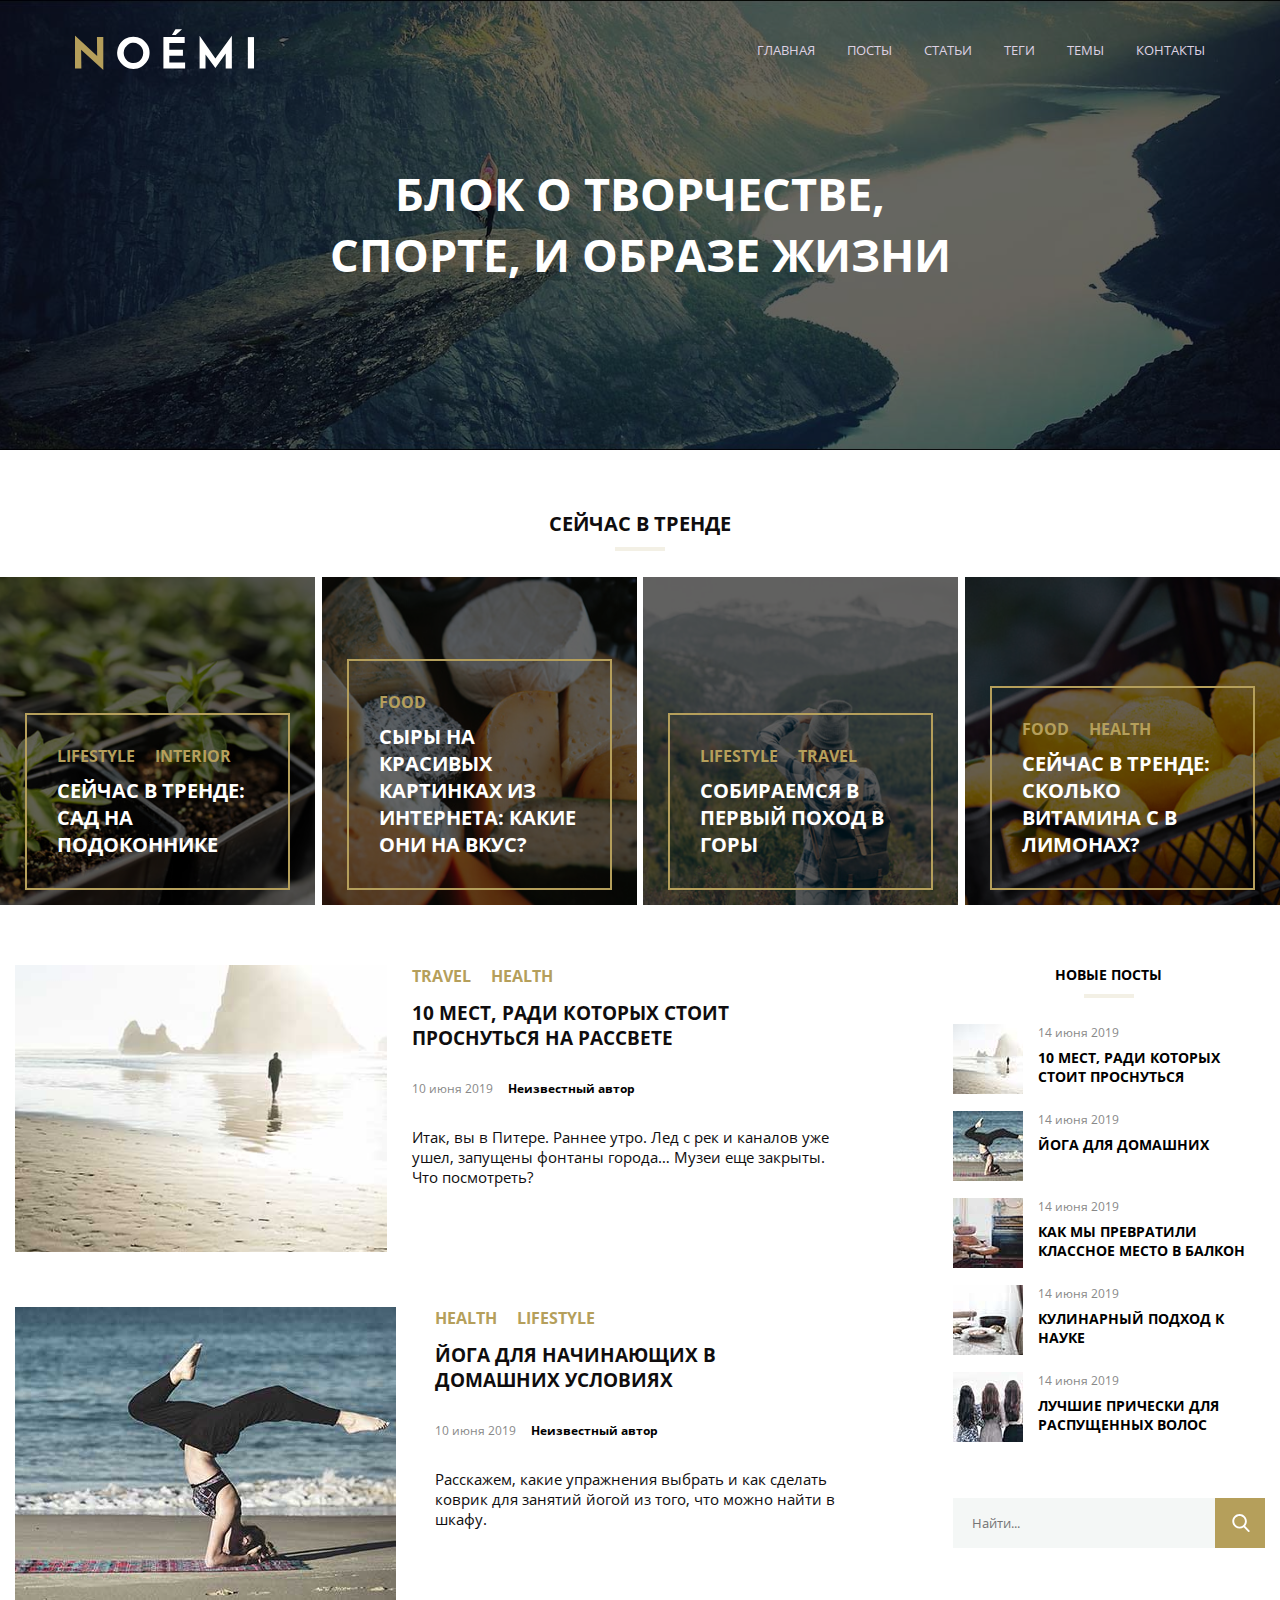
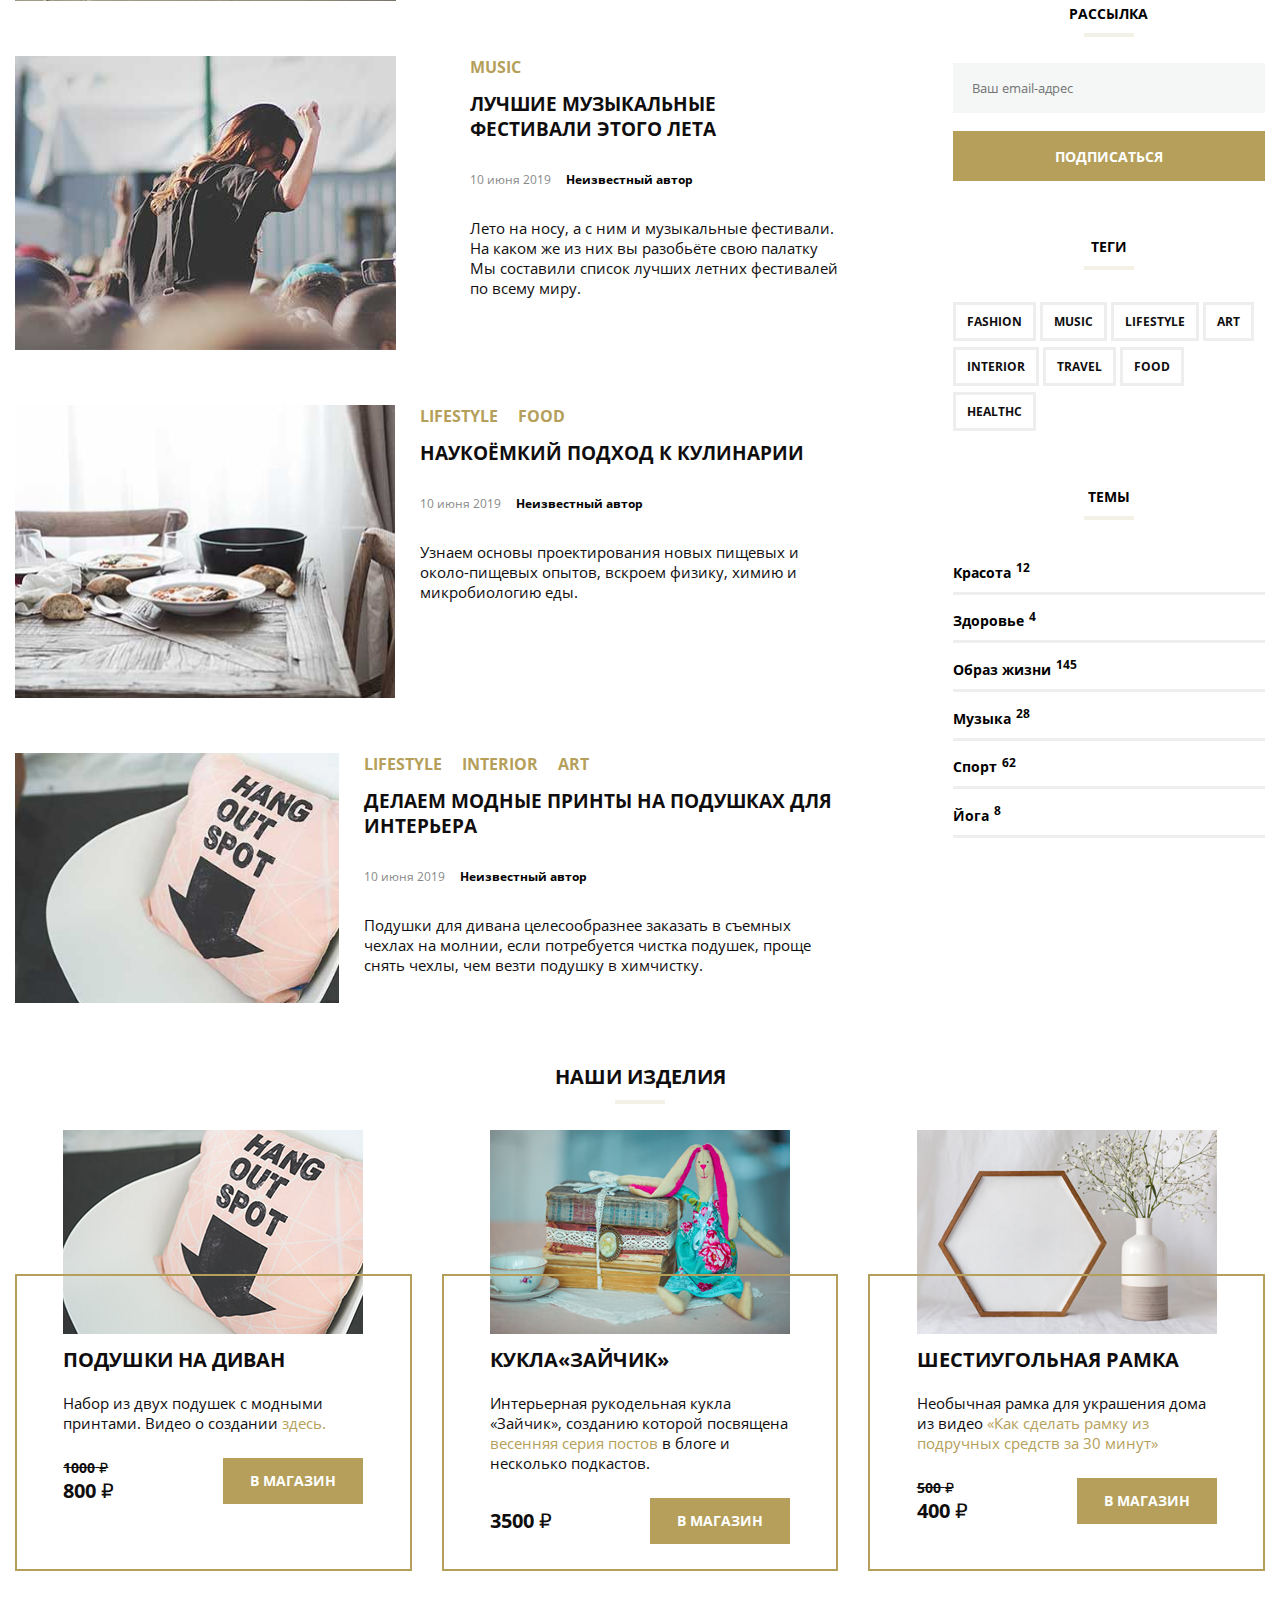
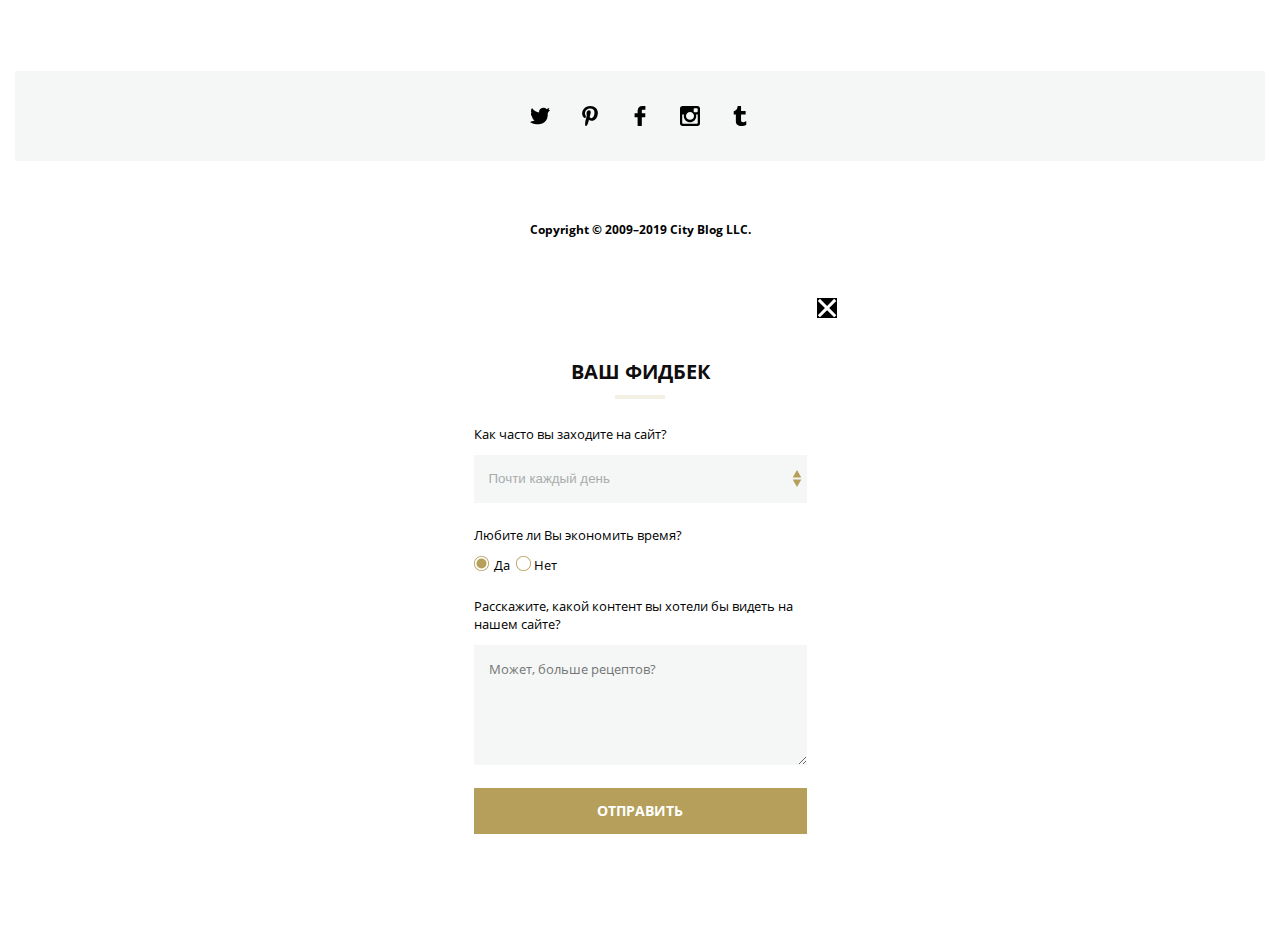
==== commit b16db6b4: "mq-diplom" ====
--- a/index.html
+++ b/index.html
@@ -12,32 +12,33 @@
       <div class="container-menu">
         <img src="svg/noemi-logo.svg" class="header-logo" alt>
         <nav class="menu">
-          <button class="hamb" type="button">
+
+
+          <ul class="menu-list">
+            <li class="menu-list-item">
+              <a class="menu-link" href="#0">Главная</a>
+            </li>
+            <li class="menu-list-item">
+              <a class="menu-link" href="#0">Посты</a>
+            </li>
+            <li class="menu-list-item">
+              <a class="menu-link" href="#0">Статьи</a>
+            </li>
+            <li class="menu-list-item">
+              <a class="menu-link" href="#0">Теги</a>
+            </li>
+            <li class="menu-list-item">
+              <a class="menu-link" href="#0">Темы</a>
+            </li>
+            <li class="menu-list-item">
+              <a class="menu-link" href="#0">Контакты</a>
+            </li>
+          </ul>
+                    <button class="hamb" type="button">
             <span class="hamb-line"></span>
             гамбургер
           </button>
           <button class="close" type="button">close</button>
-          <ul class="menu-list">
-            <li class="menu-list-item">
-              <a class="menu-link" href="#0">Главная</a>
-            </li>
-            <li class="menu-list-item">
-              <a class="menu-link" href="#0">Посты</a>
-            </li>
-            <li class="menu-list-item">
-              <a class="menu-link" href="#0">Статьи</a>
-            </li>
-            <li class="menu-list-item">
-              <a class="menu-link" href="#0">Теги</a>
-            </li>
-            <li class="menu-list-item">
-              <a class="menu-link" href="#0">Темы</a>
-            </li>
-            <li class="menu-list-item">
-              <a class="menu-link" href="#0">Контакты</a>
-            </li>
-          </ul>
-          
         </nav>
       </div>
       <h1 class="header-title">Блок о творчестве, спорте, и образе жизни</h1>
@@ -53,8 +54,8 @@
           <div class="content-trends">
             <header class="frame-trends">
               <ul class="category">
-                <li><a href="#0">Lifestyle</a></li>
-                <li><a href="#0">Interior</a></li>
+                <li class="category-item"><a href="#0">Lifestyle</a></li>
+                <li class="category-item"><a href="#0">Interior</a></li>
               </ul>
               <h3 class="title-trends"><a href="#0">Сейчас в тренде: сад на подоконнике</a></h3>
             </header>
@@ -64,7 +65,7 @@
           <div class="content-trends">
             <header class="frame-trends">
               <ul class="category">
-                <li><a href="#0">Food</a></li>
+                <li class="category-item"><a href="#0">Food</a></li>
               </ul>
               <h3 class="title-trends"><a href="#0">Сыры на красивых картинках из интернета: какие они на вкус?</a></h3>
             </header>
@@ -74,8 +75,8 @@
           <div class="content-trends">
             <header class="frame-trends">
               <ul class="category">
-                <li><a href="#0">Lifestyle</a></li>
-                <li><a href="#0">Travel</a></li>
+                <li class="category-item"><a href="#0">Lifestyle</a></li>
+                <li class="category-item"><a href="#0">Travel</a></li>
               </ul>
               <h3 class="title-trends"><a href="#0">Собираемся в первый поход в горы</a></h3>
             </header>
@@ -85,8 +86,8 @@
           <div class="content-trends">
             <header class="frame-trends">
               <ul class="category">
-                <li><a href="#0">Food</a></li>
-                <li><a href="#0">Health</a></li>
+                <li class="category-item"><a href="#0">Food</a></li>
+                <li class="category-item"><a href="#0">Health</a></li>
               </ul>
               <h3 class="title-trends"><a href="#0">Сейчас в тренде: сколько витамина с в лимонах?</a></h3>
             </header>
@@ -99,13 +100,13 @@
       <div class="list-posts">
         <article class="post">
           <div class="post-thumb">
-            <img src="images/last-post1.jpg" class="main-img" alt="Отдых">
+            <img src="images/last-post1.jpg" alt="Отдых">
           </div>
           <div class="content">
             <header class="frame">
               <ul class="category">
-                <li><a href="#0">Travel</a></li>
-                <li><a href="#0">Health</a></li>
+                <li class="category-item"><a href="#0">Travel</a></li>
+                <li class="category-item"><a href="#0">Health</a></li>
               </ul>
               <h3 class="article-title"><a href="#0">10 мест, ради которых стоит проснуться на рассвете</a></h3>
               <div class="frame-data"><time datetime="2019-06-10">10 июня 2019</time>
@@ -120,13 +121,13 @@
         </article>
         <article class="post">
           <div class="post-thumb">
-            <img src="images/last-post2.jpg" class="main-img" alt="Йога">
+            <img src="images/last-post2.jpg" alt="Йога">
           </div>
           <div class="content">
             <header class="frame">
               <ul class="category">
-                <li><a href="#0">Health</a></li>
-                <li><a href="#0">Lifestyle</a></li>
+                <li class="category-item"><a href="#0">Health</a></li>
+                <li class="category-item"><a href="#0">Lifestyle</a></li>
               </ul>
               <h3 class="article-title"><a href="#0">Йoга для начинающих в домашних условиях</a></h3>
               <div class="frame-data"><time datetime="2019-06-10">10 июня 2019</time>
@@ -146,7 +147,7 @@
           <div class="content">
             <header class="frame">
               <ul class="category">
-                <li><a href="#0">Music</a></li>
+                <li class="category-item"><a href="#0">Music</a></li>
               </ul>
               <h3 class="article-title"><a href="#0">Лучшие музыкальные фестивали этого лета</a></h3>
               <div class="frame-data"><time datetime="2019-06-10">10 июня 2019</time>
@@ -162,13 +163,13 @@
         </article>
         <article class="post">
           <div class="post-thumb">
-            <img src="images/last-post4.jpg" class="main-img" alt="Кулинария">
+            <img src="images/last-post4.jpg" alt="Кулинария">
           </div>
           <div class="content">
             <header class="frame">
               <ul class="category">
-                <li><a href="#0">Lifestyle</a></li>
-                <li><a href="#0">Food</a></li>
+                <li class="category-item"><a href="#0">Lifestyle</a></li>
+                <li class="category-item"><a href="#0">Food</a></li>
               </ul>
               <h3 class="article-title"><a href="#0">Наукоёмкий подход к кулинарии</a></h3>
               <div class="frame-data"><time datetime="2019-06-10">10 июня 2019</time>
@@ -183,14 +184,14 @@
         </article>
         <article class="post">
           <div class="post-thumb">
-            <img src="images/last-post5.jpg" class="main-img" alt="Принты">
+            <img src="images/last-post5.jpg" alt="Принты">
           </div>
           <div class="content">
             <header class="frame">
               <ul class="category">
-                <li><a href="#0">Lifestyle</a></li>
-                <li><a href="#0">Interior</a></li>
-                <li><a href="#0">Art</a></li>
+                <li class="category-item"><a href="#0">Lifestyle</a></li>
+                <li class="category-item"><a href="#0">Interior</a></li>
+                <li class="category-item"><a href="#0">Art</a></li>
               </ul>
               <h3 class="article-title"><a href="#0">Делаем модные принты на подушках для интерьера</a></h3>
               <div class="frame-data"><time datetime="2019-06-10">10 июня 2019</time>
@@ -211,7 +212,7 @@
           <h2>Новые посты</h2>
           <article class="last-post">
             <div class="post-img"> 
-              <img src="images/2.jpg" class="last-post-img" alt="10 мест">
+              <img src="images/2.jpg" alt="10 мест">
             </div>
             <div class="post-content">
               <div class="data-post"><time datetime="2019-06-14">14 июня 2019</time></div>
@@ -220,7 +221,7 @@
           </article>
           <article class="last-post">
             <div class="post-img"> 
-              <img src="images/151.jpg" class="last-post-img" alt="йога">
+              <img src="images/151.jpg" alt="йога">
             </div>
             <div class="post-content">
               <div class="data-post"><time datetime="2019-06-14">14 июня 2019</time></div>
@@ -229,7 +230,7 @@
           </article>
           <article class="last-post">
             <div class="post-img">
-              <img src="images/45.jpg" class="last-post-img" alt="балкон">
+              <img src="images/45.jpg" alt="балкон">
             </div>
             <div class="post-content">
               <div class="data-post"><time datetime="2019-06-14">14 июня 2019</time></div>
@@ -238,7 +239,7 @@
           </article>
           <article class="last-post">
             <div class="post-img">
-              <img src="images/501.jpg" class="last-post-img" alt="кулинария">
+              <img src="images/501.jpg" alt="кулинария">
             </div>
             <div class="post-content">
               <div class="data-post"><time datetime="2019-06-14">14 июня 2019</time></div>
@@ -247,7 +248,7 @@
           </article>
           <article class="last-post">
             <div class="post-img">
-              <img src="images/7.jpg" class="last-post-img" alt="прически">
+              <img src="images/7.jpg" alt="прически">
             </div>
             
             <div class="post-content">
@@ -274,30 +275,30 @@
         <section class="subscribe">
           <h2>Рассылка</h2>
           <form class="button-subscribe">
-            <div class="button-subscribe-1">
+            <div class="button-subscribe-email">
               <label class="field-group">
                 <span class="visually-hidden">
                   Введите электронную почту и подпишитесь!
                 </span>
-                <input type="email" class="field-1" placeholder="Ваш email-адрес" required>
+                <input type="email" class="field-email" placeholder="Ваш email-адрес" required>
               </label>
             </div>
-            <div class="button-subscribe-1 form-actions">
+            <div class="button-subscribe-email form-actions">
               <button class="submit">Подписаться<span class="visually-hidden">Подписаться</span></button>
             </div>
           </form>
         </section>
         <section class="tags">
           <h2>Теги</h2>
-          <ul class="tags-1">
-            <li><a class="tag" href="#0">fashion</a></li>
-            <li><a class="tag" href="#0">music</a></li>
-            <li><a class="tag" href="#0">lifestyle</a></li>
-            <li><a class="tag" href="#0">art</a></li>
-            <li><a class="tag" href="#0">interior</a></li>
-            <li><a class="tag" href="#0">travel</a></li>
-            <li><a class="tag" href="#0">food</a></li>
-            <li><a class="tag" href="#0">healthc</a></li>
+          <ul class="tags-list">
+            <li class="tag-item"><a class="tag" href="#0">fashion</a></li>
+            <li class="tag-item"><a class="tag" href="#0">music</a></li>
+            <li class="tag-item"><a class="tag" href="#0">lifestyle</a></li>
+            <li class="tag-item"><a class="tag" href="#0">art</a></li>
+            <li class="tag-item"><a class="tag" href="#0">interior</a></li>
+            <li class="tag-item"><a class="tag" href="#0">travel</a></li>
+            <li class="tag-item"><a class="tag" href="#0">food</a></li>
+            <li class="tag-item"><a class="tag" href="#0">healthc</a></li>
           </ul>
         </section>
         <section class="categories">
@@ -456,6 +457,36 @@
     </div>
   </footer>
   <script src="script.js"></script>
-  
+  <div class="popup">
+    <header>
+      <h2 class="title section-title">Ваш фидбек</h2>
+    </header>
+    <form class="form">
+      <div class="form-group">
+        <label class="select-group">
+          <span class="field-label">Как часто вы заходите на сайт?</span>
+          <select class="select-item">
+            <option value="every" selected>Почти каждый день</option>
+            <option class="visually-hidden" value="rarely">Редко</option>
+            <option value="never">Никогда</option> 
+          </select>
+        </label>
+      </div>
+      <div class="form-group">
+          <span class="field-label">Любите ли Вы экономить время?</span>
+          <label class="agree">Да<input  class="visually-hidden" type="radio" name="time" value="yes" checked></label> 
+          <label class="desagree">Нет<input class="visually-hidden" type="radio" name="time" value="no"></label>
+      </div>
+      <div class="form-group">
+        <label class="field-group">
+          <span class="field-label">Расскажите, какой контент вы хотели бы видеть на нашем сайте?</span>
+          <textarea class="field-input textarea" placeholder="Может, больше рецептов?" required></textarea>
+        </label>
+      </div>
+      <div class="form-group form-actions">
+        <button class="button-popup button-submit" type="submit">Отправить</button>
+      </div>
+    </form>
+  </div>
 </body>
 </html>--- a/css/style.css
+++ b/css/style.css
@@ -28,6 +28,7 @@
 img {
   display: block;
   height: auto;
+  max-width: 100%;
 }
 
 ul {
@@ -87,7 +88,7 @@
   margin-right: auto;
   text-align: center;
   text-transform: uppercase;
-  font-family: opensans-bold, Arial, san-serif;
+  font-family: opensans-bold, Arial, sans-serif;
   position: relative;
   z-index: 999;
   font-size: 45px;
@@ -114,7 +115,7 @@
   text-decoration: none;
   color: #ded2e4;
   font-size: 13px;
-  font-family: opensans-regular, Arial, san-serif;
+  font-family: opensans-regular, Arial, sans-serif;
   text-transform: uppercase;
 }
 
@@ -139,10 +140,10 @@
   margin: 0;
   margin-bottom: 40px;
   position: relative;
-  font-family: opensans-bold, Arial, san-serif;
+  font-family: opensans-bold, Arial, sans-serif;
   font-size: 20px;
   color: #0f0d0e;
-  font-family: opensans-bold, Arial, san-serif;
+  font-family: opensans-bold, Arial, sans-serif;
 }
 
 .trend {
@@ -179,7 +180,7 @@
   padding-top: 10px;
   color: #ffffff;
   font-size: 20px;
-  font-family: opensans-bold, Arial, san-serif;
+  font-family: opensans-bold, Arial, sans-serif;
 }
 
 .section-title {
@@ -238,33 +239,26 @@
   display: flex;
 }
 
-
-
-.post-thumb {
-  margin-right: 25px;
-}
-
-
-.category li:nth-child(n+2) {
+.category-item:nth-child(n+2) {
   margin-left: 16px;
 }
 
-.category li {
+.category-item {
   display: inline-block;
   list-style-type: none;
   text-transform: uppercase;
   color: #b59f5b;
-  font-family: opensans-bold, Arial, san-serif;
-}
-
-.category li:hover {
+  font-family: opensans-bold, Arial, sans-serif;
+}
+
+.category-item:hover {
   text-decoration: underline;
 }
 
 .article-title {
   text-transform: uppercase;
   color: #0f0d0e;
-  font-family: opensans-bold, Arial, san-serif;
+  font-family: opensans-bold, Arial, sans-serif;
   margin: 0;
   padding-top: 13px;
   padding-bottom: 30px;
@@ -282,13 +276,13 @@
 
 time {
   color: #888888;
-  font-family: opensans-regular, Arial, san-serif;
+  font-family: opensans-regular, Arial, sans-serif;
 }
 
 .article-author {
   font-style: normal;
   margin-left: 15px;
-  font-family: opensans-bold, Arial, san-serif;
+  font-family: opensans-bold, Arial, sans-serif;
 }
 
 p {
@@ -296,7 +290,7 @@
   margin-bottom: 0;
   color: #0f0d0e;
   font-size: 15px;
-  font-family: opensans-regular, Arial, san-serif;
+  font-family: opensans-regular, Arial, sans-serif;
 }
 
 /* sidebar */
@@ -333,7 +327,7 @@
   margin-bottom: 40px;
   position: relative;
   font-size: 14px;
-  font-family: opensans-bold, Arial, san-serif;
+  font-family: opensans-bold, Arial, sans-serif;
 }
 
 .last-posts>h2:nth-child(n+2),
@@ -364,7 +358,7 @@
   text-transform: uppercase;
   margin: 0;
   font-size: 14px;
-  font-family: opensans-bold, Arial, san-serif;
+  font-family: opensans-bold, Arial, sans-serif;
 }
 
 .post-content>h3:hover {
@@ -388,7 +382,7 @@
   background-color: #f4f7f6;
   border: none;
   font-size: 13px;
-  font-family: opensans-regular, Arial, san-serif;
+  font-family: opensans-regular, Arial, sans-serif;
 }
 
 .field:focus {
@@ -425,7 +419,7 @@
   position: absolute;
 }
 
-.field-1 {
+.field-email {
   box-sizing: border-box;
   width: 100%;
   height: 50px;
@@ -433,10 +427,10 @@
   background-color: #f4f7f6;
   border: none;
   font-size: 13px;
-  font-family: opensans-regular, Arial, san-serif;
-}
-
-.field-1:focus {
+  font-family: opensans-regular, Arial, sans-serif;
+}
+
+.field-email:focus {
   outline-color: #b59f5b;
 }
 
@@ -450,7 +444,7 @@
   font-size: 14px;
   text-transform: uppercase;
   color: #ffffff;
-  font-family: opensans-bold, Arial, san-serif;
+  font-family: opensans-bold, Arial, sans-serif;
 }
 
 .submit:hover {
@@ -458,14 +452,14 @@
   height: 55px;
 }
 
-.tags-1>li {
+.tag-item {
   text-transform: uppercase;
   list-style-type: none;
   display: inline-flex;
   text-align: center;
   color: #0f0d0e;
   font-size: 12px;
-  font-family: opensans-bold, Arial, san-serif;
+  font-family: opensans-bold, Arial, sans-serif;
 }
 
 .tag {
@@ -475,11 +469,11 @@
   padding: 8px 11px;
 }
 
-.tags-1>li:nth-child(n+4) {
+.tag-item:nth-child(n+4) {
   margin-top: 6px;
 }
 
-.tags-1>li:hover {
+.tag-item:hover {
   border: 4px solid #b59f5b;
 }
 
@@ -496,7 +490,7 @@
 .categories-link {
   text-decoration: none;
   font-size: 14px;
-  font-family: opensans-bold, Arial, san-serif;
+  font-family: opensans-bold, Arial, sans-serif;
 }
 
 .categories-list {
@@ -552,14 +546,14 @@
   color: #0f0d0e;
   text-transform: uppercase;
   font-size: 20px;
-  font-family: opensans-bold, Arial, san-serif;
+  font-family: opensans-bold, Arial, sans-serif;
 }
 
 .shop-information {
   margin-bottom: 25px;
   margin-top: 10px;
   font-size: 15px;
-  font-family: opensans-regular, Arial, san-serif;
+  font-family: opensans-regular, Arial, sans-serif;
 }
 
 .shop-description:hover {
@@ -574,13 +568,13 @@
   font-size: 14px;
   text-decoration: line-through;
   color: #0f0d0e;
-  font-family: opensans-bold, Arial, san-serif;
+  font-family: opensans-bold, Arial, sans-serif;
 }
 
 .shop-price {
   font-size: 20px;
   color: #0f0d0e;
-  font-family: opensans-bold, Arial, san-serif;
+  font-family: opensans-bold, Arial, sans-serif;
 }
 
 .shop-button {
@@ -591,7 +585,7 @@
   background-color: #b59f5b;
   border: none;
   color: #ffffff;
-  font-family: opensans-bold, Arial, san-serif;
+  font-family: opensans-bold, Arial, sans-serif;
 }
 
 .shop-button:hover {
@@ -658,7 +652,7 @@
 .info-sait {
   text-align: center;
   font-size: 12px;
-  font-family: opensans-bold, Arial, san-serif;
+  font-family: opensans-bold, Arial, sans-serif;
 }
 
 .socials {
@@ -673,7 +667,13 @@
 /* post-list-desktop */
 @media(min-width: 1200px) {
 
-  .hamb {
+  .post-thumb {
+    margin-right: 25px;
+    width: 100%;
+  }
+
+  .hamb,
+  .close {
     display: none;
   }
 
@@ -763,6 +763,10 @@
   }
 
   .open .header-logo {
+    display: none;
+  }
+
+  .menu-list {
     display: none;
   }
 
@@ -797,9 +801,6 @@
     color: #ffffff;
   }
 
-  .menu-link {
-    font-size: 0;
-  }
 
   .header-logo {
     width: 158px;
@@ -878,7 +879,9 @@
   }
 
   .post-thumb {
+    margin: 0;
     margin-bottom: 15px;
+
   }
 
   .post:not(:last-child) {
@@ -912,6 +915,89 @@
 /* mobile */
 
 @media(min-width: 360px) and (max-width: 767px) {
+
+  .hamb {
+    position: relative;
+    font-size: 0;
+    padding: 0;
+    border: none;
+    background-color: transparent;
+    width: 40px;
+    height: 40px;
+  }
+
+  .hamb-line {
+    display: block;
+    width: 100%;
+    height: 2px;
+    background-color: white;
+  }
+
+  .hamb-line::before {
+    position: absolute;
+    top: 5px;
+    left: 0;
+    content: "";
+    display: block;
+    width: 100%;
+    height: 2px;
+    background-color: white;
+  }
+
+  .hamb-line::after {
+    position: absolute;
+    bottom: 5px;
+    left: 0;
+    content: "";
+    display: block;
+    width: 100%;
+    height: 2px;
+    background-color: white;
+  }
+
+  .close {
+    display: none;
+  }
+
+  .open {
+    display: flex;
+    align-items: center;
+    justify-content: center;
+    position: fixed;
+    left: 0;
+    top: 0;
+    width: 100%;
+    height: 100%;
+    background-color: white;
+  }
+
+  .open a {
+    color: white;
+  }
+
+  .open .header-logo {
+    display: none;
+  }
+
+  .menu-list {
+    display: none;
+  }
+
+  .open .menu-list {
+    display: block;
+  }
+
+  .open .hamb {
+    display: none;
+  }
+
+  .open .close {
+    position: absolute;
+    top: 30px;
+    right: 30px;
+    display: block;
+  }
+
   .container {
     padding-left: 15px;
     padding-right: 15px;
@@ -928,9 +1014,6 @@
     color: #ffffff;
   }
 
-  .menu {
-    display: none;
-  }
 
   .header-logo {
     width: 269px;
@@ -1048,4 +1131,123 @@
   .sait {
     padding: 40px 0px;
   }
+}
+
+/* popup */
+.popup {
+  width: 393px;
+  padding: 0px 30px 40px;
+  background-color: white;
+  margin-left: auto;
+  margin-right: auto;
+  margin-bottom: 40px;
+  position: relative;
+}
+
+.popup::before {
+  content: "";
+  background-image: url(../svg/form-x.svg);
+  background-size: 20px;
+  width: 20px;
+  height: 20px;
+  display: block;
+  position: absolute;
+  top: 0;
+  right: 0;
+  background-color: black;
+}
+
+.select-item {
+  margin: 0;
+  width: 100%;
+  height: 48px;
+  display: inline-block;
+  box-sizing: border-box;
+  padding: 15px;
+  background-image: url(../svg/form-arrows.svg);
+  background-repeat: no-repeat;
+  background-position: right 5px center;
+  background-size: 10px;
+  background-color: #f4f7f6;
+  border: none !important;
+  color: #a9acab;
+  -webkit-appearance: none;
+  -moz-appearance: none;
+}
+
+.select-item:focus {
+  border: 1px solid #b59f5b;
+}
+
+.field-label {
+  display: block;
+  font-size: 13px;
+  margin-bottom: 12px;
+  font-family: opensans-regular, Arial, sans-serif;
+}
+
+.field-input {
+  box-sizing: border-box;
+  display: block;
+  width: 100%;
+  border: none;
+  margin: 0;
+  font-size: 13px;
+  padding: 15px;
+  height: 120px;
+  background-color: #f4f7f6;
+  color: a9acab;
+  font-family: opensans-regular, Arial, sans-serif;
+}
+
+.form-group {
+  margin-bottom: 23px;
+}
+
+.button-popup {
+  font-size: 14px;
+  text-transform: uppercase;
+  width: 100%;
+  min-height: 46px;
+  background-color: #b59f5b;
+  border: none;
+  color: #ffffff;
+  font-family: opensans-bold, Arial, sans-serif;
+}
+
+.agree {
+  margin-left: 20px;
+  position: relative;
+  font-size: 13px;
+  font-family: opensans-regular, Arial, sans-serif;
+}
+
+.desagree {
+  margin-left: 20px;
+  position: relative;
+  font-size: 13px;
+  font-family: opensans-regular, Arial, sans-serif;
+}
+
+.agree::before {
+  content: "";
+  background-image: url(../svg/form-circle.svg);
+  background-repeat: no-repeat;
+  background-size: 15px;
+  display: block;
+  position: absolute;
+  width: 15px;
+  height: 15px;
+}
+
+.desagree::before {
+  content: "";
+  background-image: url(../svg/form-empty-circle.svg);
+  background-repeat: no-repeat;
+  background-size: 15px;
+  position: absolute;
+  width: 15px;
+  height: 15px;
+  left: -18px;
+  top: 0;
 }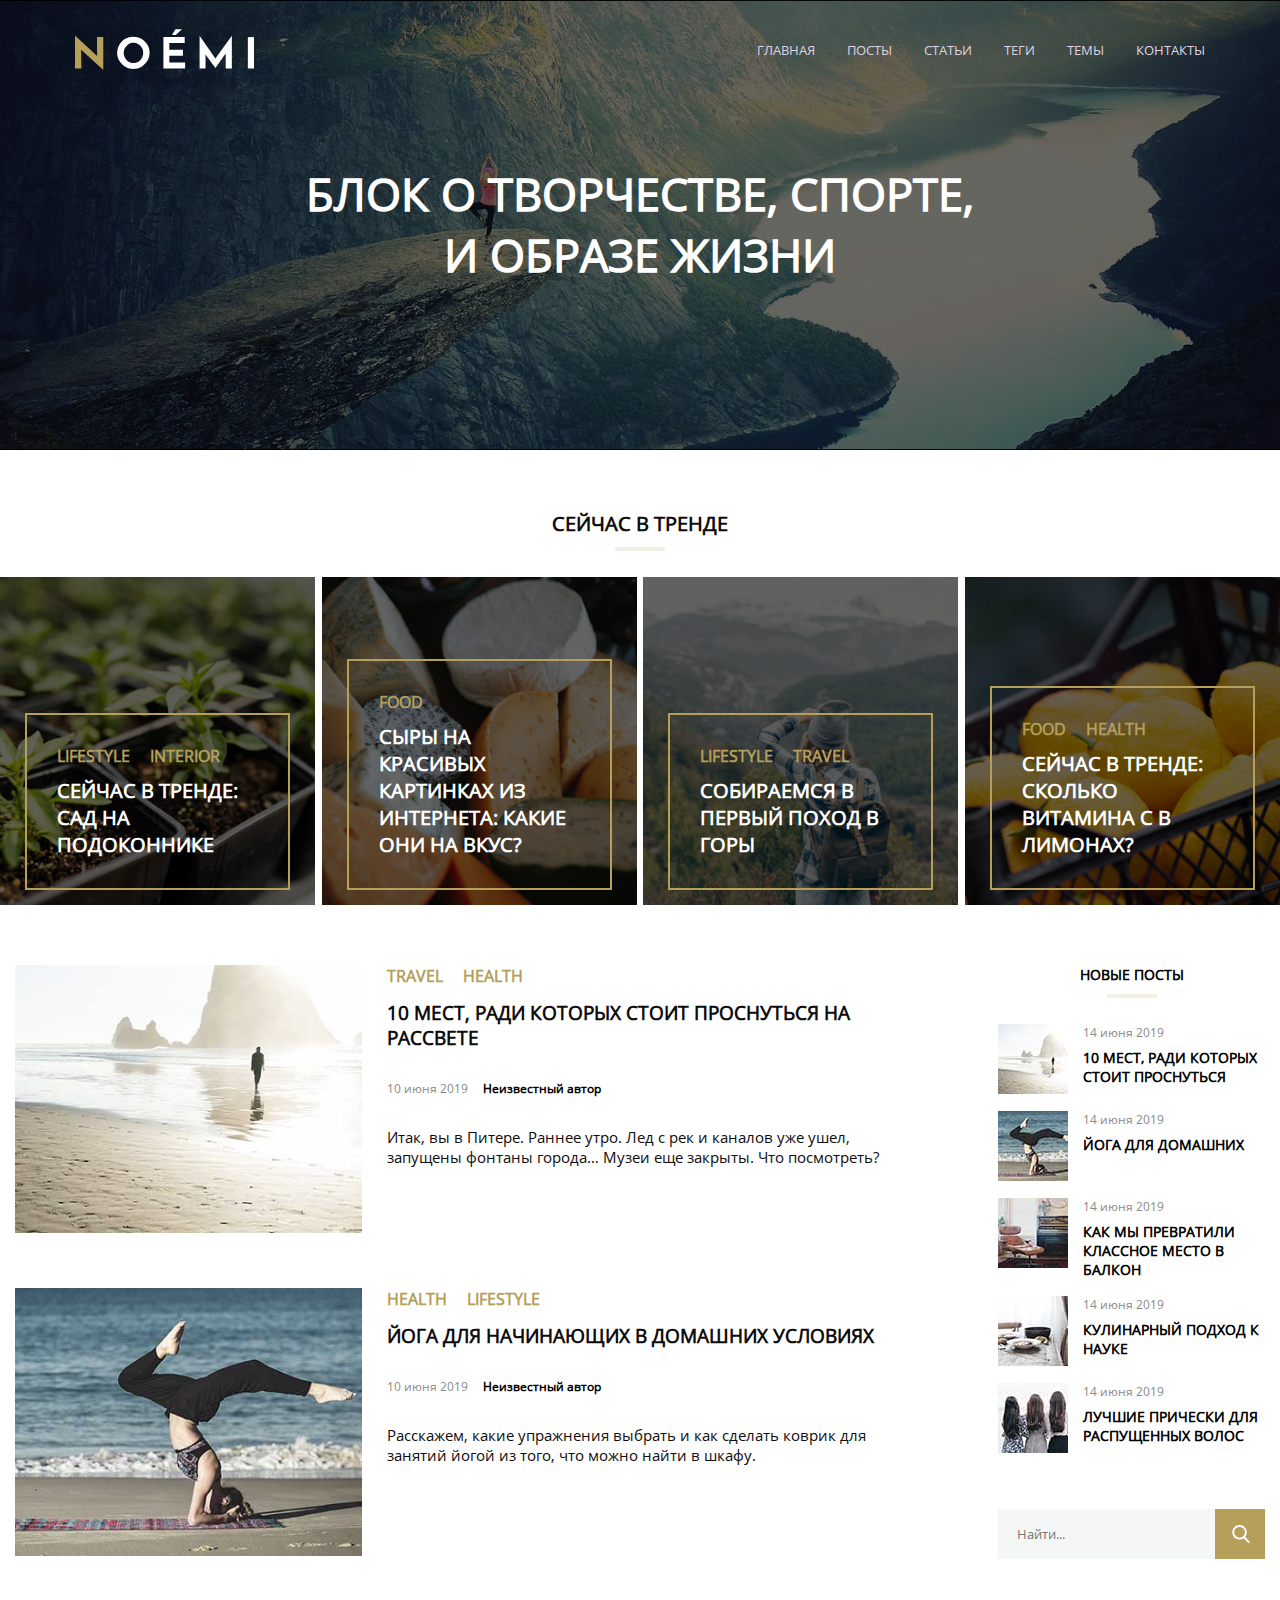
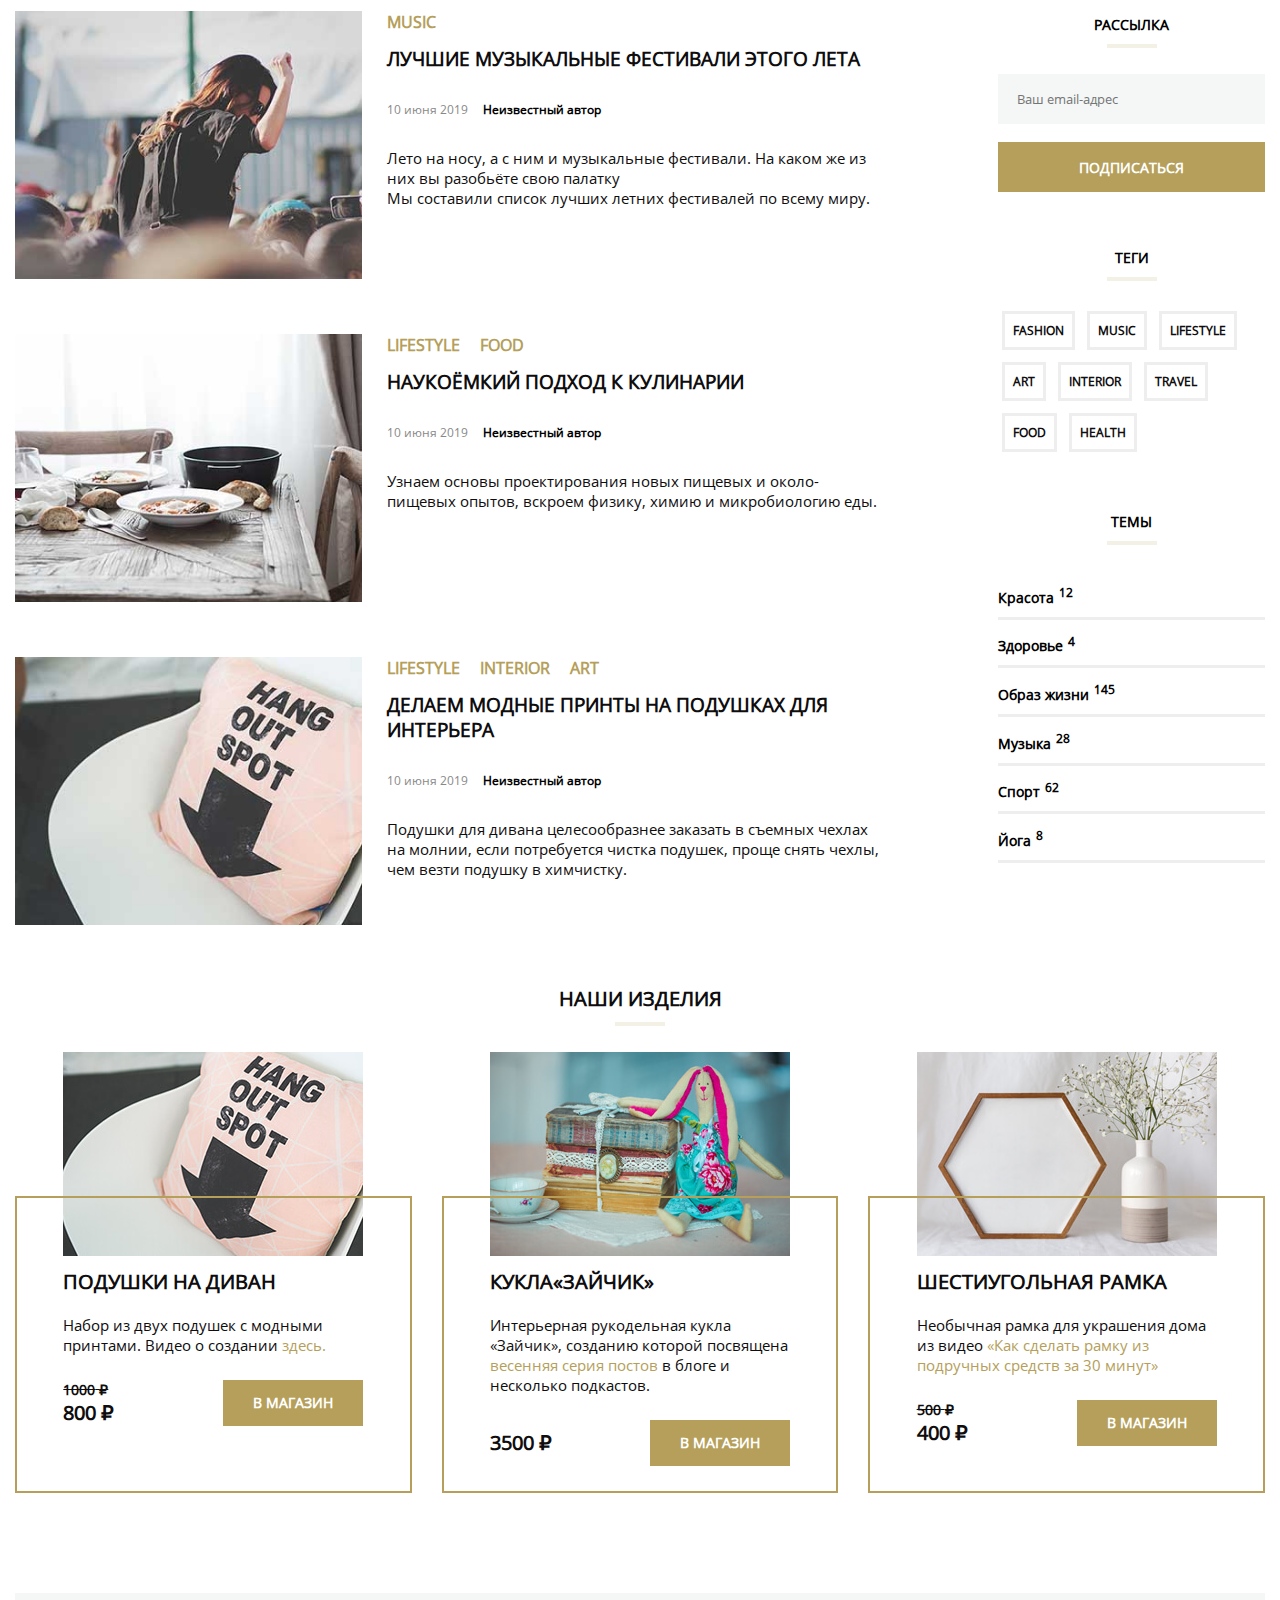
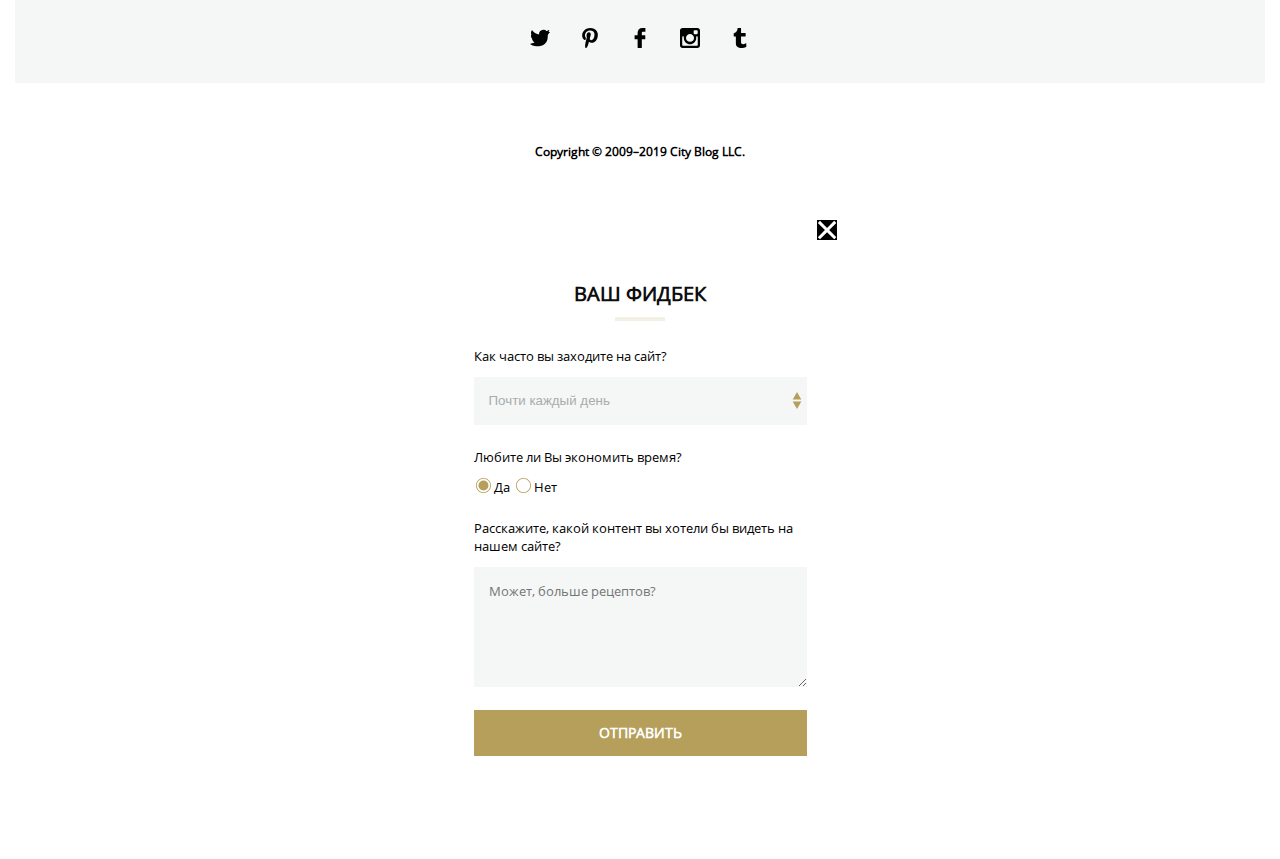
==== commit 3163d97f: "MQ-Diplom" ====
--- a/index.html
+++ b/index.html
@@ -18,19 +18,19 @@
             <li class="menu-list-item">
               <a class="menu-link" href="#0">Главная</a>
             </li>
-            <li class="menu-list-item">
+            <li class="menu-list-item part-menu">
               <a class="menu-link" href="#0">Посты</a>
             </li>
-            <li class="menu-list-item">
+            <li class="menu-list-item part-menu">
               <a class="menu-link" href="#0">Статьи</a>
             </li>
-            <li class="menu-list-item">
+            <li class="menu-list-item part-menu">
               <a class="menu-link" href="#0">Теги</a>
             </li>
-            <li class="menu-list-item">
+            <li class="menu-list-item part-menu">
               <a class="menu-link" href="#0">Темы</a>
             </li>
-            <li class="menu-list-item">
+            <li class="menu-list-item part-menu">
               <a class="menu-link" href="#0">Контакты</a>
             </li>
           </ul>
@@ -55,13 +55,13 @@
             <header class="frame-trends">
               <ul class="category">
                 <li class="category-item"><a href="#0">Lifestyle</a></li>
-                <li class="category-item"><a href="#0">Interior</a></li>
+                <li class="category-item part-category"><a href="#0">Interior</a></li>
               </ul>
               <h3 class="title-trends"><a href="#0">Сейчас в тренде: сад на подоконнике</a></h3>
             </header>
           </div>
         </article>
-        <article class="trend trend-two">
+        <article class="trend trend-two part-trend">
           <div class="content-trends">
             <header class="frame-trends">
               <ul class="category">
@@ -71,23 +71,23 @@
             </header>
           </div>
         </article>
-        <article class="trend trend-three">
+        <article class="trend trend-three part-trend">
           <div class="content-trends">
             <header class="frame-trends">
               <ul class="category">
                 <li class="category-item"><a href="#0">Lifestyle</a></li>
-                <li class="category-item"><a href="#0">Travel</a></li>
+                <li class="category-item part-category"><a href="#0">Travel</a></li>
               </ul>
               <h3 class="title-trends"><a href="#0">Собираемся в первый поход в горы</a></h3>
             </header>
           </div>
         </article>
-        <article class="trend trend-four">
+        <article class="trend trend-four part-trend">
           <div class="content-trends">
             <header class="frame-trends">
               <ul class="category">
                 <li class="category-item"><a href="#0">Food</a></li>
-                <li class="category-item"><a href="#0">Health</a></li>
+                <li class="category-item part-category"><a href="#0">Health</a></li>
               </ul>
               <h3 class="title-trends"><a href="#0">Сейчас в тренде: сколько витамина с в лимонах?</a></h3>
             </header>
@@ -106,7 +106,7 @@
             <header class="frame">
               <ul class="category">
                 <li class="category-item"><a href="#0">Travel</a></li>
-                <li class="category-item"><a href="#0">Health</a></li>
+                <li class="category-item part-category"><a href="#0">Health</a></li>
               </ul>
               <h3 class="article-title"><a href="#0">10 мест, ради которых стоит проснуться на рассвете</a></h3>
               <div class="frame-data"><time datetime="2019-06-10">10 июня 2019</time>
@@ -127,7 +127,7 @@
             <header class="frame">
               <ul class="category">
                 <li class="category-item"><a href="#0">Health</a></li>
-                <li class="category-item"><a href="#0">Lifestyle</a></li>
+                <li class="category-item part-category"><a href="#0">Lifestyle</a></li>
               </ul>
               <h3 class="article-title"><a href="#0">Йoга для начинающих в домашних условиях</a></h3>
               <div class="frame-data"><time datetime="2019-06-10">10 июня 2019</time>
@@ -169,7 +169,7 @@
             <header class="frame">
               <ul class="category">
                 <li class="category-item"><a href="#0">Lifestyle</a></li>
-                <li class="category-item"><a href="#0">Food</a></li>
+                <li class="category-item part-category"><a href="#0">Food</a></li>
               </ul>
               <h3 class="article-title"><a href="#0">Наукоёмкий подход к кулинарии</a></h3>
               <div class="frame-data"><time datetime="2019-06-10">10 июня 2019</time>
@@ -190,8 +190,8 @@
             <header class="frame">
               <ul class="category">
                 <li class="category-item"><a href="#0">Lifestyle</a></li>
-                <li class="category-item"><a href="#0">Interior</a></li>
-                <li class="category-item"><a href="#0">Art</a></li>
+                <li class="category-item part-category"><a href="#0">Interior</a></li>
+                <li class="category-item part-category"><a href="#0">Art</a></li>
               </ul>
               <h3 class="article-title"><a href="#0">Делаем модные принты на подушках для интерьера</a></h3>
               <div class="frame-data"><time datetime="2019-06-10">10 июня 2019</time>
@@ -209,14 +209,14 @@
     <aside class="sidebar">
       <div class="latest-post">
         <section class="last-posts">
-          <h2>Новые посты</h2>
+          <h2 class="title-sidebar-one">Новые посты</h2>
           <article class="last-post">
             <div class="post-img"> 
               <img src="images/2.jpg" alt="10 мест">
             </div>
             <div class="post-content">
               <div class="data-post"><time datetime="2019-06-14">14 июня 2019</time></div>
-              <h3><a href="#0">10 мест, ради которых стоит проснуться</a></h3>
+              <h3 class="content-title"><a href="#0">10 мест, ради которых стоит проснуться</a></h3>
             </div>
           </article>
           <article class="last-post">
@@ -225,7 +225,7 @@
             </div>
             <div class="post-content">
               <div class="data-post"><time datetime="2019-06-14">14 июня 2019</time></div>
-              <h3><a href="#0">Йога для домашних</a></h3>
+              <h3 class="content-title"><a href="#0">Йога для домашних</a></h3>
             </div>
           </article>
           <article class="last-post">
@@ -234,7 +234,7 @@
             </div>
             <div class="post-content">
               <div class="data-post"><time datetime="2019-06-14">14 июня 2019</time></div>
-              <h3><a href="#0">как мы превратили классное место в балкон</a></h3>
+              <h3 class="content-title"><a href="#0">как мы превратили классное место в балкон</a></h3>
             </div>
           </article>
           <article class="last-post">
@@ -243,7 +243,7 @@
             </div>
             <div class="post-content">
               <div class="data-post"><time datetime="2019-06-14">14 июня 2019</time></div>
-              <h3><a href="#0">Кулинарный подход к науке</a></h3>
+              <h3 class="content-title"><a href="#0">Кулинарный подход к науке</a></h3>
             </div>
           </article>
           <article class="last-post">
@@ -253,7 +253,7 @@
             
             <div class="post-content">
               <div class="data-post"><time datetime="2019-06-14">14 июня 2019</time></div>
-              <h3><a href="#0">Лучшие прически для распущенных волос</a></h3>
+              <h3 class="content-title"><a href="#0">Лучшие прически для распущенных волос</a></h3>
             </div>
           </article>
           <div class="widgets">
@@ -273,7 +273,7 @@
           </div>
         </section>
         <section class="subscribe">
-          <h2>Рассылка</h2>
+          <h2 class="title-sidebar">Рассылка</h2>
           <form class="button-subscribe">
             <div class="button-subscribe-email">
               <label class="field-group">
@@ -289,38 +289,38 @@
           </form>
         </section>
         <section class="tags">
-          <h2>Теги</h2>
+          <h2 class="title-sidebar">Теги</h2>
           <ul class="tags-list">
             <li class="tag-item"><a class="tag" href="#0">fashion</a></li>
             <li class="tag-item"><a class="tag" href="#0">music</a></li>
             <li class="tag-item"><a class="tag" href="#0">lifestyle</a></li>
-            <li class="tag-item"><a class="tag" href="#0">art</a></li>
-            <li class="tag-item"><a class="tag" href="#0">interior</a></li>
-            <li class="tag-item"><a class="tag" href="#0">travel</a></li>
-            <li class="tag-item"><a class="tag" href="#0">food</a></li>
-            <li class="tag-item"><a class="tag" href="#0">healthc</a></li>
+            <li class="tag-item part-tag"><a class="tag" href="#0">art</a></li>
+            <li class="tag-item part-tag"><a class="tag" href="#0">interior</a></li>
+            <li class="tag-item part-tag"><a class="tag" href="#0">travel</a></li>
+            <li class="tag-item part-tag"><a class="tag" href="#0">food</a></li>
+            <li class="tag-item part-tag"><a class="tag" href="#0">health</a></li>
           </ul>
         </section>
         <section class="categories">
-          <h2>темы</h2>
+          <h2 class="title-sidebar">темы</h2>
           <ul class="categories-list">
             <li class="categories-list-item">
-              <a class="categories-link" href="#0">Красота<sup>12</sup></a>
-            </li>
-            <li class="categories-list-item">
-              <a class="categories-link" href="#0">Здоровье<sup>4</sup></a>
-            </li>
-            <li class="categories-list-item">
-              <a class="categories-link" href="#0">Образ жизни<sup>145</sup></a>
-            </li>
-            <li class="categories-list-item">
-              <a class="categories-link" href="#0">Музыка<sup>28</sup></a>
-            </li>
-            <li class="categories-list-item">
-              <a class="categories-link" href="#0">Спорт<sup>62</sup></a>
-            </li>
-            <li class="categories-list-item">
-              <a class="categories-link" href="#0">Йога<sup>8</sup></a>
+              <a class="categories-link" href="#0">Красота<sup class="rating">12</sup></a>
+            </li>
+            <li class="categories-list-item">
+              <a class="categories-link" href="#0">Здоровье<sup class="rating">4</sup></a>
+            </li>
+            <li class="categories-list-item">
+              <a class="categories-link" href="#0">Образ жизни<sup class="rating">145</sup></a>
+            </li>
+            <li class="categories-list-item">
+              <a class="categories-link" href="#0">Музыка<sup class="rating">28</sup></a>
+            </li>
+            <li class="categories-list-item">
+              <a class="categories-link" href="#0">Спорт<sup class="rating">62</sup></a>
+            </li>
+            <li class="categories-list-item">
+              <a class="categories-link" href="#0">Йога<sup class="rating">8</sup></a>
             </li>
           </ul>
         </section>
@@ -363,7 +363,7 @@
               </div>
             </div>
           </article>
-          <article class="shop">
+          <article class="shop part-shop">
             <picture class="img-shop">
               <source srcset="images/shop-item-mobile2.jpg" media="(max-width: 768px)">
               <source srcset="images/shop-item-tablet2.jpg" media="(max-width: 1199px)">
@@ -430,22 +430,22 @@
             <span class="socials-link-text">twitter</span>
           </a>
         </li>
-        <li class="socials-item">
+        <li class="socials-item part-socials">
           <a href="#0" class="socials-link socials-link-painterest">
             <span class="socials-link-text">painterest</span>
           </a>
         </li>
-        <li class="socials-item">
+        <li class="socials-item part-socials">
           <a href="#0" class="socials-link socials-link-facebook">
             <span class="socials-link-text">facebook</span>
           </a>
         </li>
-        <li class="socials-item">
+        <li class="socials-item part-socials">
           <a href="#0" class="socials-link socials-link-instagram">
             <span class="socials-link-text">instagram</span>
           </a>
         </li>
-        <li class="socials-item">
+        <li class="socials-item part-socials">
           <a href="#0" class="socials-link socials-link-tumblr">
             <span class="socials-link-text">tumblr</span>
           </a>
--- a/css/style.css
+++ b/css/style.css
@@ -3,14 +3,7 @@
 }
 
 @font-face {
-  font-family: opensans-bold;
-  src: url(../fonts/OpenSans-Bold.ttf), url(../fonts/OpenSans-Bold.woff), url(../fonts/OpenSans-Bold.woff2);
-  font-weight: 400;
-  font-style: normal;
-}
-
-@font-face {
-  font-family: opensans-regular;
+  font-family: opensans;
   src: url(../fonts/OpenSans-Regular.ttf), url(../fonts/OpenSans-Regular.woff), url(../fonts/OpenSans-Regular.woff2);
   font-weight: 400;
   font-style: normal;
@@ -88,7 +81,8 @@
   margin-right: auto;
   text-align: center;
   text-transform: uppercase;
-  font-family: opensans-bold, Arial, sans-serif;
+  font-family: opensans, Arial, sans-serif;
+  font-weight: 600;
   position: relative;
   z-index: 999;
   font-size: 45px;
@@ -101,7 +95,7 @@
   height: 41px;
 }
 
-.menu-list-item:nth-child(n + 2) {
+.part-menu {
   margin-left: 32px;
 }
 
@@ -115,7 +109,7 @@
   text-decoration: none;
   color: #ded2e4;
   font-size: 13px;
-  font-family: opensans-regular, Arial, sans-serif;
+  font-family: opensans, Arial, sans-serif;
   text-transform: uppercase;
 }
 
@@ -140,10 +134,10 @@
   margin: 0;
   margin-bottom: 40px;
   position: relative;
-  font-family: opensans-bold, Arial, sans-serif;
+  font-family: opensans, Arial, sans-serif;
   font-size: 20px;
   color: #0f0d0e;
-  font-family: opensans-bold, Arial, sans-serif;
+  font-weight: 600;
 }
 
 .trend {
@@ -180,7 +174,8 @@
   padding-top: 10px;
   color: #ffffff;
   font-size: 20px;
-  font-family: opensans-bold, Arial, sans-serif;
+  font-family: opensans, Arial, sans-serif;
+  font-weight: 600;
 }
 
 .section-title {
@@ -230,16 +225,17 @@
   padding-top: 60px;
 }
 
-.main {
-  flex: 1;
-  margin-right: 110px;
-}
+/* .main { */
+/* flex: 1; */
+/* margin-right: 110px; */
+
+
 
 .post {
   display: flex;
 }
 
-.category-item:nth-child(n+2) {
+.part-category {
   margin-left: 16px;
 }
 
@@ -248,7 +244,8 @@
   list-style-type: none;
   text-transform: uppercase;
   color: #b59f5b;
-  font-family: opensans-bold, Arial, sans-serif;
+  font-family: opensans, Arial, sans-serif;
+  font-weight: 600;
 }
 
 .category-item:hover {
@@ -258,7 +255,8 @@
 .article-title {
   text-transform: uppercase;
   color: #0f0d0e;
-  font-family: opensans-bold, Arial, sans-serif;
+  font-family: opensans, Arial, sans-serif;
+  font-weight: 600;
   margin: 0;
   padding-top: 13px;
   padding-bottom: 30px;
@@ -276,13 +274,14 @@
 
 time {
   color: #888888;
-  font-family: opensans-regular, Arial, sans-serif;
+  font-family: opensans, Arial, sans-serif;
 }
 
 .article-author {
   font-style: normal;
   margin-left: 15px;
-  font-family: opensans-bold, Arial, sans-serif;
+  font-family: opensans, Arial, sans-serif;
+  font-weight: 600;
 }
 
 p {
@@ -290,13 +289,15 @@
   margin-bottom: 0;
   color: #0f0d0e;
   font-size: 15px;
-  font-family: opensans-regular, Arial, sans-serif;
+  font-family: opensans, Arial, sans-serif;
+
 }
 
 /* sidebar */
 
 .sidebar {
-  width: 25%;
+  width: 40%;
+  margin-left: 115px;
 }
 
 .last-post {
@@ -315,10 +316,7 @@
   flex: 1;
 }
 
-.last-posts>h2,
-.subscribe>h2,
-.tags>h2,
-.categories>h2 {
+.title-sidebar-one {
   text-transform: uppercase;
   text-align: center;
   justify-content: center;
@@ -327,21 +325,30 @@
   margin-bottom: 40px;
   position: relative;
   font-size: 14px;
-  font-family: opensans-bold, Arial, sans-serif;
-}
-
-.last-posts>h2:nth-child(n+2),
-.subscribe>h2,
-.tags>h2,
-.categories>h2 {
+  font-family: opensans, Arial, sans-serif;
+  font-weight: 600;
+}
+
+.title-sidebar {
+  text-transform: uppercase;
+  text-align: center;
+  justify-content: center;
+  align-items: center;
+  margin: 0;
+  margin-bottom: 40px;
+  position: relative;
+  font-size: 14px;
+  font-family: opensans, Arial, sans-serif;
+  font-weight: 600;
+}
+
+.title-sidebar {
   margin-top: 56px;
 }
 
-.last-posts>h2::after,
-.subscribe>h2::after,
-.tags>h2::after,
-.categories>h2::after,
-.section-title::after {
+.title-sidebar::after,
+.section-title::after,
+.title-sidebar-one::after {
   content: "";
   display: block;
   width: 50px;
@@ -354,14 +361,15 @@
   opacity: 0.40;
 }
 
-.post-content>h3 {
+.content-title {
   text-transform: uppercase;
   margin: 0;
   font-size: 14px;
-  font-family: opensans-bold, Arial, sans-serif;
-}
-
-.post-content>h3:hover {
+  font-family: opensans, Arial, sans-serif;
+  font-weight: 600;
+}
+
+.content-title:hover {
   color: #b59f5b;
 }
 
@@ -382,7 +390,7 @@
   background-color: #f4f7f6;
   border: none;
   font-size: 13px;
-  font-family: opensans-regular, Arial, sans-serif;
+  font-family: opensans, Arial, sans-serif;
 }
 
 .field:focus {
@@ -427,7 +435,7 @@
   background-color: #f4f7f6;
   border: none;
   font-size: 13px;
-  font-family: opensans-regular, Arial, sans-serif;
+  font-family: opensans, Arial, sans-serif;
 }
 
 .field-email:focus {
@@ -444,7 +452,8 @@
   font-size: 14px;
   text-transform: uppercase;
   color: #ffffff;
-  font-family: opensans-bold, Arial, sans-serif;
+  font-family: opensans, Arial, sans-serif;
+  font-weight: 600;
 }
 
 .submit:hover {
@@ -459,18 +468,20 @@
   text-align: center;
   color: #0f0d0e;
   font-size: 12px;
-  font-family: opensans-bold, Arial, sans-serif;
+  font-family: opensans, Arial, sans-serif;
+  font-weight: 600;
+  border: 4px solid transparent;
 }
 
 .tag {
   border: 3px solid #eeeeee;
   box-sizing: border-box;
   background-color: white;
-  padding: 8px 11px;
-}
-
-.tag-item:nth-child(n+4) {
-  margin-top: 6px;
+  padding: 8px 8px;
+}
+
+.part-tag {
+  margin-top: 4px;
 }
 
 .tag-item:hover {
@@ -490,14 +501,15 @@
 .categories-link {
   text-decoration: none;
   font-size: 14px;
-  font-family: opensans-bold, Arial, sans-serif;
+  font-family: opensans, Arial, sans-serif;
+  font-weight: 600;
 }
 
 .categories-list {
   list-style-type: none;
 }
 
-sup {
+.rating {
   padding-left: 5px;
   font-size: 12px;
 }
@@ -546,14 +558,15 @@
   color: #0f0d0e;
   text-transform: uppercase;
   font-size: 20px;
-  font-family: opensans-bold, Arial, sans-serif;
+  font-family: opensans, Arial, sans-serif;
+  font-weight: 600;
 }
 
 .shop-information {
   margin-bottom: 25px;
   margin-top: 10px;
   font-size: 15px;
-  font-family: opensans-regular, Arial, sans-serif;
+  font-family: opensans, Arial, sans-serif;
 }
 
 .shop-description:hover {
@@ -568,13 +581,15 @@
   font-size: 14px;
   text-decoration: line-through;
   color: #0f0d0e;
-  font-family: opensans-bold, Arial, sans-serif;
+  font-family: opensans, Arial, sans-serif;
+  font-weight: 600;
 }
 
 .shop-price {
   font-size: 20px;
   color: #0f0d0e;
-  font-family: opensans-bold, Arial, sans-serif;
+  font-family: opensans, Arial, sans-serif;
+  font-weight: 600;
 }
 
 .shop-button {
@@ -585,7 +600,8 @@
   background-color: #b59f5b;
   border: none;
   color: #ffffff;
-  font-family: opensans-bold, Arial, sans-serif;
+  font-family: opensans, Arial, sans-serif;
+  font-weight: 600;
 }
 
 .shop-button:hover {
@@ -652,14 +668,15 @@
 .info-sait {
   text-align: center;
   font-size: 12px;
-  font-family: opensans-bold, Arial, sans-serif;
+  font-family: opensans, Arial, sans-serif;
+  font-weight: 600;
 }
 
 .socials {
   padding: 35px 0px;
 }
 
-.socials-item:nth-of-type(n+2) {
+.part-socials {
   margin-left: 30px;
 }
 
@@ -669,10 +686,17 @@
 
   .post-thumb {
     margin-right: 25px;
-    width: 100%;
-  }
-
-  .hamb,
+    width: 40%;
+  }
+
+  .content {
+    flex: 1;
+  }
+
+  .hamb {
+    display: none;
+  }
+
   .close {
     display: none;
   }
@@ -686,7 +710,7 @@
     width: 24.625%;
   }
 
-  .trend:nth-of-type(n+2) {
+  .part-trend {
     margin-left: 0.5%;
   }
 
@@ -694,7 +718,7 @@
     margin-bottom: 55px;
   }
 
-  .shop:nth-child(2) {
+  .part-shop {
     margin-left: 30px;
     margin-right: 30px;
   }
@@ -746,7 +770,228 @@
     display: none;
   }
 
-  .open {
+  .menu-list {
+    display: none;
+  }
+
+  /* .open {
+  display: flex;
+  align-items: center;
+  justify-content: center;
+  position: fixed;
+  left: 0;
+  top: 0;
+  width: 100%;
+  height: 100%;
+  background-color: white;
+  } */
+
+  /* .open a {
+  color: white;
+  }
+
+  .open .header-logo {
+  display: none;
+  }
+
+  .menu-list {
+  display: none;
+  }
+
+  .open .menu-list {
+  display: block;
+  }
+
+  .open .hamb {
+  display: none;
+  }
+
+  .open .close {
+  position: absolute;
+  top: 30px;
+  right: 30px;
+  display: block;
+  } */
+
+  .container {
+    padding-left: 33px;
+    padding-right: 33px;
+  }
+
+  .header {
+    background-image: url(../images/banner-bg-tablet.jpg);
+    background-repeat: no-repeat;
+    background-position: center center;
+    background-size: cover;
+    position: relative;
+    min-height: 450px;
+    padding-top: 29px;
+    color: #ffffff;
+  }
+
+
+  .header-logo {
+    width: 158px;
+    height: 36px;
+  }
+
+  .header-title {
+    font-size: 40px;
+    max-width: 615px;
+  }
+
+  .title {
+    font-size: 18px;
+    padding-top: 50px;
+  }
+
+  .trend {
+    width: 49.5%;
+    margin: 0px;
+  }
+
+  .title-trends {
+    font-size: 17px;
+  }
+
+  .trend:nth-of-type(odd) {
+    margin-right: 1%;
+  }
+
+  .trend:nth-of-type(n+3) {
+    margin-top: 1%;
+  }
+
+  .frame-trends {
+    margin: auto 20px 10px 20px;
+    flex: 1;
+  }
+
+  .container-main {
+    padding-top: 50px;
+  }
+
+  .article-title {
+    font-size: 17px;
+  }
+
+  .post {
+    display: block;
+  }
+
+  .post {
+    margin-top: 15px;
+    position: relative;
+    margin-bottom: 35px;
+  }
+
+  .post::after {
+    content: "";
+    display: block;
+    width: 100%;
+    height: 4px;
+    position: absolute;
+    left: 30px;
+    margin-top: 15px;
+    margin-left: -30px;
+    background-color: #eeeeee;
+  }
+
+  .sidebar {
+    width: 38.74%;
+  }
+
+  .main {
+    flex: 1;
+    margin-right: 32px;
+  }
+
+  .post-thumb {
+    margin: 0;
+    margin-bottom: 15px;
+
+  }
+
+  .post:not(:last-child) {
+    margin-bottom: 50px;
+  }
+
+  .section-shops {
+    display: flex;
+    flex-wrap: wrap;
+  }
+
+  .shop {
+    display: flex;
+    flex-direction: column;
+    width: calc(100% / 2 - 30px);
+  }
+
+  .shop-title {
+    font-size: 17px;
+  }
+
+  .frame-shop {
+    margin: 15px;
+  }
+
+  .sait {
+    padding: 50px 0px;
+  }
+}
+
+/* mobile */
+
+@media(min-width: 360px) and (max-width: 767px) {
+
+  .hamb {
+    position: relative;
+    font-size: 0;
+    padding: 0;
+    border: none;
+    background-color: transparent;
+    width: 40px;
+    height: 40px;
+  }
+
+  .hamb-line {
+    display: block;
+    width: 100%;
+    height: 2px;
+    background-color: white;
+  }
+
+  .hamb-line::before {
+    position: absolute;
+    top: 5px;
+    left: 0;
+    content: "";
+    display: block;
+    width: 100%;
+    height: 2px;
+    background-color: white;
+  }
+
+  .hamb-line::after {
+    position: absolute;
+    bottom: 5px;
+    left: 0;
+    content: "";
+    display: block;
+    width: 100%;
+    height: 2px;
+    background-color: white;
+  }
+
+  .close {
+    display: none;
+  }
+
+  .menu-list {
+    display: none;
+  }
+
+  /* .open {
     display: flex;
     align-items: center;
     justify-content: center;
@@ -756,22 +1001,22 @@
     width: 100%;
     height: 100%;
     background-color: white;
-  }
-
-  .open a {
-    color: white;
+  } */
+
+  /* .open a {
+  color: white;
   }
 
   .open .header-logo {
-    display: none;
+  display: none;
   }
 
   .menu-list {
     display: none;
   }
 
-  .open .menu-list {
-    display: block;
+  /* .open .menu-list { 
+  display: block;
   }
 
   .open .hamb {
@@ -783,225 +1028,22 @@
     top: 30px;
     right: 30px;
     display: block;
-  }
-
-  .container {
-    padding-left: 33px;
-    padding-right: 33px;
-  }
-
-  .header {
-    background-image: url(../images/banner-bg-tablet.jpg);
-    background-repeat: no-repeat;
-    background-position: center center;
-    background-size: cover;
-    position: relative;
-    min-height: 450px;
-    padding-top: 29px;
-    color: #ffffff;
-  }
-
-
-  .header-logo {
-    width: 158px;
-    height: 36px;
-  }
-
-  .header-title {
-    font-size: 40px;
-    max-width: 615px;
-  }
-
-  .title {
-    font-size: 18px;
-    padding-top: 50px;
-  }
-
-  .trend {
-    width: 49.5%;
-    margin: 0px;
-  }
-
-  .title-trends {
-    font-size: 17px;
-  }
-
-  .trend:nth-of-type(odd) {
-    margin-right: 1%;
-  }
-
-  .trend:nth-of-type(n+3) {
-    margin-top: 1%;
-  }
-
-  .frame-trends {
-    margin: auto 20px 10px 20px;
-    flex: 1;
-  }
-
-  .container-main {
-    padding-top: 50px;
-  }
-
-  .article-title {
-    font-size: 17px;
-  }
-
-  .post {
-    display: block;
-  }
-
-  .post {
-    margin-top: 15px;
-    position: relative;
-    margin-bottom: 35px;
-  }
-
-  .post::after {
-    content: "";
-    display: block;
-    width: 100%;
-    height: 4px;
-    position: absolute;
-    left: 30px;
-    margin-top: 15px;
-    margin-left: -30px;
-    background-color: #eeeeee;
-  }
-
-  .sidebar {
-    width: 38.74%;
-  }
-
-  .main {
-    flex: 1;
-    margin-right: 32px;
-  }
-
-  .post-thumb {
-    margin: 0;
-    margin-bottom: 15px;
-
-  }
-
-  .post:not(:last-child) {
-    margin-bottom: 50px;
-  }
-
-  .section-shops {
-    display: flex;
-    flex-wrap: wrap;
-  }
-
-  .shop {
-    display: flex;
-    flex-direction: column;
-    width: calc(100% / 2 - 30px);
-  }
-
-  .shop-title {
-    font-size: 17px;
-  }
-
-  .frame-shop {
-    margin: 15px;
-  }
-
-  .sait {
-    padding: 50px 0px;
-  }
-}
-
-/* mobile */
-
-@media(min-width: 360px) and (max-width: 767px) {
-
-  .hamb {
-    position: relative;
-    font-size: 0;
-    padding: 0;
-    border: none;
-    background-color: transparent;
-    width: 40px;
-    height: 40px;
-  }
-
-  .hamb-line {
-    display: block;
-    width: 100%;
-    height: 2px;
-    background-color: white;
-  }
-
-  .hamb-line::before {
-    position: absolute;
-    top: 5px;
-    left: 0;
-    content: "";
-    display: block;
-    width: 100%;
-    height: 2px;
-    background-color: white;
-  }
-
-  .hamb-line::after {
-    position: absolute;
-    bottom: 5px;
-    left: 0;
-    content: "";
-    display: block;
-    width: 100%;
-    height: 2px;
-    background-color: white;
-  }
-
-  .close {
-    display: none;
-  }
-
-  .open {
-    display: flex;
-    align-items: center;
-    justify-content: center;
-    position: fixed;
-    left: 0;
-    top: 0;
-    width: 100%;
-    height: 100%;
-    background-color: white;
-  }
-
-  .open a {
-    color: white;
-  }
-
-  .open .header-logo {
-    display: none;
-  }
-
-  .menu-list {
-    display: none;
-  }
-
-  .open .menu-list {
-    display: block;
-  }
-
-  .open .hamb {
-    display: none;
-  }
-
-  .open .close {
-    position: absolute;
-    top: 30px;
-    right: 30px;
-    display: block;
-  }
+  } */
 
   .container {
     padding-left: 15px;
     padding-right: 15px;
   }
+
+  .container-menu {
+    display: block;
+  }
+
+  .menu {
+    transform: translate(330px, -250px);
+  }
+
+
 
   .header {
     background-image: url(../images/banner-mobile.jpg);
@@ -1031,7 +1073,7 @@
   .header-title {
     font-size: 26px;
     max-width: 328px;
-    padding-top: 30px;
+    padding-top: 0px;
   }
 
   .title {
@@ -1183,7 +1225,7 @@
   display: block;
   font-size: 13px;
   margin-bottom: 12px;
-  font-family: opensans-regular, Arial, sans-serif;
+  font-family: opensans, Arial, sans-serif;
 }
 
 .field-input {
@@ -1197,7 +1239,7 @@
   height: 120px;
   background-color: #f4f7f6;
   color: a9acab;
-  font-family: opensans-regular, Arial, sans-serif;
+  font-family: opensans, Arial, sans-serif;
 }
 
 .form-group {
@@ -1212,21 +1254,22 @@
   background-color: #b59f5b;
   border: none;
   color: #ffffff;
-  font-family: opensans-bold, Arial, sans-serif;
+  font-family: opensans, Arial, sans-serif;
+  font-weight: 600;
 }
 
 .agree {
   margin-left: 20px;
   position: relative;
   font-size: 13px;
-  font-family: opensans-regular, Arial, sans-serif;
+  font-family: opensans, Arial, sans-serif;
 }
 
 .desagree {
   margin-left: 20px;
   position: relative;
   font-size: 13px;
-  font-family: opensans-regular, Arial, sans-serif;
+  font-family: opensans, Arial, sans-serif;
 }
 
 .agree::before {
@@ -1238,6 +1281,8 @@
   position: absolute;
   width: 15px;
   height: 15px;
+  left: -18px;
+  top: 0;
 }
 
 .desagree::before {
